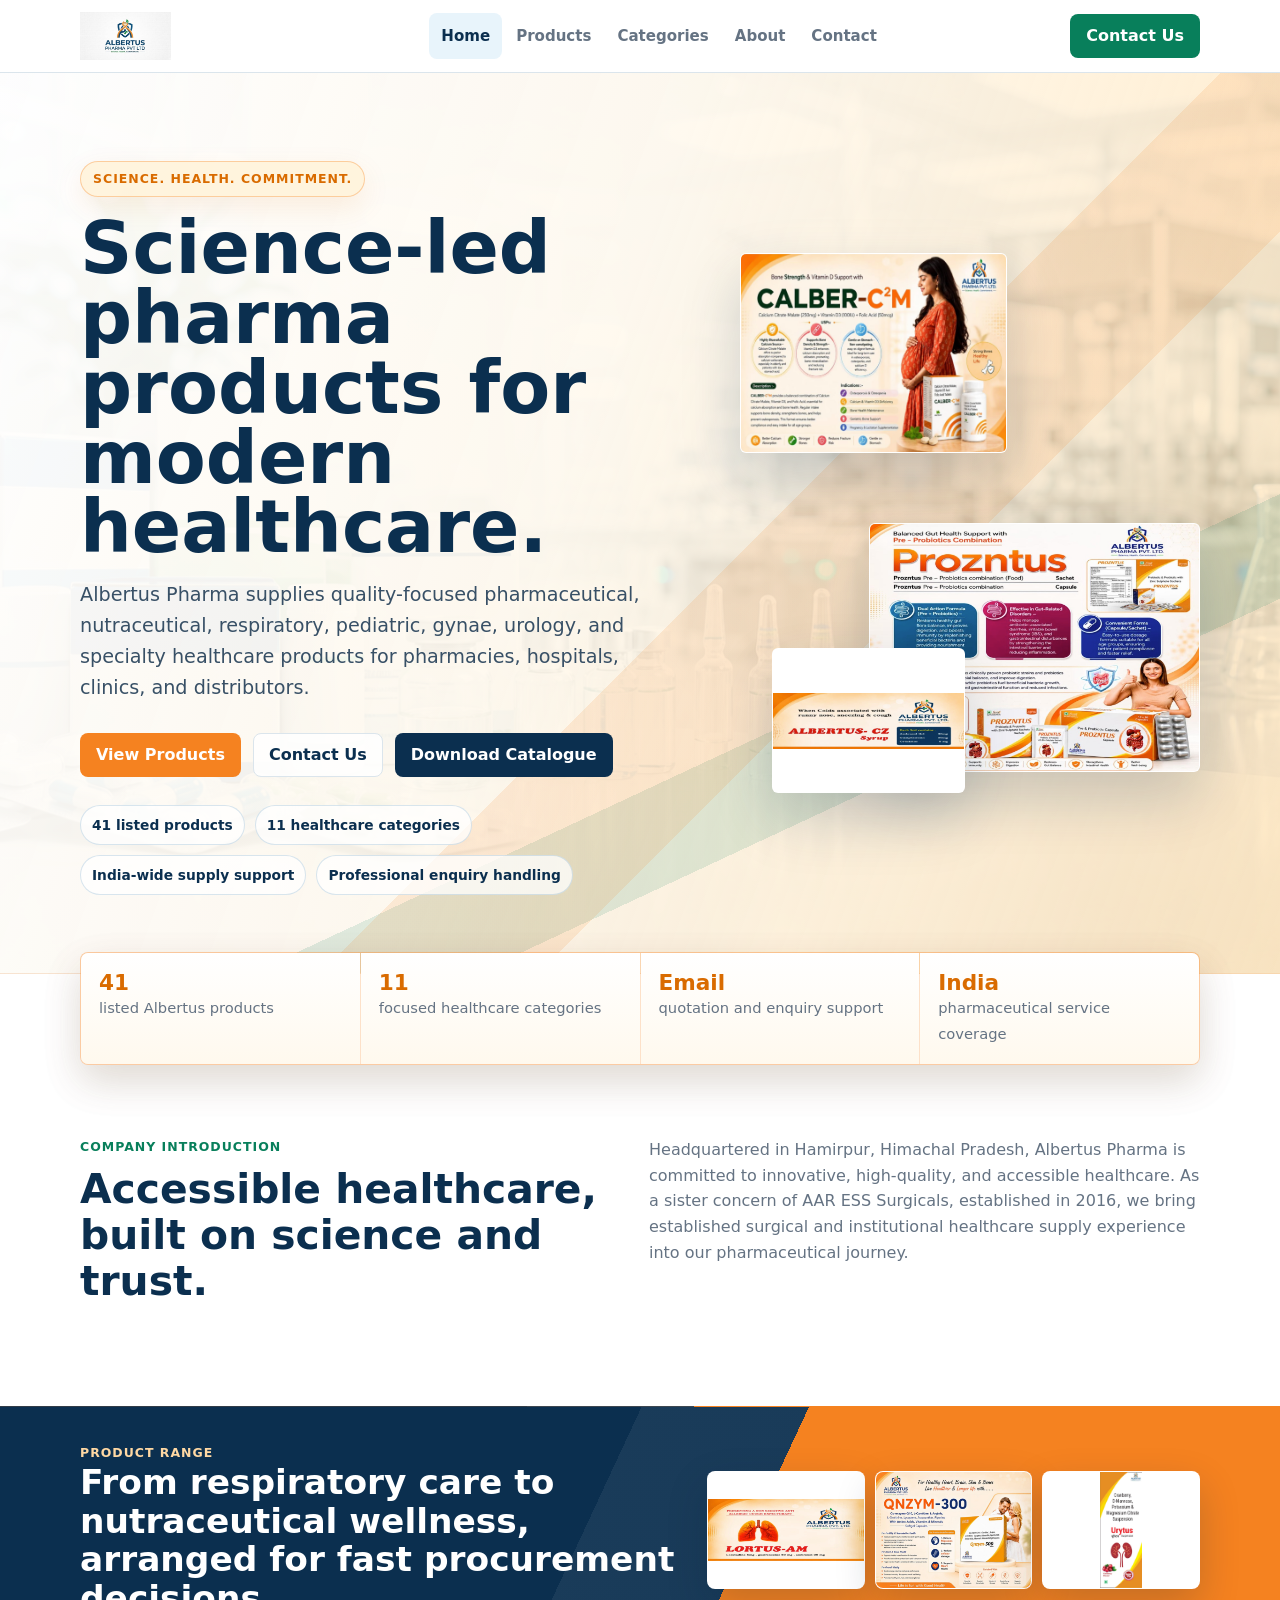
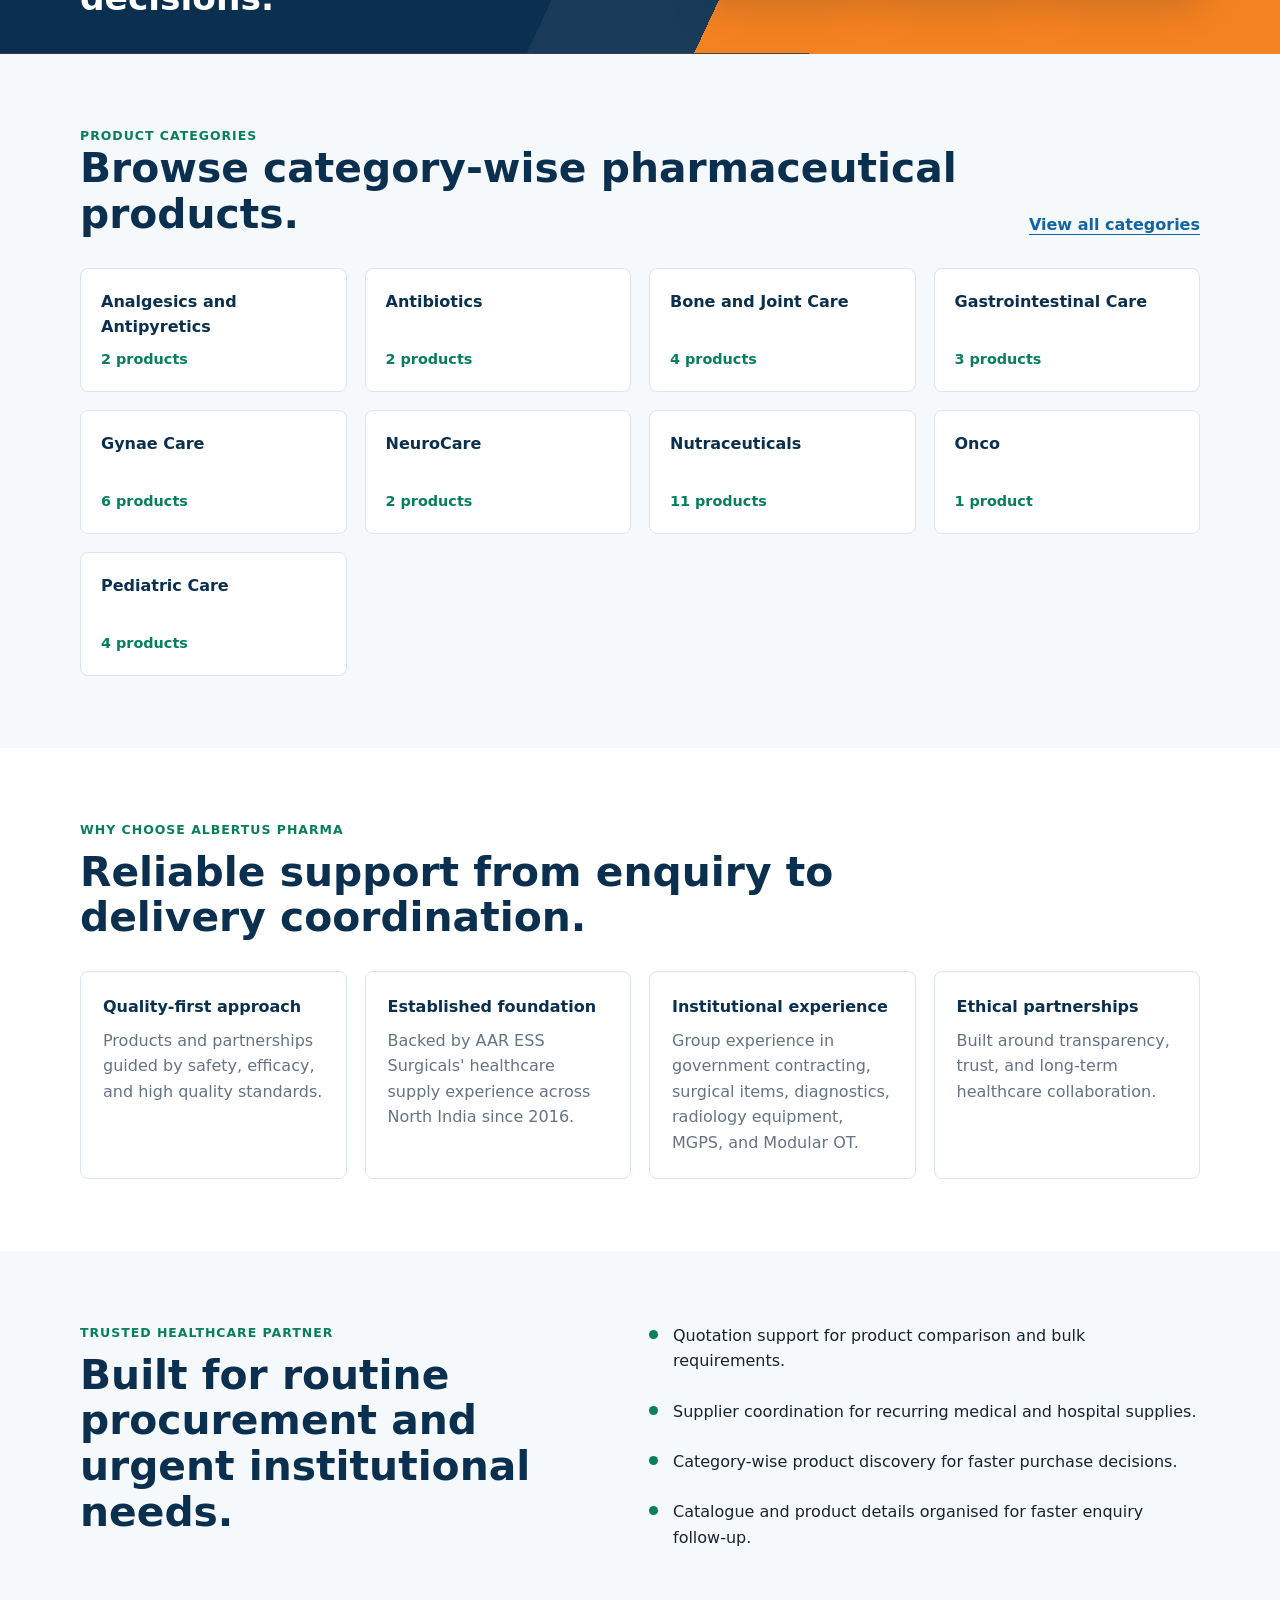
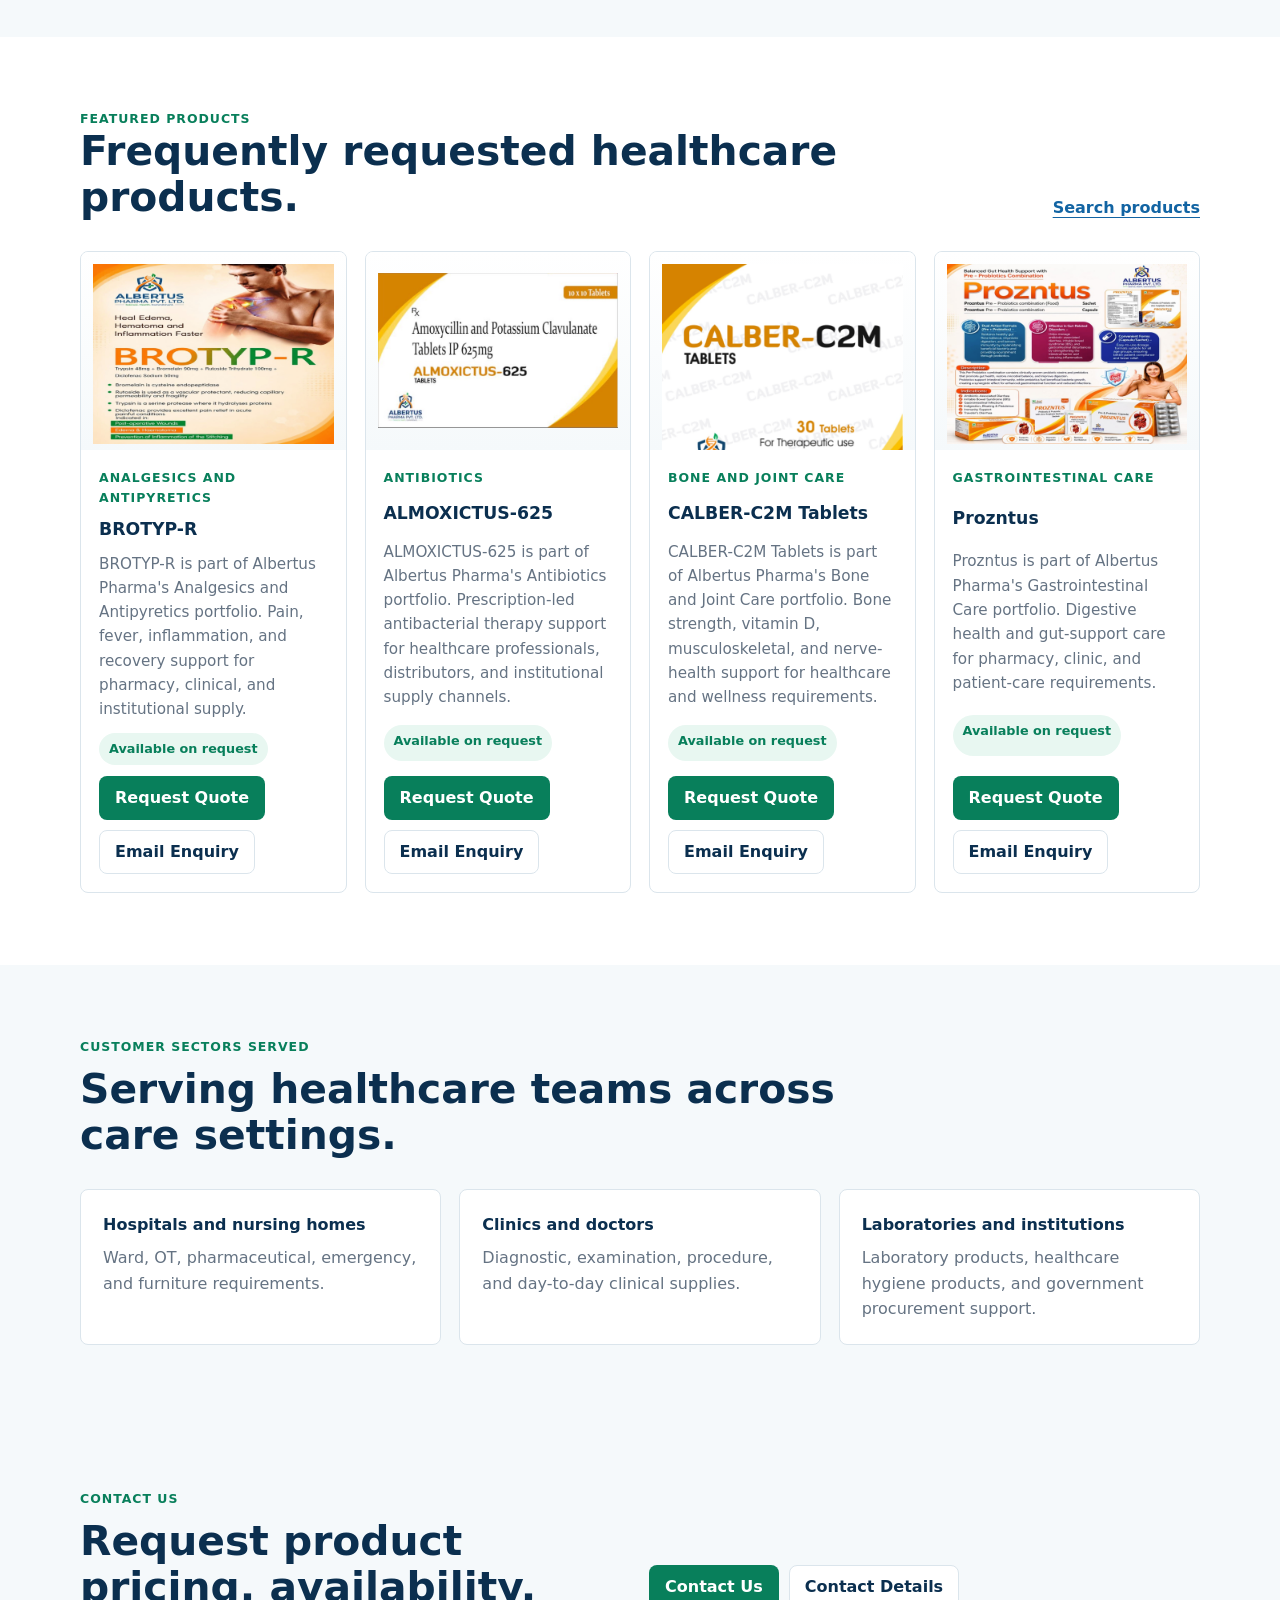
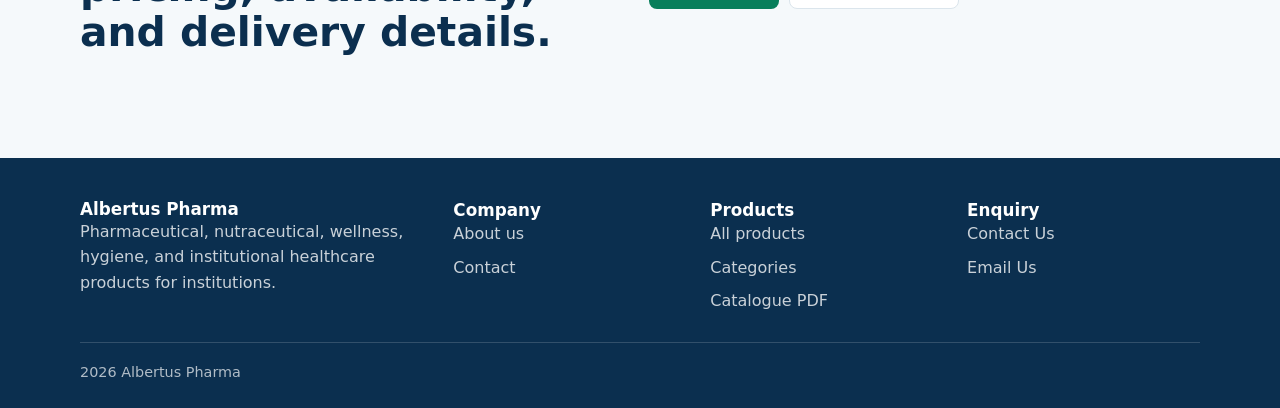
==== index.html @ 8ee56766 "Polish Albertus Pharma home page" ====
<!doctype html>
<html lang="en">
<head>
  <meta charset="utf-8">
  <meta name="viewport" content="width=device-width, initial-scale=1">
  <title>Albertus Pharma | Pharmaceutical Products Company</title>
  <meta name="description" content="Albertus Pharma supplies pharmaceutical, nutraceutical, wellness, hygiene, and institutional healthcare products to hospitals, clinics, laboratories, and government departments.">
  <meta name="keywords" content="pharmaceutical products supplier, pharmaceutical products, nutraceuticals, hospital supply, quality assurance, healthcare products, pharmaceutical distribution">
  <link rel="canonical" href="https://www.albertuspharma.com/">
  <link rel="stylesheet" href="/assets/css/styles.css?v=20260802-home-polish">
  <script type="application/ld+json">
    {"@context":"https://schema.org","@type":"MedicalBusiness","name":"Albertus Pharma","description":"Supplier and distributor of pharmaceutical, nutraceutical, wellness, hygiene, and institutional healthcare products.","areaServed":"India","url":"https://www.albertuspharma.com/","email":"info@albertuspharma.com","address":{"@type":"PostalAddress","addressLocality":"Hamirpur","addressRegion":"Himachal Pradesh","postalCode":"177001","addressCountry":"IN"}}
  </script>
</head>
<body data-page="home">
  <header class="site-header">
    <div class="nav-shell">
      <a class="brand" href="/" aria-label="Albertus Pharma home"><img class="brand-logo" src="/assets/img/albertus-logo.jpeg" alt="Albertus Pharma Pvt Ltd logo"></a>
      <button class="nav-toggle" type="button" aria-label="Open navigation" aria-expanded="false" data-nav-toggle><span></span></button>
      <nav class="nav-menu" data-nav-menu>
        <a class="nav-link" data-page="home" href="/">Home</a>
        <a class="nav-link" data-page="products" href="/products/">Products</a>
        <a class="nav-link" data-page="categories" href="/categories/">Categories</a>
        <a class="nav-link" data-page="about" href="/about/">About</a>
        <a class="nav-link" data-page="contact" href="/contact/">Contact</a>
      </nav>
      <a class="button button-primary top-action" href="/contact/">Contact Us</a>
    </div>
  </header>

  <main>
    <section class="hero">
      <div class="hero-product-stage" aria-hidden="true">
        <img class="hero-product hero-product-main" src="/assets/img/products/gastrointestinal-care-prozntus.jpg" alt="">
        <img class="hero-product hero-product-secondary" src="/assets/img/products/gynae-care-calber-c2m.jpg" alt="">
        <img class="hero-product hero-product-tertiary" src="/assets/img/products/respiratory-care-albertus-cz-syrup.jpg" alt="">
      </div>
      <div class="hero-inner">
        <div class="hero-content">
          <div class="hero-kicker">Science. Health. Commitment.</div>
          <h1>Science-led pharma products for modern healthcare.</h1>
          <p class="lead">Albertus Pharma supplies quality-focused pharmaceutical, nutraceutical, respiratory, pediatric, gynae, urology, and specialty healthcare products for pharmacies, hospitals, clinics, and distributors.</p>
          <div class="hero-actions">
            <a class="button button-primary" href="/products/">View Products</a>
            <a class="button button-ghost" href="/contact/">Contact Us</a>
            <a class="button button-secondary" data-catalogue-link download>Download Catalogue</a>
          </div>
          <div class="hero-assurance" aria-label="Albertus Pharma portfolio highlights">
            <span>41 listed products</span>
            <span>11 healthcare categories</span>
            <span>India-wide supply support</span>
            <span>Professional enquiry handling</span>
          </div>
        </div>
      </div>
    </section>

    <div class="trust-strip" aria-label="Company highlights">
      <div class="trust-item"><strong>41</strong><span>listed Albertus products</span></div>
      <div class="trust-item"><strong>11</strong><span>focused healthcare categories</span></div>
      <div class="trust-item"><strong>Email</strong><span>quotation and enquiry support</span></div>
      <div class="trust-item"><strong>India</strong><span>pharmaceutical service coverage</span></div>
    </div>

    <section class="section">
      <div class="container grid two">
        <div class="section-head">
          <div class="eyebrow">Company introduction</div>
          <h2>Accessible healthcare, built on science and trust.</h2>
        </div>
        <p class="muted">Headquartered in Hamirpur, Himachal Pradesh, Albertus Pharma is committed to innovative, high-quality, and accessible healthcare. As a sister concern of AAR ESS Surgicals, established in 2016, we bring established surgical and institutional healthcare supply experience into our pharmaceutical journey.</p>
      </div>
    </section>

    <section class="portfolio-band" aria-label="Albertus Pharma featured product range">
      <div class="container portfolio-band-inner">
        <div>
          <div class="eyebrow">Product range</div>
          <h2>From respiratory care to nutraceutical wellness, arranged for fast procurement decisions.</h2>
        </div>
        <div class="portfolio-shelf">
          <img src="/assets/img/products/respiratory-care-lortus-am.jpg" alt="LORTUS-AM respiratory care product">
          <img src="/assets/img/products/nutraceuticals-qnzym-300.jpg" alt="QNZYM-300 nutraceutical product">
          <img src="/assets/img/products/urology-urytus-suspension.jpg" alt="Urytus suspension urology product">
        </div>
      </div>
    </section>

    <section class="section alt">
      <div class="container">
        <div class="section-head split">
          <div>
            <div class="eyebrow">Product categories</div>
            <h2>Browse category-wise pharmaceutical products.</h2>
          </div>
          <a class="text-link" href="/categories/">View all categories</a>
        </div>
        <div class="category-grid" data-category-highlights></div>
      </div>
    </section>

    <section class="section">
      <div class="container">
        <div class="section-head">
          <div class="eyebrow">Why choose Albertus Pharma</div>
          <h2>Reliable support from enquiry to delivery coordination.</h2>
        </div>
        <div class="grid four">
          <article class="info-panel"><strong>Quality-first approach</strong><p class="muted">Products and partnerships guided by safety, efficacy, and high quality standards.</p></article>
          <article class="info-panel"><strong>Established foundation</strong><p class="muted">Backed by AAR ESS Surgicals' healthcare supply experience across North India since 2016.</p></article>
          <article class="info-panel"><strong>Institutional experience</strong><p class="muted">Group experience in government contracting, surgical items, diagnostics, radiology equipment, MGPS, and Modular OT.</p></article>
          <article class="info-panel"><strong>Ethical partnerships</strong><p class="muted">Built around transparency, trust, and long-term healthcare collaboration.</p></article>
        </div>
      </div>
    </section>

    <section class="section alt">
      <div class="container grid two">
        <div class="section-head">
          <div class="eyebrow">Trusted healthcare partner</div>
          <h2>Built for routine procurement and urgent institutional needs.</h2>
        </div>
        <ul class="check-list">
          <li>Quotation support for product comparison and bulk requirements.</li>
          <li>Supplier coordination for recurring medical and hospital supplies.</li>
          <li>Category-wise product discovery for faster purchase decisions.</li>
          <li>Catalogue and product details organised for faster enquiry follow-up.</li>
        </ul>
      </div>
    </section>

    <section class="section">
      <div class="container">
        <div class="section-head split">
          <div>
            <div class="eyebrow">Featured products</div>
            <h2>Frequently requested healthcare products.</h2>
          </div>
          <a class="text-link" href="/products/">Search products</a>
        </div>
        <div class="featured-grid" data-featured-products></div>
      </div>
    </section>

    <section class="section alt">
      <div class="container">
        <div class="section-head">
          <div class="eyebrow">Customer sectors served</div>
          <h2>Serving healthcare teams across care settings.</h2>
        </div>
        <div class="grid three">
          <article class="client-panel"><strong>Hospitals and nursing homes</strong><p class="muted">Ward, OT, pharmaceutical, emergency, and furniture requirements.</p></article>
          <article class="client-panel"><strong>Clinics and doctors</strong><p class="muted">Diagnostic, examination, procedure, and day-to-day clinical supplies.</p></article>
          <article class="client-panel"><strong>Laboratories and institutions</strong><p class="muted">Laboratory products, healthcare hygiene products, and government procurement support.</p></article>
        </div>
      </div>
    </section>

    <section class="section alt">
      <div class="container grid two">
        <div class="section-head">
          <div class="eyebrow">Contact us</div>
          <h2>Request product pricing, availability, and delivery details.</h2>
        </div>
        <div class="button-row">
          <a class="button button-primary" href="/contact/">Contact Us</a>
          <a class="button button-ghost" href="/contact/">Contact Details</a>
        </div>
      </div>
    </section>
  </main>

  <footer class="site-footer">
    <div class="container footer-grid">
      <div><h2 data-business-name>Albertus Pharma</h2><p>Pharmaceutical, nutraceutical, wellness, hygiene, and institutional healthcare products for institutions.</p></div>
      <div><h3>Company</h3><div class="footer-links"><a href="/about/">About us</a><a href="/contact/">Contact</a></div></div>
      <div><h3>Products</h3><div class="footer-links"><a href="/products/">All products</a><a href="/categories/">Categories</a><a data-catalogue-link download>Catalogue PDF</a></div></div>
      <div><h3>Enquiry</h3><div class="footer-links"><a href="/contact/">Contact Us</a><a href="mailto:info@albertuspharma.com">Email Us</a></div></div>
    </div>
    <div class="container footer-bottom">2026 Albertus Pharma</div>
  </footer>
  <script src="/assets/js/config.js"></script>
  <script src="/assets/js/products.js?v=20260802-home-polish"></script>
  <script src="/assets/js/main.js"></script>
</body>
</html>
---- assets/css/styles.css ----
:root {
  --blue-900: #0b2f4f;
  --blue-700: #1264a3;
  --blue-100: #e8f4fb;
  --green-700: #087f5b;
  --green-100: #e8f7f1;
  --orange-700: #d96b00;
  --orange-500: #f58220;
  --amber-100: #fff2d8;
  --amber-50: #fff9ee;
  --ink: #172331;
  --muted: #657383;
  --line: #dbe5ec;
  --surface: #ffffff;
  --surface-alt: #f5f9fb;
  --warning: #b7791f;
  --shadow: 0 16px 40px rgba(11, 47, 79, 0.12);
  --radius: 8px;
  --container: min(1120px, calc(100vw - 32px));
}

* {
  box-sizing: border-box;
}

html {
  scroll-behavior: smooth;
}

body {
  margin: 0;
  color: var(--ink);
  background: var(--surface);
  font-family: Inter, ui-sans-serif, system-ui, -apple-system, BlinkMacSystemFont, "Segoe UI", sans-serif;
  line-height: 1.6;
}

img {
  display: block;
  max-width: 100%;
}

a {
  color: inherit;
  text-decoration: none;
}

button,
input,
textarea {
  font: inherit;
}

.site-header {
  position: sticky;
  top: 0;
  z-index: 50;
  background: rgba(255, 255, 255, 0.96);
  border-bottom: 1px solid var(--line);
  backdrop-filter: blur(16px);
}

.nav-shell {
  width: var(--container);
  min-height: 72px;
  margin: 0 auto;
  display: flex;
  align-items: center;
  justify-content: space-between;
  gap: 18px;
}

.brand {
  display: inline-flex;
  align-items: center;
  gap: 10px;
  font-weight: 800;
  color: var(--blue-900);
  letter-spacing: 0;
}

.brand-logo {
  width: 168px;
  height: 48px;
  object-fit: contain;
  object-position: left center;
}

.nav-toggle {
  width: 44px;
  height: 44px;
  display: inline-grid;
  place-items: center;
  border: 1px solid var(--line);
  border-radius: var(--radius);
  background: #fff;
  color: var(--blue-900);
}

.nav-toggle span,
.nav-toggle span::before,
.nav-toggle span::after {
  width: 20px;
  height: 2px;
  display: block;
  content: "";
  background: currentColor;
}

.nav-toggle span::before {
  transform: translateY(-7px);
}

.nav-toggle span::after {
  transform: translateY(5px);
}

.nav-menu {
  position: absolute;
  top: 72px;
  left: 0;
  right: 0;
  display: none;
  padding: 14px 16px 18px;
  background: #fff;
  border-bottom: 1px solid var(--line);
  box-shadow: var(--shadow);
}

.nav-menu.is-open {
  display: grid;
  gap: 4px;
}

.nav-link {
  padding: 11px 12px;
  border-radius: var(--radius);
  color: var(--muted);
  font-weight: 700;
  font-size: 0.94rem;
}

.nav-link:hover,
.nav-link.is-active {
  color: var(--blue-900);
  background: var(--blue-100);
}

.site-header .top-action {
  display: none;
}

.hero {
  position: relative;
  overflow: hidden;
  min-height: 78vh;
  display: grid;
  align-items: center;
  color: var(--blue-900);
  background:
    linear-gradient(110deg, rgba(255, 255, 255, 0.98) 0%, rgba(255, 249, 238, 0.94) 44%, rgba(255, 224, 174, 0.72) 100%),
    url("../img/hero-pharma-products.png") center / cover no-repeat;
  border-bottom: 1px solid rgba(217, 107, 0, 0.18);
}

.hero::before {
  position: absolute;
  inset: 0;
  background:
    linear-gradient(135deg, transparent 0 56%, rgba(245, 130, 32, 0.13) 56% 66%, transparent 66%),
    linear-gradient(155deg, transparent 0 68%, rgba(8, 127, 91, 0.12) 68% 75%, transparent 75%);
  content: "";
}

.hero-inner {
  position: relative;
  z-index: 1;
  width: var(--container);
  margin: 0 auto;
  padding: 96px 0 88px;
}

.hero-content {
  position: relative;
  z-index: 3;
  max-width: 600px;
}

.hero h1 {
  margin: 0;
  max-width: 640px;
  color: var(--blue-900);
  font-size: clamp(2.45rem, 5.8vw, 4.55rem);
  line-height: 0.96;
  letter-spacing: 0;
}

.hero-kicker {
  width: fit-content;
  margin-bottom: 16px;
  padding: 7px 12px;
  border: 1px solid rgba(245, 130, 32, 0.34);
  border-radius: 999px;
  color: var(--orange-700);
  background: rgba(255, 242, 216, 0.84);
  box-shadow: 0 10px 28px rgba(217, 107, 0, 0.1);
  font-size: 0.78rem;
  font-weight: 900;
  letter-spacing: 0.08em;
  text-transform: uppercase;
}

.page-hero h1 {
  margin: 0;
  font-size: clamp(2.25rem, 6vw, 4rem);
  line-height: 1;
  letter-spacing: 0;
}

.hero .lead {
  max-width: 590px;
  margin-top: 18px;
  color: #385066;
  font-size: clamp(1.02rem, 2vw, 1.2rem);
}

.hero-actions {
  display: flex;
  flex-wrap: wrap;
  gap: 12px;
  margin-top: 30px;
}

.hero .button-primary {
  background: var(--orange-500);
}

.hero .button-primary:hover {
  background: var(--orange-700);
}

.hero .button-ghost {
  background: rgba(255, 255, 255, 0.86);
}

.hero .button-secondary {
  background: var(--blue-900);
}

.hero-assurance {
  display: flex;
  flex-wrap: wrap;
  gap: 10px;
  max-width: 620px;
  margin-top: 28px;
}

.hero-assurance span {
  padding: 8px 11px;
  border: 1px solid rgba(18, 100, 163, 0.16);
  border-radius: 999px;
  color: var(--blue-900);
  background: rgba(255, 255, 255, 0.74);
  font-size: 0.86rem;
  font-weight: 800;
}

.hero-product-stage {
  position: absolute;
  z-index: 2;
  top: 50%;
  right: max(18px, calc((100vw - 1120px) / 2));
  width: min(36vw, 460px);
  height: min(48vw, 540px);
  transform: translateY(-50%);
  pointer-events: none;
}

.hero-product {
  position: absolute;
  display: block;
  border: 1px solid rgba(255, 255, 255, 0.78);
  border-radius: 6px;
  background: #fff;
  box-shadow: 0 24px 60px rgba(11, 47, 79, 0.2);
  object-fit: contain;
}

.hero-product-main {
  right: 0;
  bottom: 4%;
  width: 72%;
  aspect-ratio: 4 / 3;
}

.hero-product-secondary {
  left: 0;
  top: 0;
  width: 58%;
  aspect-ratio: 4 / 3;
}

.hero-product-tertiary {
  left: 7%;
  bottom: 0;
  width: 42%;
  aspect-ratio: 4 / 3;
}

.trust-strip {
  width: var(--container);
  margin: -22px auto 0;
  position: relative;
  z-index: 2;
  display: grid;
  gap: 1px;
  overflow: hidden;
  border: 1px solid rgba(245, 130, 32, 0.22);
  border-radius: var(--radius);
  background: rgba(245, 130, 32, 0.24);
  box-shadow: 0 16px 40px rgba(217, 107, 0, 0.1), var(--shadow);
}

.trust-item {
  padding: 18px;
  background: linear-gradient(180deg, #fff, var(--amber-50));
}

.trust-item strong {
  display: block;
  color: var(--orange-700);
  font-size: 1.35rem;
  line-height: 1.1;
}

.trust-item span {
  color: var(--muted);
  font-size: 0.92rem;
}

.portfolio-band {
  padding: 36px 0;
  border-top: 1px solid rgba(245, 130, 32, 0.16);
  border-bottom: 1px solid rgba(245, 130, 32, 0.16);
  background:
    linear-gradient(115deg, var(--blue-900) 0 46%, rgba(11, 47, 79, 0.94) 46% 58%, var(--orange-500) 58% 100%);
}

.portfolio-band-inner {
  display: grid;
  gap: 24px;
  align-items: center;
}

.portfolio-band .eyebrow {
  color: #ffd8a3;
}

.portfolio-band h2 {
  max-width: 760px;
  color: #fff;
  font-size: clamp(1.45rem, 3vw, 2.15rem);
}

.portfolio-shelf {
  display: grid;
  grid-template-columns: repeat(3, minmax(0, 1fr));
  gap: 10px;
}

.portfolio-shelf img {
  width: 100%;
  aspect-ratio: 4 / 3;
  border: 1px solid rgba(255, 255, 255, 0.62);
  border-radius: var(--radius);
  background: #fff;
  box-shadow: 0 16px 40px rgba(7, 31, 54, 0.2);
  object-fit: contain;
}

.section {
  padding: 72px 0;
}

.section.alt {
  background: var(--surface-alt);
}

.container {
  width: var(--container);
  margin: 0 auto;
}

.section-head {
  display: grid;
  gap: 10px;
  max-width: 760px;
  margin-bottom: 30px;
}

.section-head.split {
  max-width: none;
  grid-template-columns: 1fr;
  align-items: end;
}

.eyebrow {
  color: var(--green-700);
  font-size: 0.78rem;
  font-weight: 800;
  letter-spacing: 0.08em;
  text-transform: uppercase;
}

h2 {
  margin: 0;
  color: var(--blue-900);
  font-size: clamp(1.65rem, 4vw, 2.55rem);
  line-height: 1.12;
  letter-spacing: 0;
}

h3 {
  margin: 0;
  color: var(--blue-900);
  font-size: 1.08rem;
  line-height: 1.25;
  letter-spacing: 0;
}

p {
  margin: 0;
}

.muted,
.section-head p {
  color: var(--muted);
}

.grid {
  display: grid;
  gap: 18px;
}

.grid.two,
.grid.three,
.grid.four {
  grid-template-columns: 1fr;
}

.info-panel,
.category-panel,
.testimonial,
.client-panel,
.strength-panel,
.team-member,
.contact-panel,
.about-logo-panel {
  padding: 22px;
  border: 1px solid var(--line);
  border-radius: var(--radius);
  background: #fff;
}

.info-panel strong,
.strength-panel strong,
.client-panel strong {
  display: block;
  margin-bottom: 8px;
  color: var(--blue-900);
}

.category-grid,
.products-grid,
.featured-grid {
  display: grid;
  grid-template-columns: repeat(auto-fit, minmax(240px, 1fr));
  gap: 18px;
}

.category-tile {
  min-height: 124px;
  display: flex;
  flex-direction: column;
  justify-content: space-between;
  padding: 20px;
  border: 1px solid var(--line);
  border-radius: var(--radius);
  background: #fff;
  transition: transform 160ms ease, border-color 160ms ease, box-shadow 160ms ease;
}

.category-tile:hover {
  transform: translateY(-3px);
  border-color: rgba(18, 100, 163, 0.45);
  box-shadow: var(--shadow);
}

.category-tile span {
  color: var(--blue-900);
  font-weight: 800;
}

.category-tile strong {
  color: var(--green-700);
  font-size: 0.9rem;
}

.category-panel {
  display: flex;
  min-width: 0;
  flex-direction: column;
  gap: 16px;
  transition: transform 160ms ease, border-color 160ms ease, box-shadow 160ms ease;
}

.category-panel:hover {
  transform: translateY(-3px);
  border-color: rgba(18, 100, 163, 0.34);
  box-shadow: var(--shadow);
}

.category-panel-top {
  display: grid;
  gap: 8px;
}

.category-panel-top span {
  width: fit-content;
  padding: 5px 9px;
  border-radius: 999px;
  color: var(--green-700);
  background: var(--green-100);
  font-size: 0.76rem;
  font-weight: 900;
}

.category-panel h2 {
  font-size: 1.32rem;
  line-height: 1.18;
}

.category-panel p {
  color: var(--muted);
  font-size: 0.95rem;
}

.category-product-list {
  display: flex;
  flex-wrap: wrap;
  gap: 8px;
}

.category-product-list span {
  max-width: 100%;
  padding: 6px 9px;
  border: 1px solid var(--line);
  border-radius: 999px;
  color: var(--blue-900);
  background: var(--surface-alt);
  font-size: 0.82rem;
  font-weight: 800;
  overflow-wrap: anywhere;
}

.category-actions {
  display: flex;
  flex-wrap: wrap;
  gap: 14px;
  margin-top: auto;
  padding-top: 14px;
  border-top: 1px solid var(--line);
}

.product-card {
  overflow: hidden;
  border: 1px solid var(--line);
  border-radius: var(--radius);
  background: #fff;
  display: flex;
  flex-direction: column;
  min-width: 0;
}

.product-media {
  aspect-ratio: 4 / 3;
  display: grid;
  place-items: center;
  overflow: hidden;
  background: linear-gradient(180deg, #fff, var(--surface-alt));
}

.product-media img,
.detail-media img {
  width: 100%;
  height: 100%;
  object-fit: contain;
  object-position: center;
  padding: 12px;
}

.product-card-body {
  display: grid;
  gap: 11px;
  padding: 18px;
  flex: 1;
}

.product-card p {
  color: var(--muted);
  font-size: 0.95rem;
}

.product-card .button-row {
  margin-top: auto;
}

.availability {
  width: fit-content;
  padding: 6px 10px;
  border-radius: 999px;
  color: var(--green-700);
  background: var(--green-100);
  font-weight: 800;
  font-size: 0.8rem;
}

.about-logo-panel {
  display: grid;
  align-content: center;
  gap: 18px;
  min-height: 100%;
  background: linear-gradient(180deg, #fff, var(--surface-alt));
}

.about-logo-panel img {
  width: min(100%, 420px);
  margin: 0 auto;
  border-radius: var(--radius);
}

.profile-copy {
  display: grid;
  gap: 14px;
}

.profile-copy .muted {
  text-align: justify;
  text-justify: inter-word;
}

.motto-card {
  width: fit-content;
  padding: 12px 14px;
  border-left: 4px solid var(--green-700);
  border-radius: var(--radius);
  color: var(--blue-900);
  background: linear-gradient(90deg, var(--green-100), #fff);
  font-size: 1.02rem;
  font-weight: 900;
}

.profile-closing {
  color: var(--blue-900);
  font-weight: 900;
}

.office-card {
  display: grid;
  gap: 14px;
  padding-top: 18px;
  border-top: 1px solid var(--line);
}

.office-list {
  display: grid;
  gap: 14px;
}

.office-list strong {
  display: block;
  margin-bottom: 4px;
  color: var(--blue-900);
  font-size: 0.92rem;
}

.office-list p {
  color: var(--muted);
  font-size: 0.93rem;
}

.foundation-card .muted {
  text-align: justify;
  text-justify: inter-word;
}

.team-grid {
  align-items: stretch;
}

.team-card {
  display: grid;
  align-content: start;
  gap: 12px;
  transition: transform 160ms ease, border-color 160ms ease, box-shadow 160ms ease;
}

.team-card:hover {
  transform: translateY(-2px);
  border-color: rgba(18, 100, 163, 0.34);
  box-shadow: var(--shadow);
}

.team-role {
  width: fit-content;
  padding: 5px 9px;
  border-radius: 999px;
  color: var(--green-700);
  background: var(--green-100);
  font-size: 0.76rem;
  font-weight: 900;
}

.team-contact-list {
  display: grid;
  gap: 8px;
  margin-top: 4px;
  padding-top: 12px;
  border-top: 1px solid var(--line);
}

.team-contact-list a {
  color: var(--blue-700);
  font-weight: 800;
  font-size: 0.92rem;
  overflow-wrap: anywhere;
}

.team-contact-list a:hover {
  color: var(--green-700);
}

.button-row {
  display: flex;
  flex-wrap: wrap;
  gap: 10px;
  align-items: center;
}

.button {
  min-height: 44px;
  display: inline-flex;
  align-items: center;
  justify-content: center;
  gap: 8px;
  padding: 10px 15px;
  border: 1px solid transparent;
  border-radius: var(--radius);
  font-weight: 800;
  text-align: center;
  line-height: 1.15;
}

.button-primary {
  color: #fff;
  background: var(--green-700);
}

.button-primary:hover {
  background: #066a4d;
}

.button-secondary {
  color: #fff;
  background: var(--blue-700);
}

.button-ghost {
  color: var(--blue-900);
  border-color: var(--line);
  background: #fff;
}

.button-ghost:hover,
.button-secondary:hover {
  border-color: var(--blue-700);
}

.text-link {
  color: var(--blue-700);
  font-weight: 800;
  text-decoration: underline;
  text-underline-offset: 4px;
}

.sector-list,
.check-list {
  display: grid;
  gap: 10px;
  margin: 0;
  padding: 0;
  list-style: none;
}

.check-list li {
  padding-left: 24px;
  position: relative;
}

.check-list li::before {
  position: absolute;
  left: 0;
  top: 0.45em;
  width: 9px;
  height: 9px;
  border-radius: 50%;
  background: var(--green-700);
  content: "";
}

.page-hero {
  padding: 64px 0 42px;
  background: var(--surface-alt);
  border-bottom: 1px solid var(--line);
}

.page-hero p {
  max-width: 760px;
  margin-top: 16px;
  color: var(--muted);
  font-size: 1.05rem;
}

.toolbar {
  display: grid;
  gap: 16px;
  margin-bottom: 24px;
}

.toolbar > * {
  min-width: 0;
}

.search-input {
  width: 100%;
  min-height: 48px;
  padding: 12px 14px;
  border: 1px solid var(--line);
  border-radius: var(--radius);
  color: var(--ink);
  background: #fff;
}

.filter-row {
  display: flex;
  gap: 8px;
  max-width: 100%;
  overflow-x: auto;
  padding-bottom: 6px;
}

.filter-chip {
  flex: 0 0 auto;
  min-height: 40px;
  padding: 9px 13px;
  border: 1px solid var(--line);
  border-radius: 999px;
  color: var(--blue-900);
  background: #fff;
  font-weight: 800;
}

.filter-chip[aria-pressed="true"] {
  color: #fff;
  border-color: var(--blue-700);
  background: var(--blue-700);
}

.result-count {
  color: var(--muted);
  font-weight: 700;
}

.detail-layout {
  display: grid;
  gap: 28px;
}

.detail-media {
  aspect-ratio: 4 / 3;
  min-height: 280px;
  display: grid;
  place-items: center;
  overflow: hidden;
  border: 1px solid var(--line);
  border-radius: var(--radius);
  background: linear-gradient(180deg, #fff, var(--surface-alt));
}

.detail-content {
  display: grid;
  gap: 18px;
}

.detail-content h1 {
  margin: 0;
  color: var(--blue-900);
  font-size: clamp(2rem, 4.5vw, 3.35rem);
  line-height: 1.05;
  letter-spacing: 0;
}

.detail-content .lead {
  color: var(--muted);
  font-size: 1.05rem;
}

.info-block {
  padding-top: 8px;
}

.info-block h2 {
  font-size: 1.18rem;
  margin-bottom: 8px;
}

.info-block ul {
  margin: 0;
  padding-left: 20px;
  color: var(--muted);
}

.contact-grid {
  display: grid;
  gap: 22px;
}

.contact-form {
  display: grid;
  gap: 14px;
}

.form-status {
  margin: 0 0 14px;
  padding: 12px 14px;
  border: 1px solid rgba(8, 127, 91, 0.28);
  border-radius: var(--radius);
  color: var(--green-700);
  background: var(--green-100);
  font-weight: 800;
}

.form-honey {
  position: absolute;
  left: -10000px;
  width: 1px;
  height: 1px;
  opacity: 0;
}

.field {
  display: grid;
  gap: 6px;
}

.field label {
  color: var(--blue-900);
  font-weight: 800;
}

.field input,
.field textarea {
  width: 100%;
  padding: 12px 14px;
  border: 1px solid var(--line);
  border-radius: var(--radius);
  background: #fff;
}

.field textarea {
  min-height: 128px;
  resize: vertical;
}

.map-frame {
  width: 100%;
  min-height: 330px;
  border: 0;
  border-radius: var(--radius);
}

.site-footer {
  padding: 42px 0 24px;
  color: rgba(255, 255, 255, 0.78);
  background: var(--blue-900);
}

.footer-grid {
  display: grid;
  gap: 24px;
}

.footer-grid h2,
.footer-grid h3 {
  color: #fff;
  font-size: 1.05rem;
}

.footer-links {
  display: grid;
  gap: 8px;
}

.footer-links a:hover {
  color: #fff;
}

.footer-bottom {
  margin-top: 28px;
  padding-top: 18px;
  border-top: 1px solid rgba(255, 255, 255, 0.16);
  color: rgba(255, 255, 255, 0.68);
  font-size: 0.9rem;
}

.empty-state {
  grid-column: 1 / -1;
  padding: 28px;
  border: 1px dashed var(--line);
  border-radius: var(--radius);
  color: var(--muted);
  background: #fff;
  text-align: center;
}

@media (min-width: 700px) {
  .trust-strip {
    grid-template-columns: repeat(4, 1fr);
  }

  .portfolio-band-inner {
    grid-template-columns: minmax(0, 1.1fr) minmax(300px, 0.9fr);
  }

  .grid.two {
    grid-template-columns: repeat(2, minmax(0, 1fr));
  }

  .grid.three {
    grid-template-columns: repeat(3, minmax(0, 1fr));
  }

  .grid.four {
    grid-template-columns: repeat(4, minmax(0, 1fr));
  }

  .toolbar {
    grid-template-columns: minmax(240px, 420px) 1fr;
    align-items: start;
  }

  .filter-row {
    flex-wrap: wrap;
    overflow: visible;
    padding-bottom: 0;
  }

  .contact-grid,
  .detail-layout {
    grid-template-columns: minmax(0, 0.95fr) minmax(0, 1.05fr);
  }

  .section-head.split {
    grid-template-columns: minmax(0, 1fr) auto;
  }

  .footer-grid {
    grid-template-columns: 1.5fr 1fr 1fr 1fr;
  }
}

@media (min-width: 980px) {
  .nav-toggle {
    display: none;
  }

  .nav-menu {
    position: static;
    display: flex;
    align-items: center;
    gap: 2px;
    padding: 0;
    border: 0;
    box-shadow: none;
    background: transparent;
  }

  .site-header .top-action {
    display: inline-flex;
  }

  .hero {
    min-height: 76vh;
  }

  .hero-inner {
    padding: 88px 0 78px;
  }

}

@media (max-width: 979px) {
  .hero {
    min-height: auto;
  }

  .hero-inner {
    padding: 64px 0 52px;
  }

  .hero-content {
    max-width: 720px;
  }

  .hero-product-stage {
    right: -38px;
    width: 320px;
    height: 360px;
    opacity: 0.2;
  }
}

@media (max-width: 620px) {
  .hero-product-stage {
    display: none;
  }

  .hero-inner {
    padding: 54px 0 42px;
  }

  .hero h1 {
    font-size: 2.35rem;
    line-height: 1.02;
  }

  .hero .lead {
    font-size: 1rem;
  }

  .portfolio-shelf {
    grid-template-columns: 1fr;
  }

  .portfolio-shelf img {
    aspect-ratio: 16 / 10;
  }
}

@media (max-width: 420px) {
  .brand-logo {
    width: 136px;
    height: 44px;
  }

  .button {
    width: 100%;
  }
}
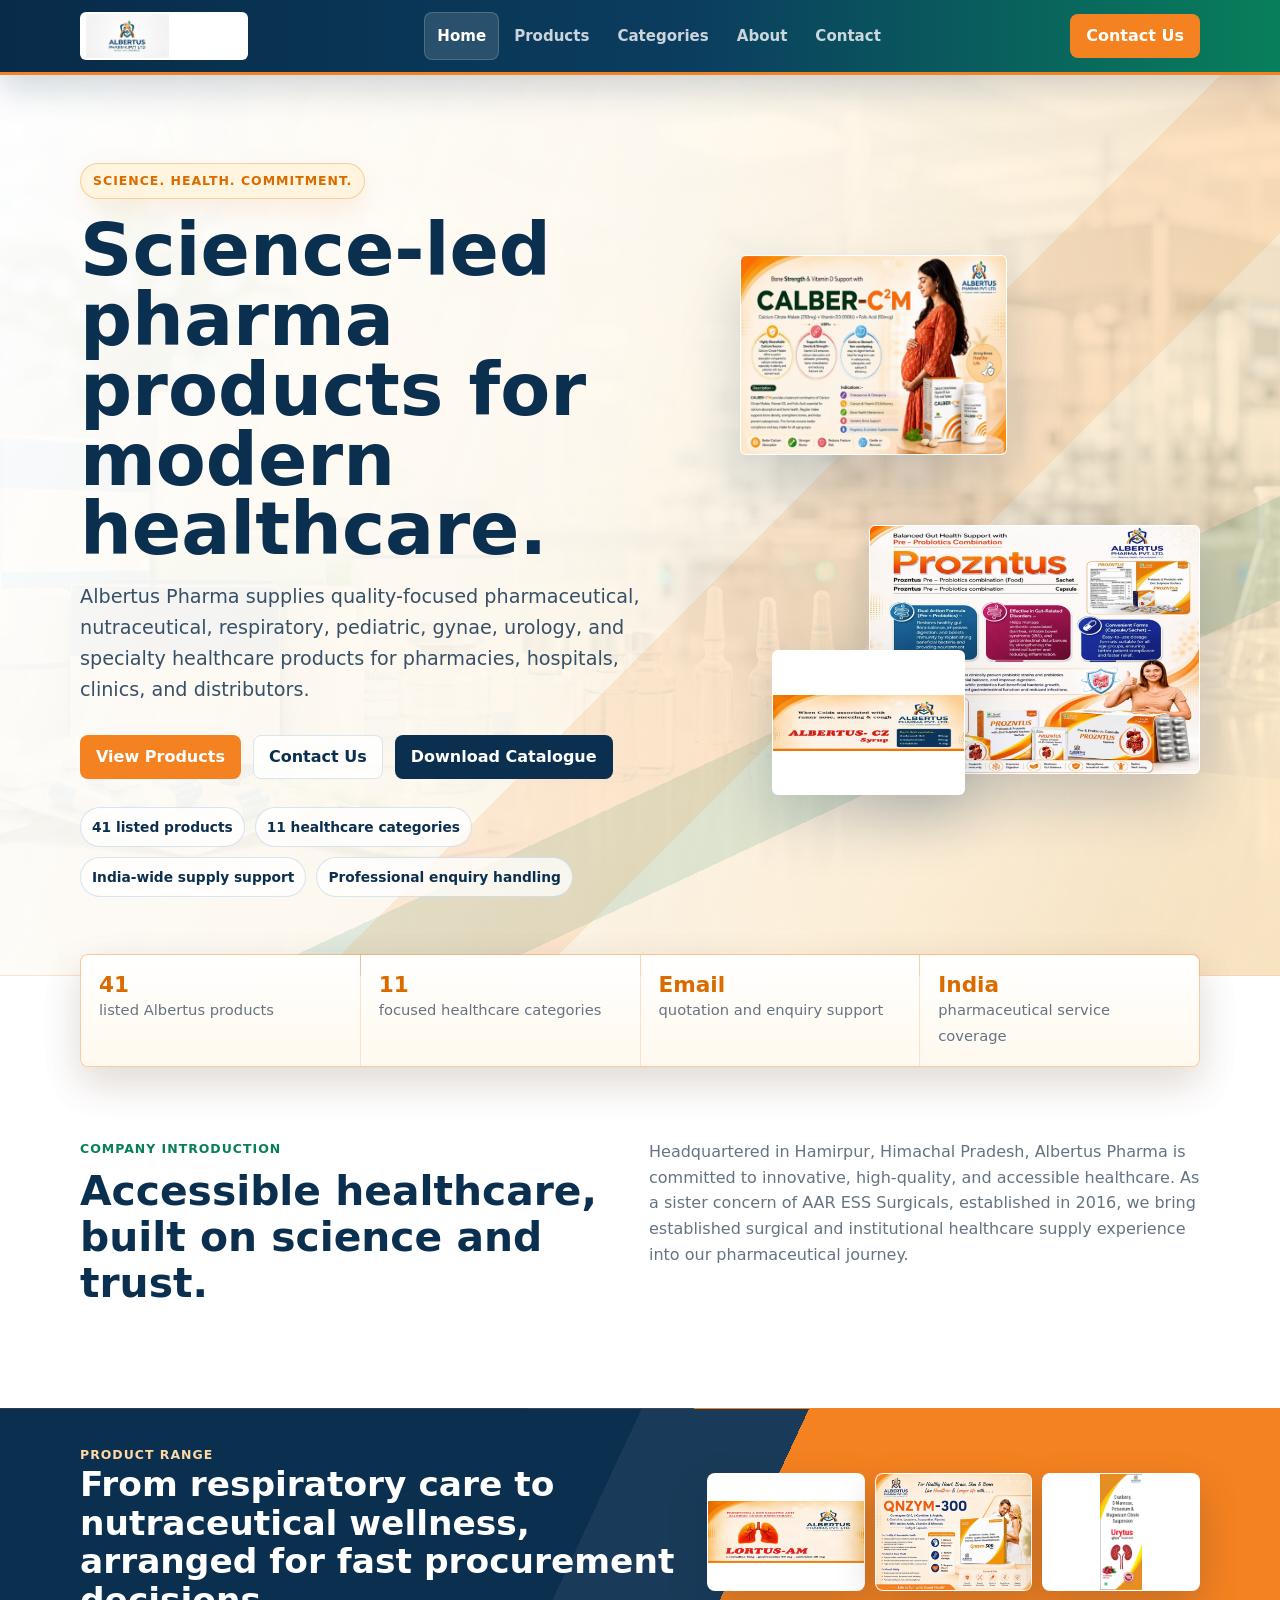
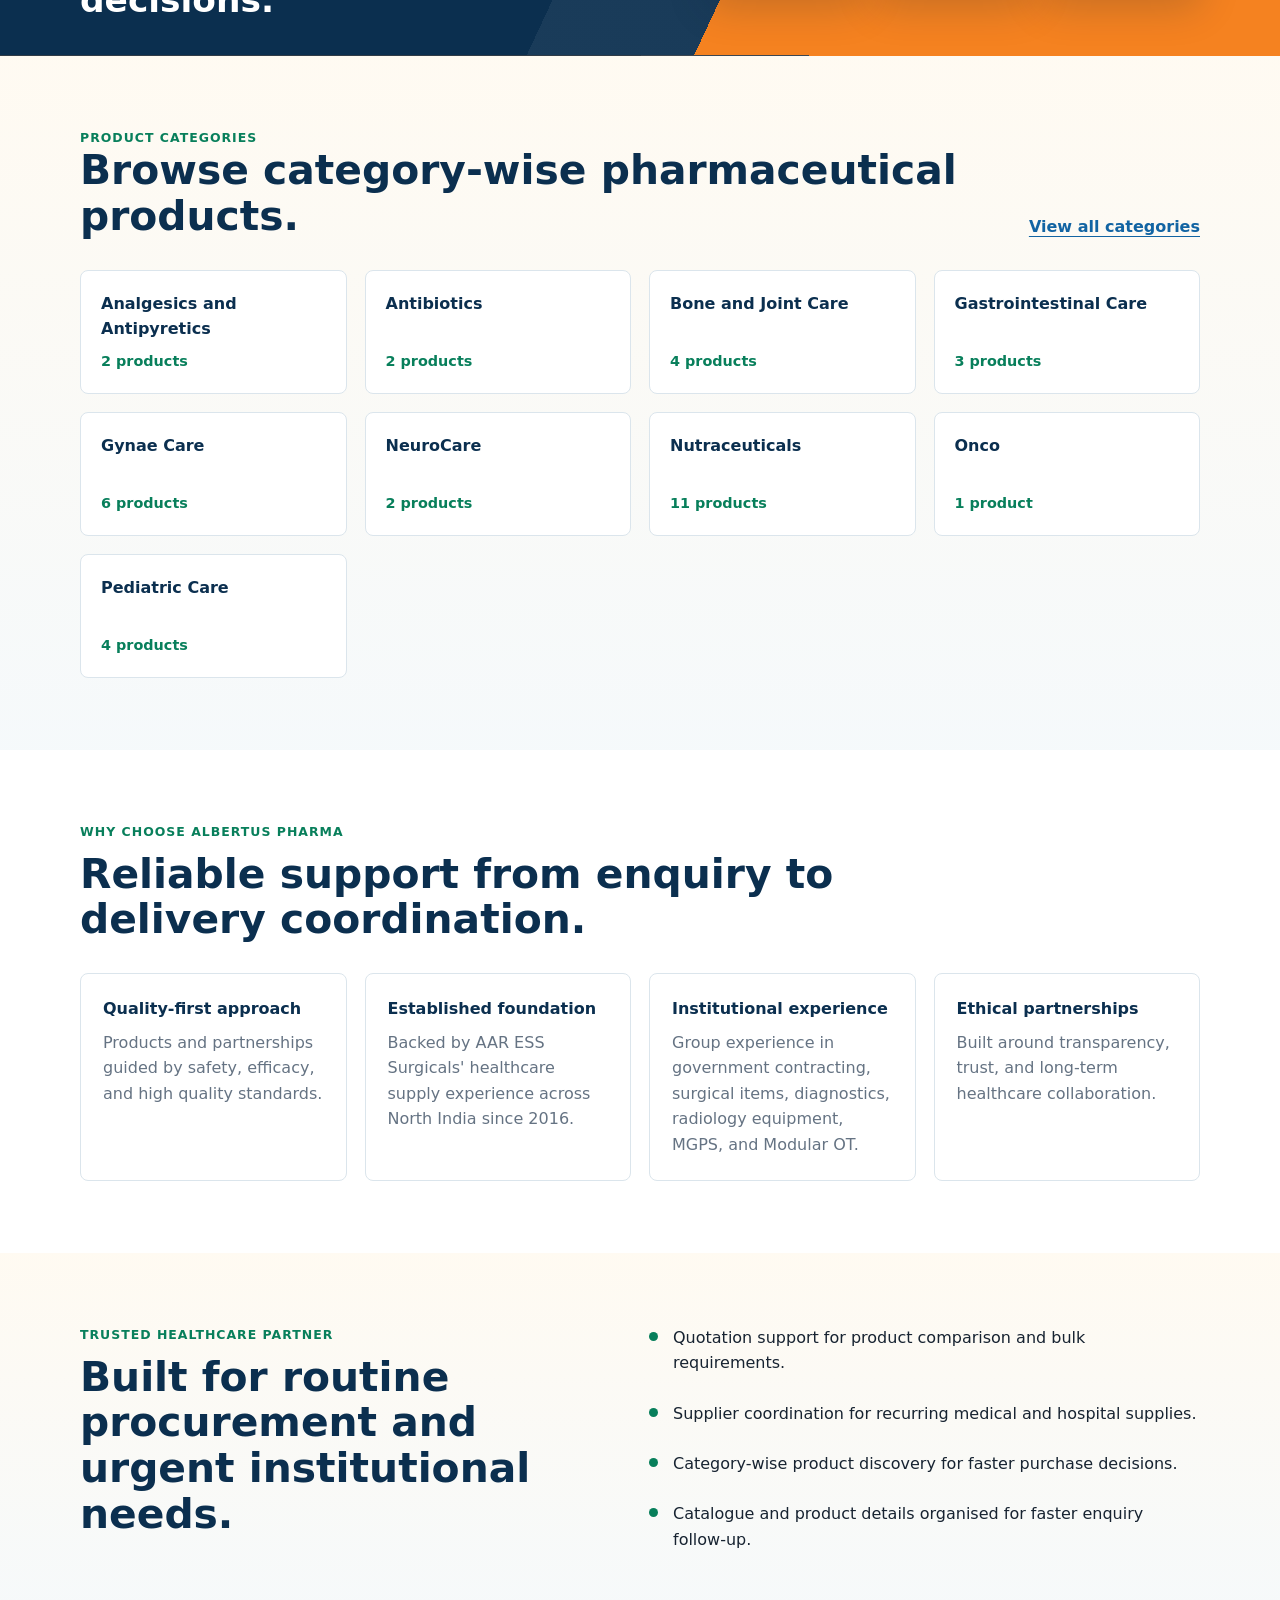
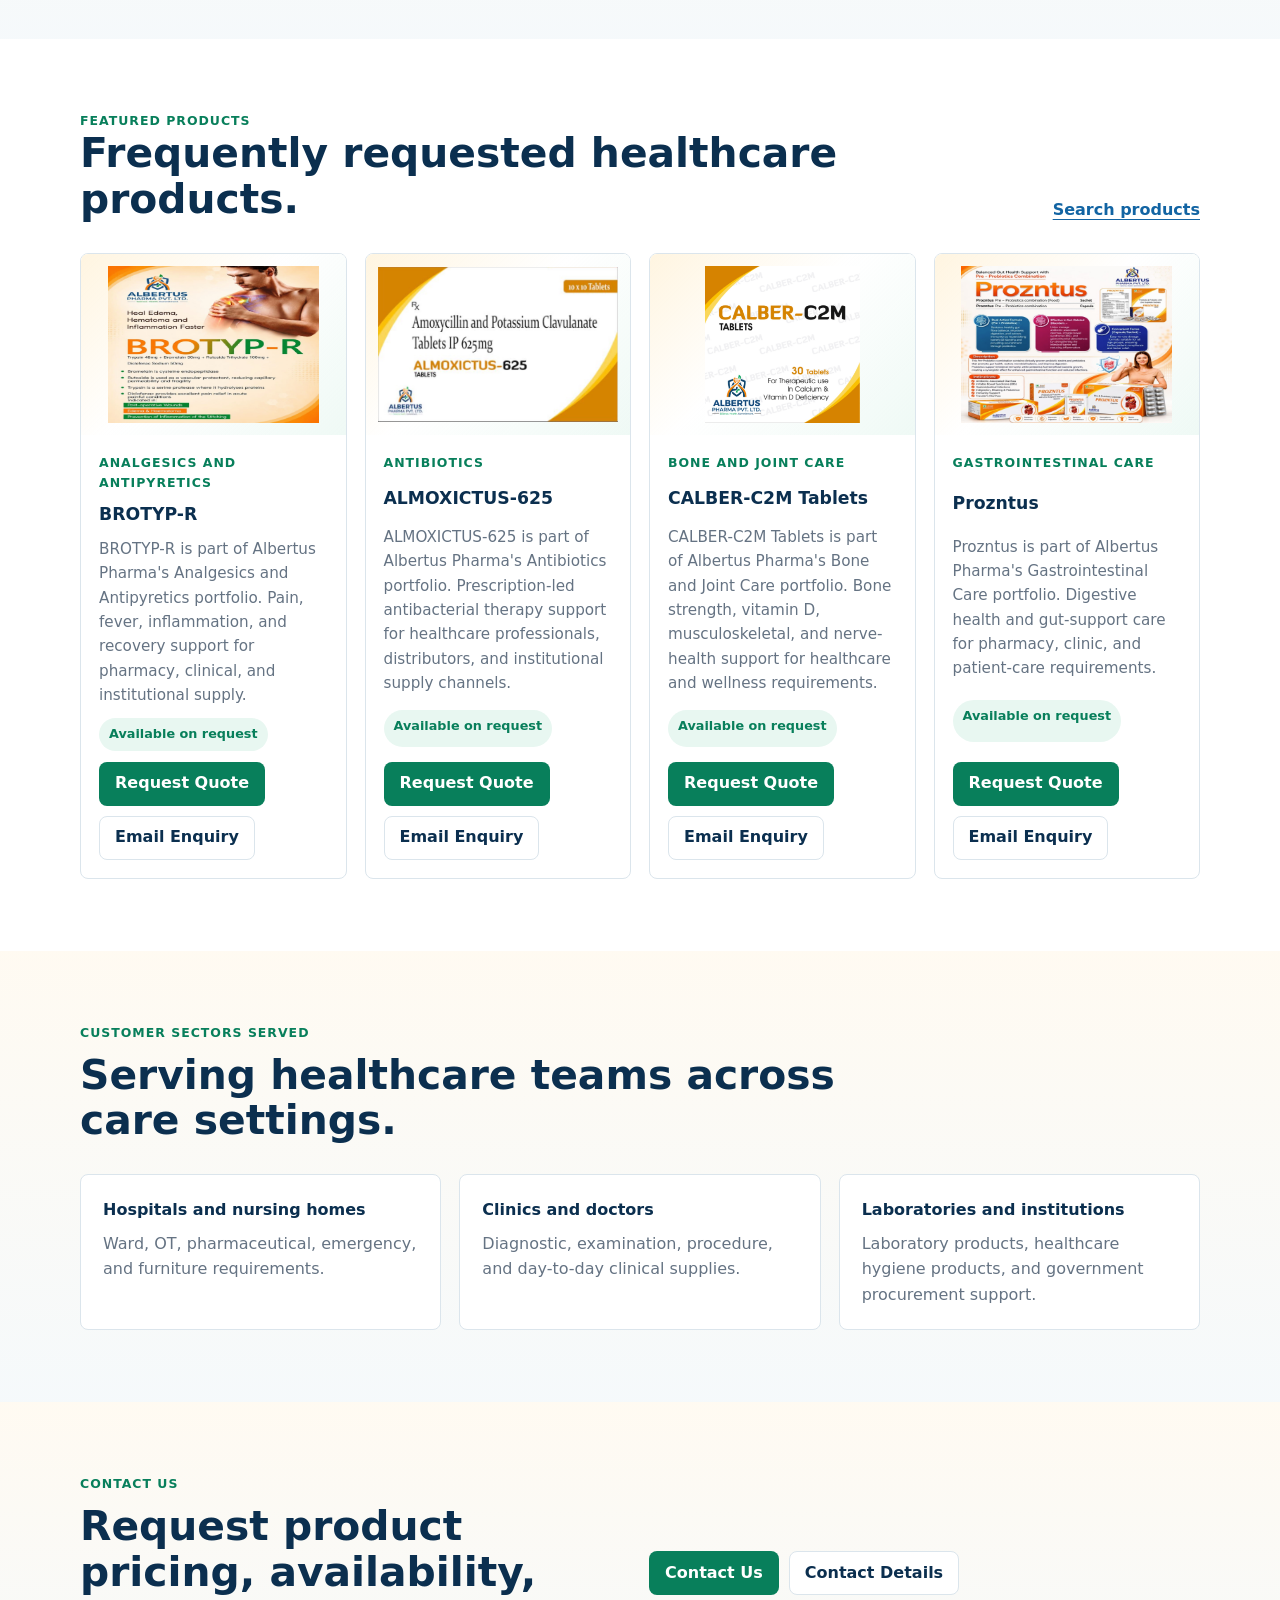
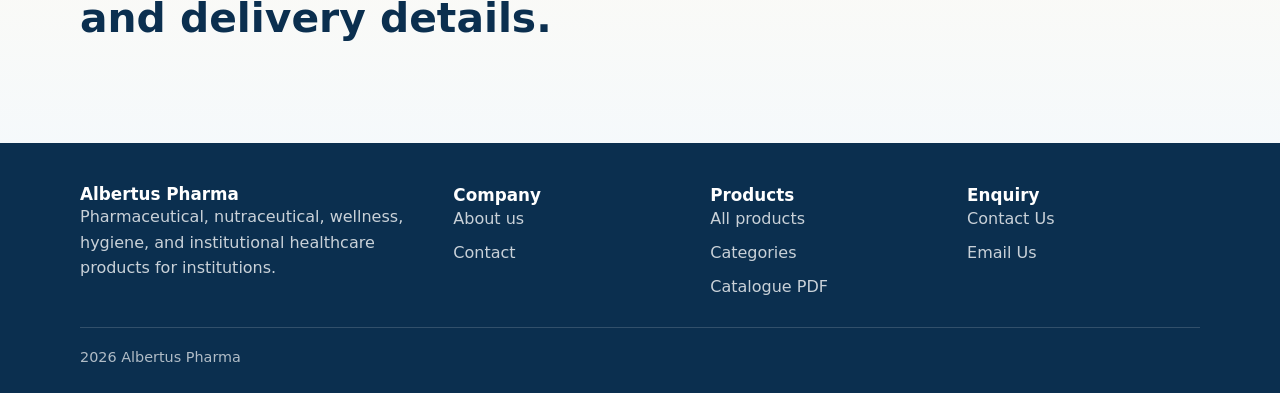
==== commit 47717842: "Improve product image display and branding" ====
--- a/index.html
+++ b/index.html
@@ -7,7 +7,7 @@
   <meta name="description" content="Albertus Pharma supplies pharmaceutical, nutraceutical, wellness, hygiene, and institutional healthcare products to hospitals, clinics, laboratories, and government departments.">
   <meta name="keywords" content="pharmaceutical products supplier, pharmaceutical products, nutraceuticals, hospital supply, quality assurance, healthcare products, pharmaceutical distribution">
   <link rel="canonical" href="https://www.albertuspharma.com/">
-  <link rel="stylesheet" href="/assets/css/styles.css?v=20260802-home-polish">
+  <link rel="stylesheet" href="/assets/css/styles.css?v=20260802-image-polish">
   <script type="application/ld+json">
     {"@context":"https://schema.org","@type":"MedicalBusiness","name":"Albertus Pharma","description":"Supplier and distributor of pharmaceutical, nutraceutical, wellness, hygiene, and institutional healthcare products.","areaServed":"India","url":"https://www.albertuspharma.com/","email":"info@albertuspharma.com","address":{"@type":"PostalAddress","addressLocality":"Hamirpur","addressRegion":"Himachal Pradesh","postalCode":"177001","addressCountry":"IN"}}
   </script>
--- a/assets/css/styles.css
+++ b/assets/css/styles.css
@@ -55,8 +55,10 @@
   position: sticky;
   top: 0;
   z-index: 50;
-  background: rgba(255, 255, 255, 0.96);
-  border-bottom: 1px solid var(--line);
+  background:
+    linear-gradient(90deg, #082b49 0%, #0b3d5f 54%, #087f5b 100%);
+  border-bottom: 3px solid var(--orange-500);
+  box-shadow: 0 14px 34px rgba(11, 47, 79, 0.18);
   backdrop-filter: blur(16px);
 }
 
@@ -82,6 +84,9 @@
 .brand-logo {
   width: 168px;
   height: 48px;
+  padding: 2px 6px;
+  border-radius: 6px;
+  background: #fff;
   object-fit: contain;
   object-position: left center;
 }
@@ -91,10 +96,10 @@
   height: 44px;
   display: inline-grid;
   place-items: center;
-  border: 1px solid var(--line);
-  border-radius: var(--radius);
-  background: #fff;
-  color: var(--blue-900);
+  border: 1px solid rgba(255, 255, 255, 0.42);
+  border-radius: var(--radius);
+  background: rgba(255, 255, 255, 0.12);
+  color: #fff;
 }
 
 .nav-toggle span,
@@ -122,8 +127,8 @@
   right: 0;
   display: none;
   padding: 14px 16px 18px;
-  background: #fff;
-  border-bottom: 1px solid var(--line);
+  background: linear-gradient(135deg, #082b49, #0b3d5f 62%, #087f5b);
+  border-bottom: 1px solid rgba(245, 130, 32, 0.34);
   box-shadow: var(--shadow);
 }
 
@@ -133,17 +138,27 @@
 }
 
 .nav-link {
+  border: 1px solid transparent;
   padding: 11px 12px;
   border-radius: var(--radius);
-  color: var(--muted);
+  color: rgba(255, 255, 255, 0.78);
   font-weight: 700;
   font-size: 0.94rem;
 }
 
 .nav-link:hover,
 .nav-link.is-active {
-  color: var(--blue-900);
-  background: var(--blue-100);
+  color: #fff;
+  border-color: rgba(255, 242, 216, 0.18);
+  background: rgba(255, 255, 255, 0.13);
+}
+
+.site-header .button-primary {
+  background: var(--orange-500);
+}
+
+.site-header .button-primary:hover {
+  background: var(--orange-700);
 }
 
 .site-header .top-action {
@@ -383,7 +398,8 @@
 }
 
 .section.alt {
-  background: var(--surface-alt);
+  background:
+    linear-gradient(180deg, rgba(255, 249, 238, 0.78), rgba(245, 249, 251, 0.96));
 }
 
 .container {
@@ -583,20 +599,24 @@
 }
 
 .product-media {
-  aspect-ratio: 4 / 3;
+  position: relative;
+  aspect-ratio: 16 / 11;
   display: grid;
   place-items: center;
   overflow: hidden;
-  background: linear-gradient(180deg, #fff, var(--surface-alt));
-}
-
-.product-media img,
-.detail-media img {
-  width: 100%;
-  height: 100%;
+  background:
+    linear-gradient(135deg, rgba(255, 242, 216, 0.78), rgba(255, 255, 255, 0.94) 46%, rgba(232, 247, 241, 0.7)),
+    #fff;
+}
+
+.product-media img {
+  position: absolute;
+  inset: 12px;
+  width: calc(100% - 24px);
+  height: calc(100% - 24px);
   object-fit: contain;
   object-position: center;
-  padding: 12px;
+  padding: 0;
 }
 
 .product-card-body {
@@ -819,9 +839,27 @@
 }
 
 .page-hero {
+  position: relative;
+  overflow: hidden;
   padding: 64px 0 42px;
-  background: var(--surface-alt);
-  border-bottom: 1px solid var(--line);
+  background:
+    linear-gradient(112deg, rgba(255, 255, 255, 0.98) 0%, rgba(255, 249, 238, 0.94) 52%, rgba(255, 224, 174, 0.46) 100%),
+    var(--surface-alt);
+  border-bottom: 1px solid rgba(245, 130, 32, 0.18);
+}
+
+.page-hero::before {
+  position: absolute;
+  inset: 0;
+  background:
+    linear-gradient(138deg, transparent 0 64%, rgba(245, 130, 32, 0.1) 64% 72%, transparent 72%),
+    linear-gradient(158deg, transparent 0 74%, rgba(8, 127, 91, 0.1) 74% 81%, transparent 81%);
+  content: "";
+}
+
+.page-hero .container {
+  position: relative;
+  z-index: 1;
 }
 
 .page-hero p {
@@ -887,6 +925,7 @@
 }
 
 .detail-media {
+  position: relative;
   aspect-ratio: 4 / 3;
   min-height: 280px;
   display: grid;
@@ -894,7 +933,19 @@
   overflow: hidden;
   border: 1px solid var(--line);
   border-radius: var(--radius);
-  background: linear-gradient(180deg, #fff, var(--surface-alt));
+  background:
+    linear-gradient(135deg, rgba(255, 242, 216, 0.82), rgba(255, 255, 255, 0.94) 46%, rgba(232, 247, 241, 0.72)),
+    #fff;
+}
+
+.detail-media img {
+  position: absolute;
+  inset: 16px;
+  width: calc(100% - 32px);
+  height: calc(100% - 32px);
+  object-fit: contain;
+  object-position: center;
+  padding: 0;
 }
 
 .detail-content {
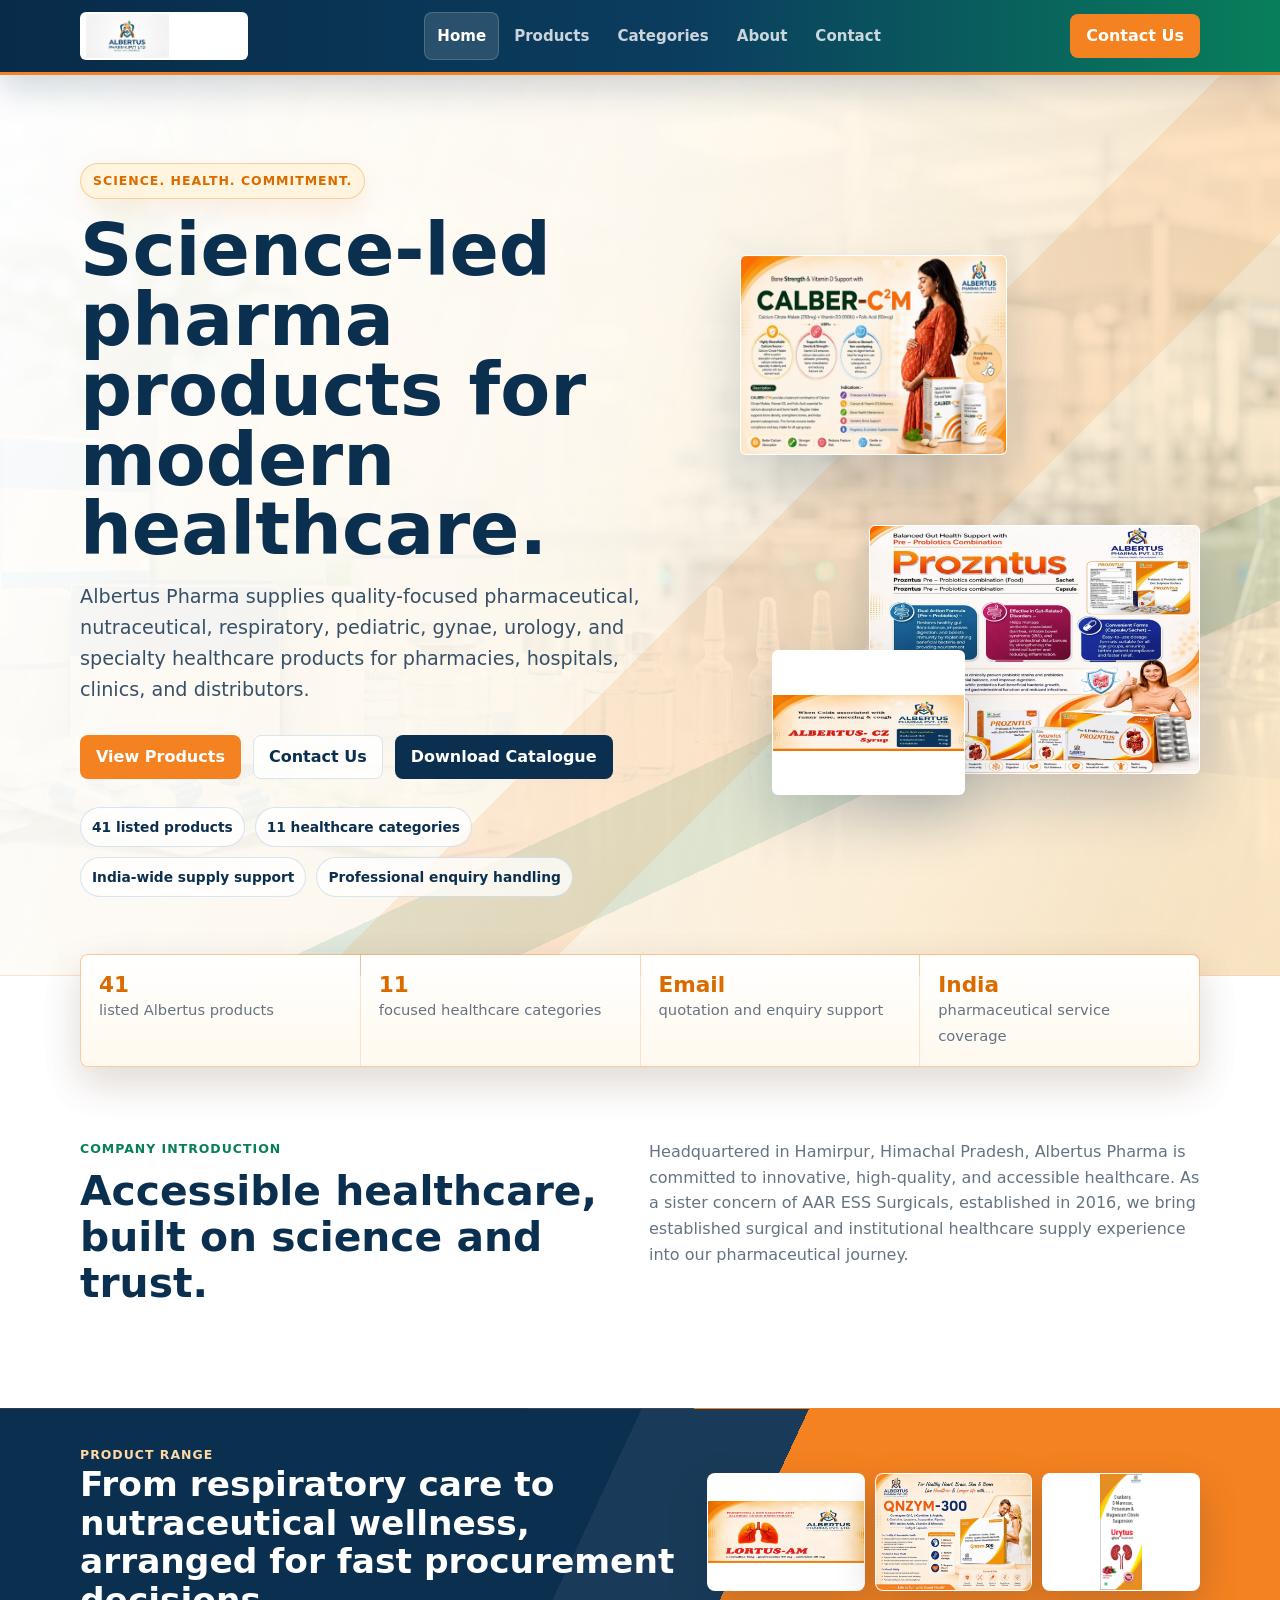
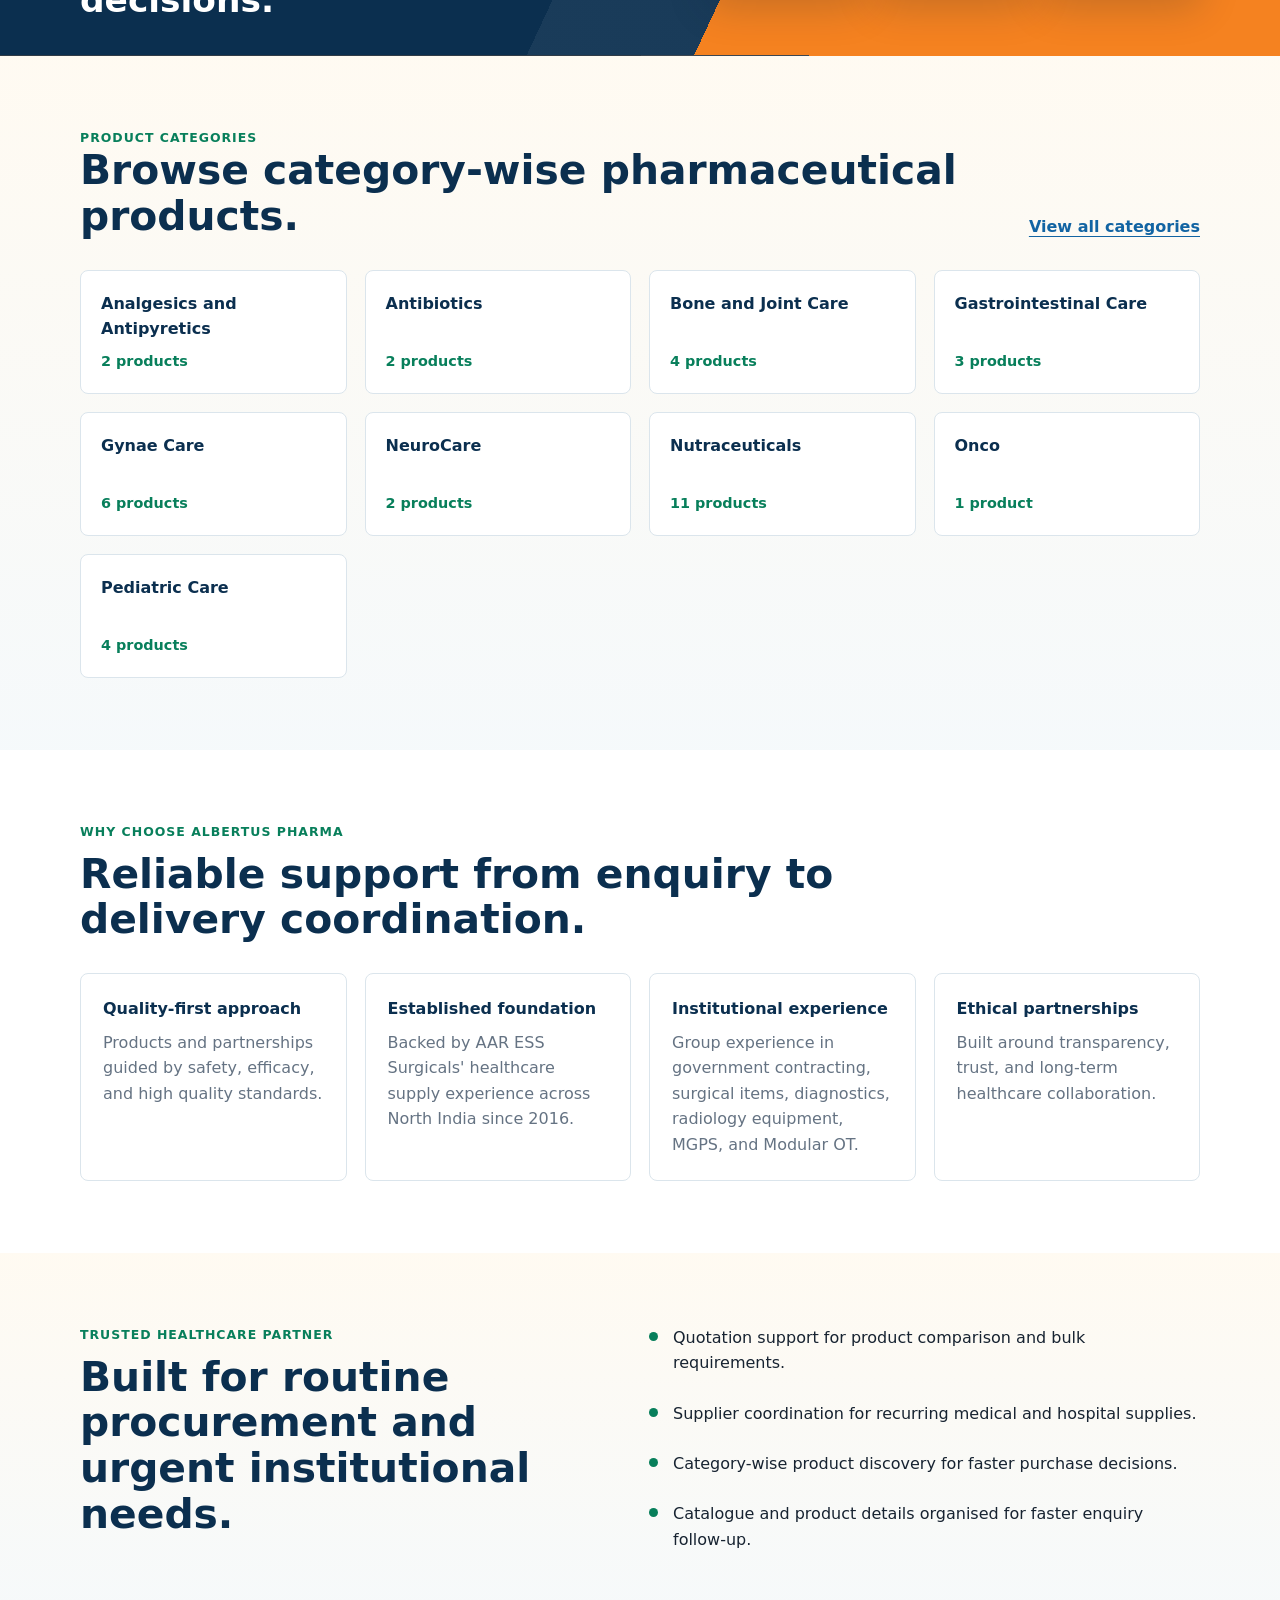
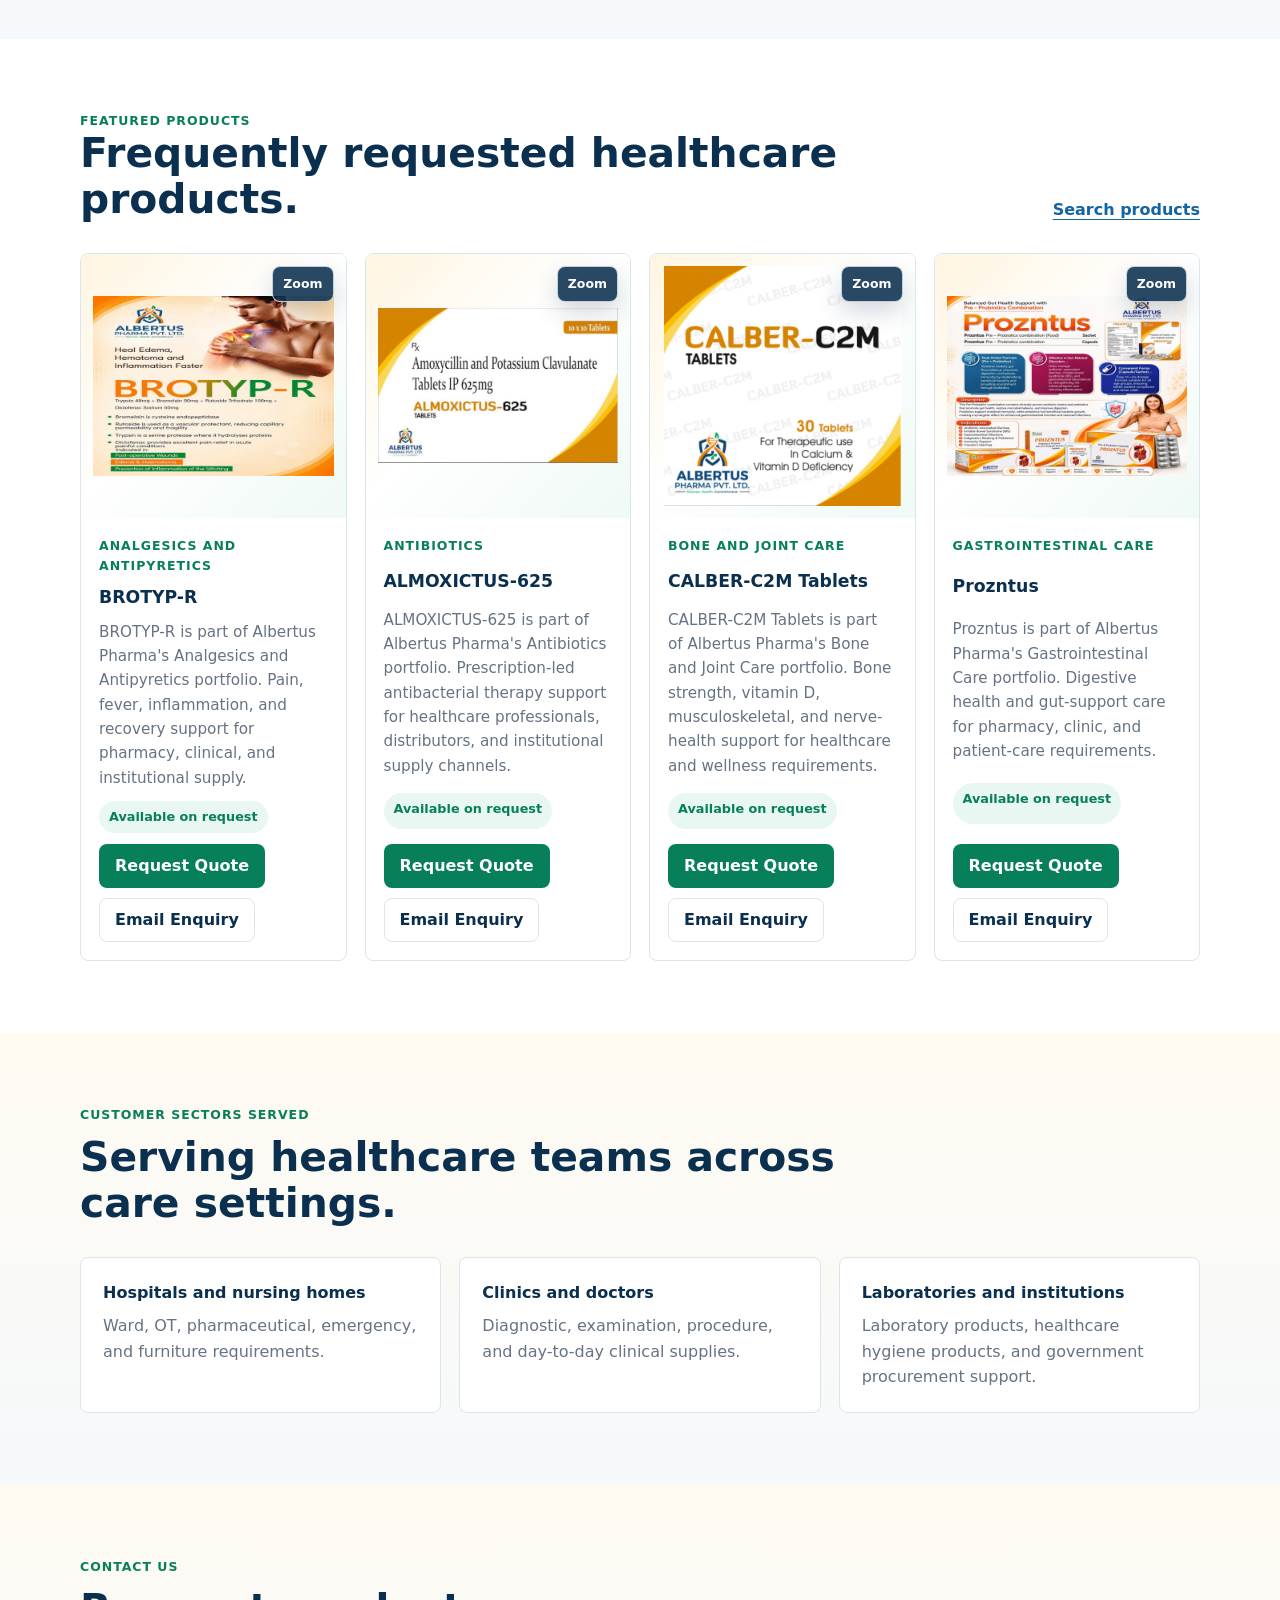
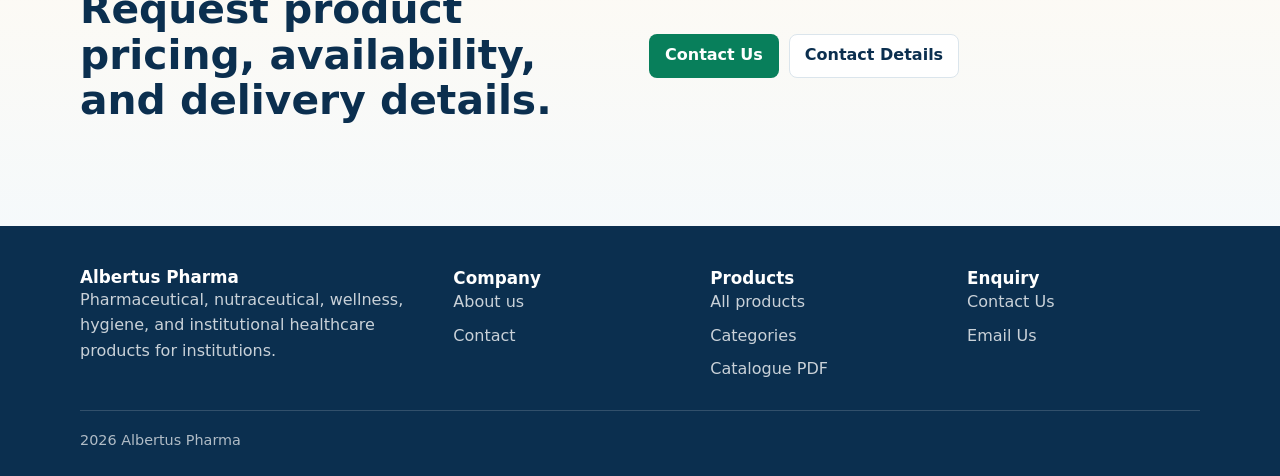
==== commit 27a0d6c6: "Add product image zoom and full-frame cards" ====
--- a/index.html
+++ b/index.html
@@ -7,7 +7,7 @@
   <meta name="description" content="Albertus Pharma supplies pharmaceutical, nutraceutical, wellness, hygiene, and institutional healthcare products to hospitals, clinics, laboratories, and government departments.">
   <meta name="keywords" content="pharmaceutical products supplier, pharmaceutical products, nutraceuticals, hospital supply, quality assurance, healthcare products, pharmaceutical distribution">
   <link rel="canonical" href="https://www.albertuspharma.com/">
-  <link rel="stylesheet" href="/assets/css/styles.css?v=20260802-image-polish">
+  <link rel="stylesheet" href="/assets/css/styles.css?v=20260802-zoom-polish">
   <script type="application/ld+json">
     {"@context":"https://schema.org","@type":"MedicalBusiness","name":"Albertus Pharma","description":"Supplier and distributor of pharmaceutical, nutraceutical, wellness, hygiene, and institutional healthcare products.","areaServed":"India","url":"https://www.albertuspharma.com/","email":"info@albertuspharma.com","address":{"@type":"PostalAddress","addressLocality":"Hamirpur","addressRegion":"Himachal Pradesh","postalCode":"177001","addressCountry":"IN"}}
   </script>
@@ -181,6 +181,6 @@
   </footer>
   <script src="/assets/js/config.js"></script>
   <script src="/assets/js/products.js?v=20260802-home-polish"></script>
-  <script src="/assets/js/main.js"></script>
+  <script src="/assets/js/main.js?v=20260802-zoom-polish"></script>
 </body>
 </html>
--- a/assets/css/styles.css
+++ b/assets/css/styles.css
@@ -600,7 +600,7 @@
 
 .product-media {
   position: relative;
-  aspect-ratio: 16 / 11;
+  aspect-ratio: 1 / 1;
   display: grid;
   place-items: center;
   overflow: hidden;
@@ -609,14 +609,43 @@
     #fff;
 }
 
-.product-media img {
+.product-media-link {
   position: absolute;
   inset: 12px;
-  width: calc(100% - 24px);
-  height: calc(100% - 24px);
+  display: grid;
+  place-items: center;
+}
+
+.product-media-link img {
+  position: absolute;
+  inset: 0;
+  width: 100%;
+  height: 100%;
   object-fit: contain;
   object-position: center;
   padding: 0;
+}
+
+.image-zoom-button {
+  position: absolute;
+  right: 12px;
+  top: 12px;
+  z-index: 2;
+  min-height: 36px;
+  padding: 7px 10px;
+  border: 1px solid rgba(255, 255, 255, 0.74);
+  border-radius: var(--radius);
+  color: #fff;
+  background: rgba(11, 47, 79, 0.88);
+  box-shadow: 0 10px 24px rgba(11, 47, 79, 0.18);
+  font-size: 0.78rem;
+  font-weight: 900;
+  cursor: pointer;
+}
+
+.image-zoom-button:hover,
+.image-zoom-button:focus-visible {
+  background: var(--orange-500);
 }
 
 .product-card-body {
@@ -948,6 +977,69 @@
   padding: 0;
 }
 
+.image-zoom-button-detail {
+  right: 18px;
+  top: 18px;
+}
+
+.image-modal {
+  position: fixed;
+  inset: 0;
+  z-index: 100;
+  display: none;
+  align-items: center;
+  justify-content: center;
+  padding: 22px;
+  background: rgba(7, 31, 54, 0.84);
+}
+
+.image-modal.is-open {
+  display: flex;
+}
+
+.has-image-modal {
+  overflow: hidden;
+}
+
+.image-modal-frame {
+  position: relative;
+  width: min(1080px, 100%);
+  height: min(82vh, 760px);
+  display: grid;
+  place-items: center;
+  border: 1px solid rgba(255, 255, 255, 0.34);
+  border-radius: var(--radius);
+  background: #fff;
+  box-shadow: 0 24px 80px rgba(0, 0, 0, 0.34);
+}
+
+.image-modal-frame img {
+  position: absolute;
+  inset: 18px;
+  width: calc(100% - 36px);
+  height: calc(100% - 36px);
+  object-fit: contain;
+}
+
+.image-modal-close {
+  position: fixed;
+  right: 22px;
+  top: 22px;
+  min-height: 42px;
+  padding: 9px 13px;
+  border: 1px solid rgba(255, 255, 255, 0.5);
+  border-radius: var(--radius);
+  color: #fff;
+  background: var(--orange-500);
+  font-weight: 900;
+  cursor: pointer;
+}
+
+.image-modal-close:hover,
+.image-modal-close:focus-visible {
+  background: var(--orange-700);
+}
+
 .detail-content {
   display: grid;
   gap: 18px;
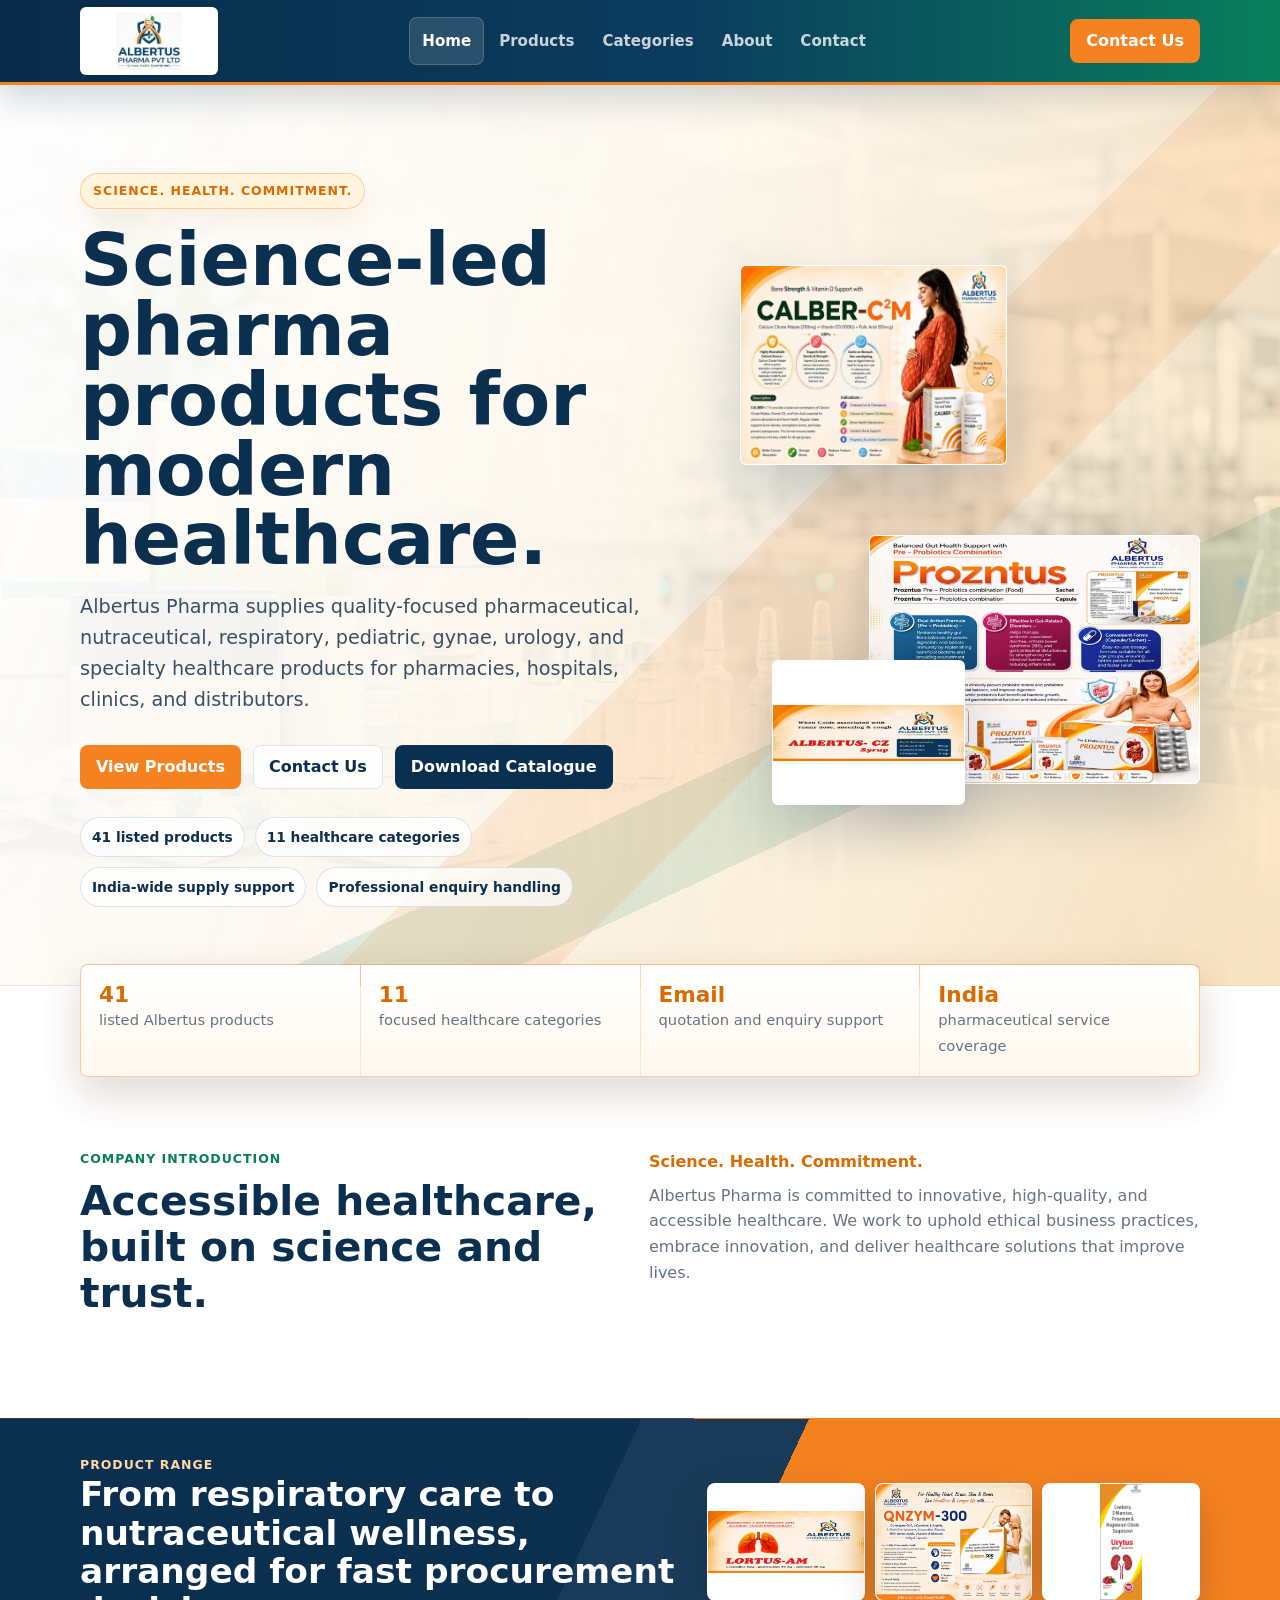
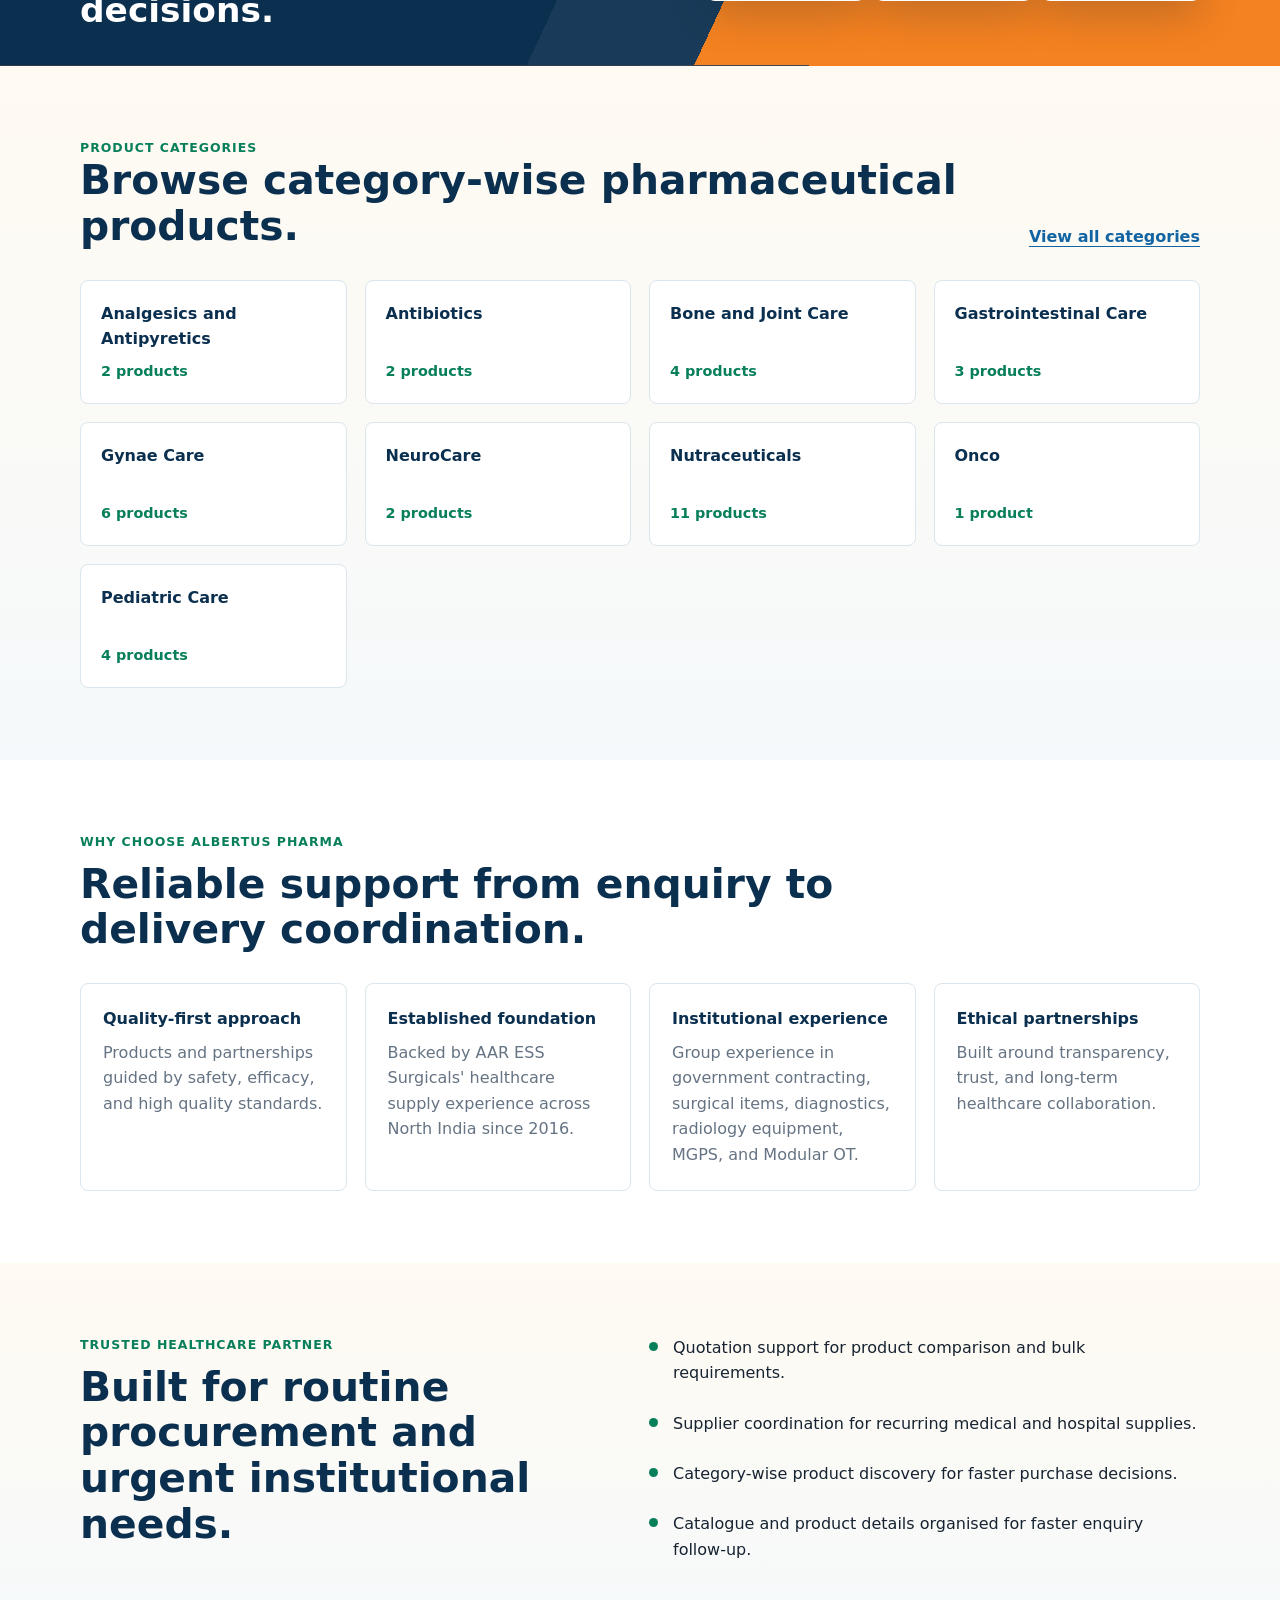
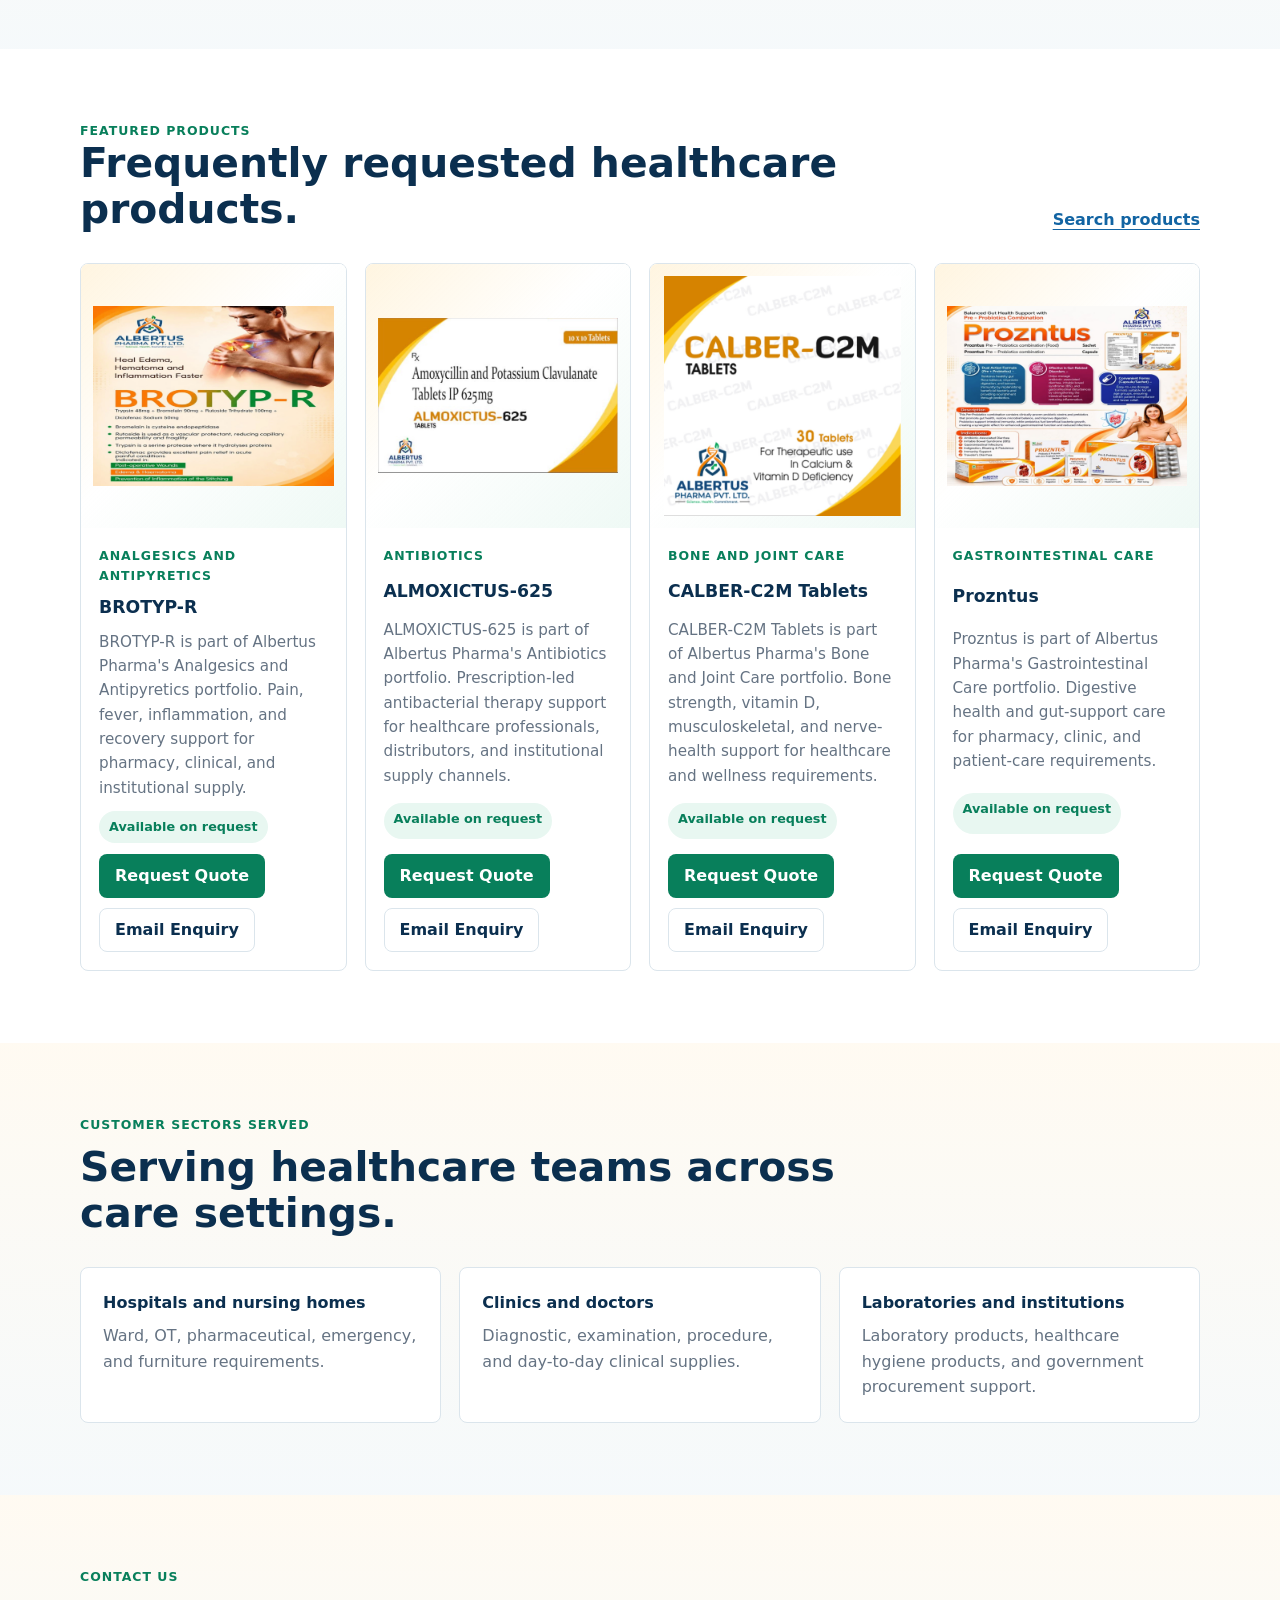
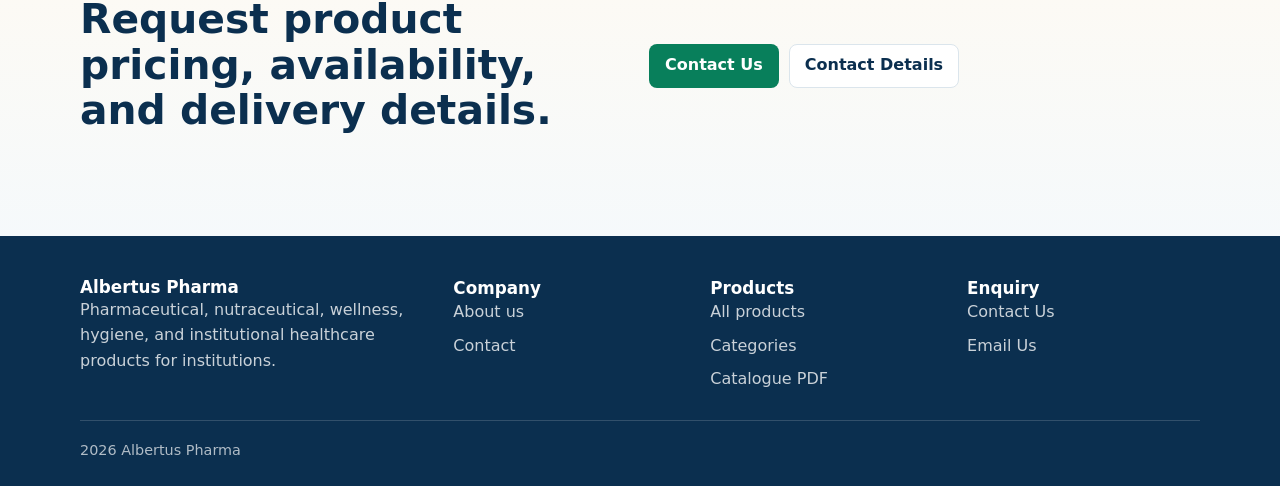
==== commit ad44f0d9: "Refine header logo and image lens control" ====
--- a/index.html
+++ b/index.html
@@ -7,7 +7,7 @@
   <meta name="description" content="Albertus Pharma supplies pharmaceutical, nutraceutical, wellness, hygiene, and institutional healthcare products to hospitals, clinics, laboratories, and government departments.">
   <meta name="keywords" content="pharmaceutical products supplier, pharmaceutical products, nutraceuticals, hospital supply, quality assurance, healthcare products, pharmaceutical distribution">
   <link rel="canonical" href="https://www.albertuspharma.com/">
-  <link rel="stylesheet" href="/assets/css/styles.css?v=20260802-zoom-polish">
+  <link rel="stylesheet" href="/assets/css/styles.css?v=20260802-lens-logo">
   <script type="application/ld+json">
     {"@context":"https://schema.org","@type":"MedicalBusiness","name":"Albertus Pharma","description":"Supplier and distributor of pharmaceutical, nutraceutical, wellness, hygiene, and institutional healthcare products.","areaServed":"India","url":"https://www.albertuspharma.com/","email":"info@albertuspharma.com","address":{"@type":"PostalAddress","addressLocality":"Hamirpur","addressRegion":"Himachal Pradesh","postalCode":"177001","addressCountry":"IN"}}
   </script>
@@ -15,7 +15,7 @@
 <body data-page="home">
   <header class="site-header">
     <div class="nav-shell">
-      <a class="brand" href="/" aria-label="Albertus Pharma home"><img class="brand-logo" src="/assets/img/albertus-logo.jpeg" alt="Albertus Pharma Pvt Ltd logo"></a>
+      <a class="brand" href="/" aria-label="Albertus Pharma home"><img class="brand-logo" src="/assets/img/albertus-logo-header.png" alt="Albertus Pharma Pvt Ltd logo"></a>
       <button class="nav-toggle" type="button" aria-label="Open navigation" aria-expanded="false" data-nav-toggle><span></span></button>
       <nav class="nav-menu" data-nav-menu>
         <a class="nav-link" data-page="home" href="/">Home</a>
@@ -68,7 +68,7 @@
           <div class="eyebrow">Company introduction</div>
           <h2>Accessible healthcare, built on science and trust.</h2>
         </div>
-        <p class="muted">Headquartered in Hamirpur, Himachal Pradesh, Albertus Pharma is committed to innovative, high-quality, and accessible healthcare. As a sister concern of AAR ESS Surgicals, established in 2016, we bring established surgical and institutional healthcare supply experience into our pharmaceutical journey.</p>
+        <p class="muted company-intro-copy"><strong>Science. Health. Commitment.</strong> Albertus Pharma is committed to innovative, high-quality, and accessible healthcare. We work to uphold ethical business practices, embrace innovation, and deliver healthcare solutions that improve lives.</p>
       </div>
     </section>
 
@@ -181,6 +181,6 @@
   </footer>
   <script src="/assets/js/config.js"></script>
   <script src="/assets/js/products.js?v=20260802-home-polish"></script>
-  <script src="/assets/js/main.js?v=20260802-zoom-polish"></script>
+  <script src="/assets/js/main.js?v=20260802-lens-logo"></script>
 </body>
 </html>
--- a/assets/css/styles.css
+++ b/assets/css/styles.css
@@ -64,7 +64,7 @@
 
 .nav-shell {
   width: var(--container);
-  min-height: 72px;
+  min-height: 82px;
   margin: 0 auto;
   display: flex;
   align-items: center;
@@ -82,13 +82,13 @@
 }
 
 .brand-logo {
-  width: 168px;
-  height: 48px;
-  padding: 2px 6px;
+  width: 138px;
+  height: 68px;
+  padding: 5px 8px;
   border-radius: 6px;
   background: #fff;
   object-fit: contain;
-  object-position: left center;
+  object-position: center;
 }
 
 .nav-toggle {
@@ -122,7 +122,7 @@
 
 .nav-menu {
   position: absolute;
-  top: 72px;
+  top: 82px;
   left: 0;
   right: 0;
   display: none;
@@ -609,6 +609,14 @@
     #fff;
 }
 
+.product-media:hover .image-zoom-button,
+.product-media:focus-within .image-zoom-button,
+.detail-media:hover .image-zoom-button,
+.detail-media:focus-within .image-zoom-button {
+  opacity: 1;
+  transform: translateY(0);
+}
+
 .product-media-link {
   position: absolute;
   inset: 12px;
@@ -631,21 +639,54 @@
   right: 12px;
   top: 12px;
   z-index: 2;
-  min-height: 36px;
-  padding: 7px 10px;
+  width: 42px;
+  height: 42px;
+  display: inline-grid;
+  place-items: center;
+  padding: 0;
   border: 1px solid rgba(255, 255, 255, 0.74);
-  border-radius: var(--radius);
+  border-radius: 50%;
   color: #fff;
   background: rgba(11, 47, 79, 0.88);
   box-shadow: 0 10px 24px rgba(11, 47, 79, 0.18);
-  font-size: 0.78rem;
-  font-weight: 900;
+  opacity: 0;
+  transform: translateY(-6px);
+  transition: opacity 160ms ease, transform 160ms ease, background 160ms ease;
   cursor: pointer;
 }
 
 .image-zoom-button:hover,
 .image-zoom-button:focus-visible {
   background: var(--orange-500);
+}
+
+.lens-icon {
+  position: relative;
+  width: 16px;
+  height: 16px;
+  display: block;
+  border: 2px solid currentColor;
+  border-radius: 50%;
+}
+
+.lens-icon::after {
+  position: absolute;
+  right: -6px;
+  bottom: -5px;
+  width: 8px;
+  height: 2px;
+  border-radius: 999px;
+  background: currentColor;
+  content: "";
+  transform: rotate(45deg);
+  transform-origin: left center;
+}
+
+.company-intro-copy strong {
+  display: block;
+  margin-bottom: 8px;
+  color: var(--orange-700);
+  font-weight: 900;
 }
 
 .product-card-body {
@@ -1300,10 +1341,17 @@
   }
 }
 
+@media (hover: none) {
+  .image-zoom-button {
+    opacity: 1;
+    transform: translateY(0);
+  }
+}
+
 @media (max-width: 420px) {
   .brand-logo {
-    width: 136px;
-    height: 44px;
+    width: 118px;
+    height: 62px;
   }
 
   .button {
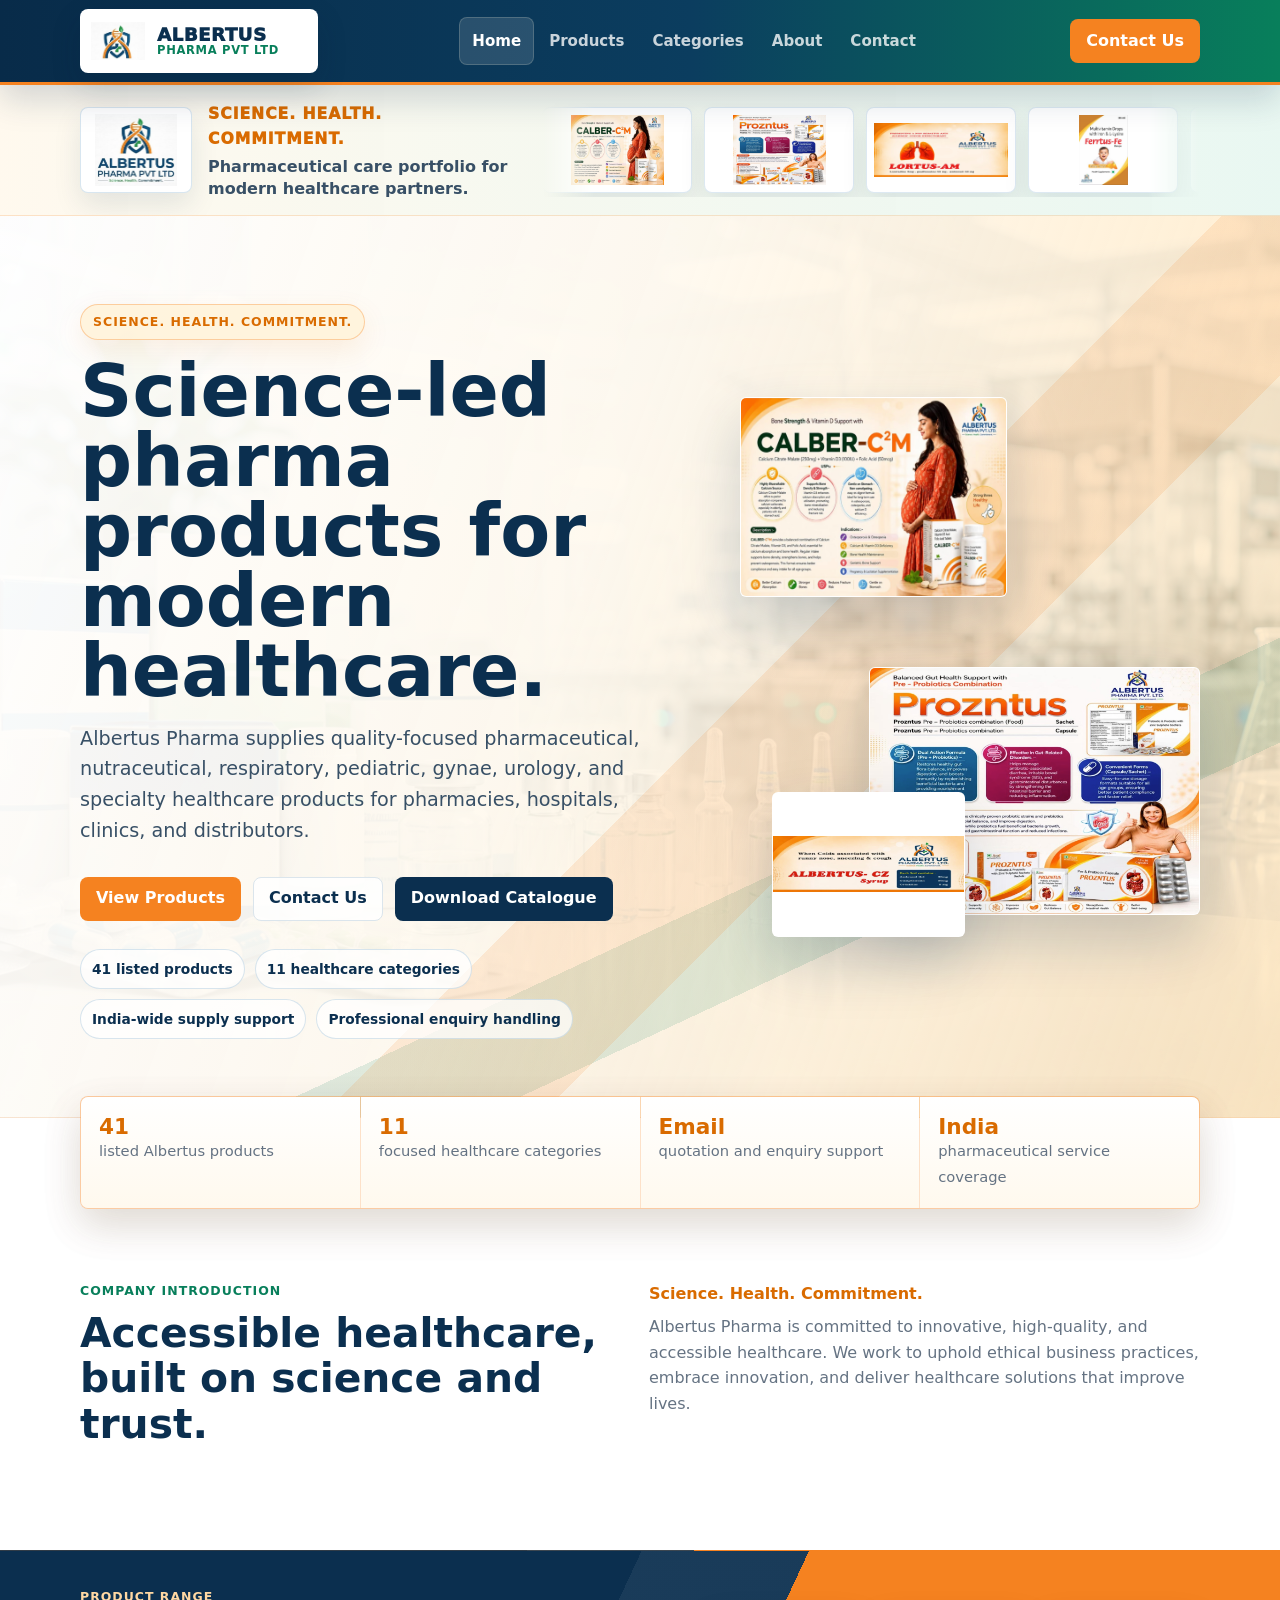
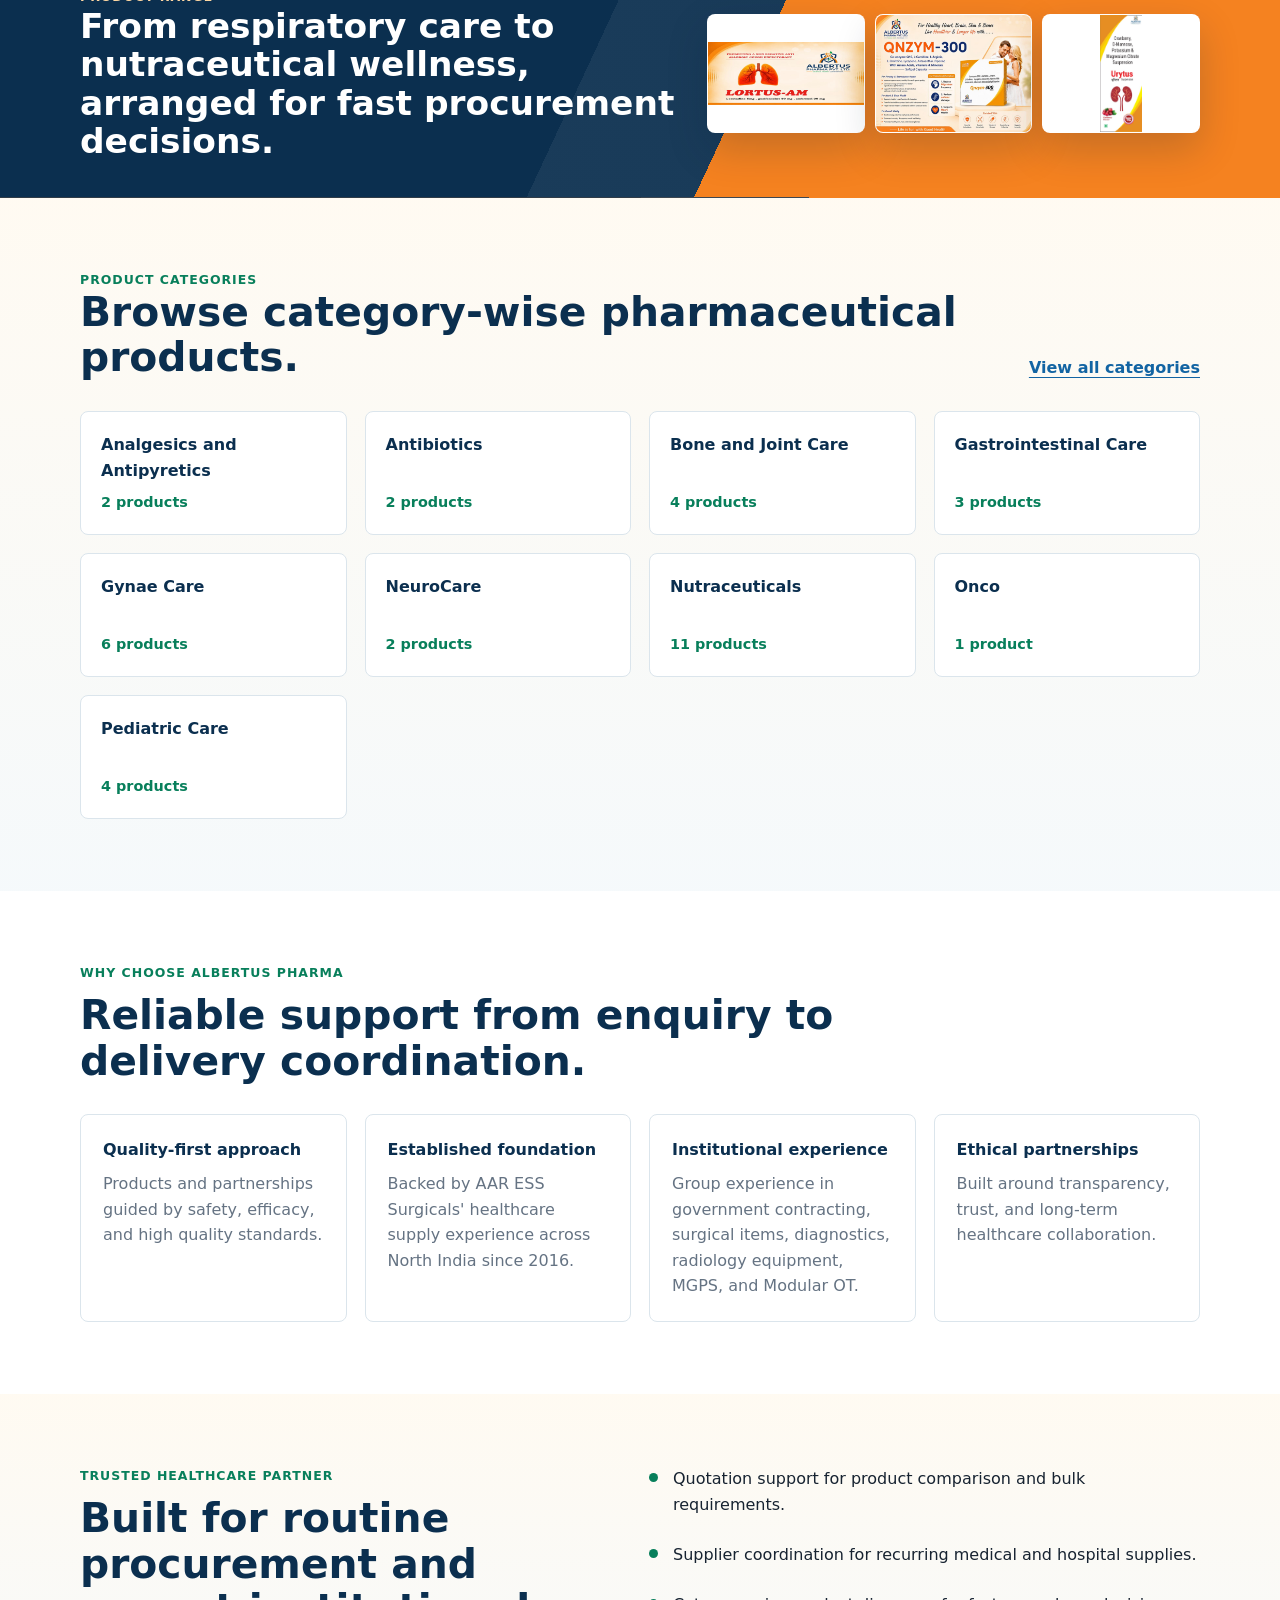
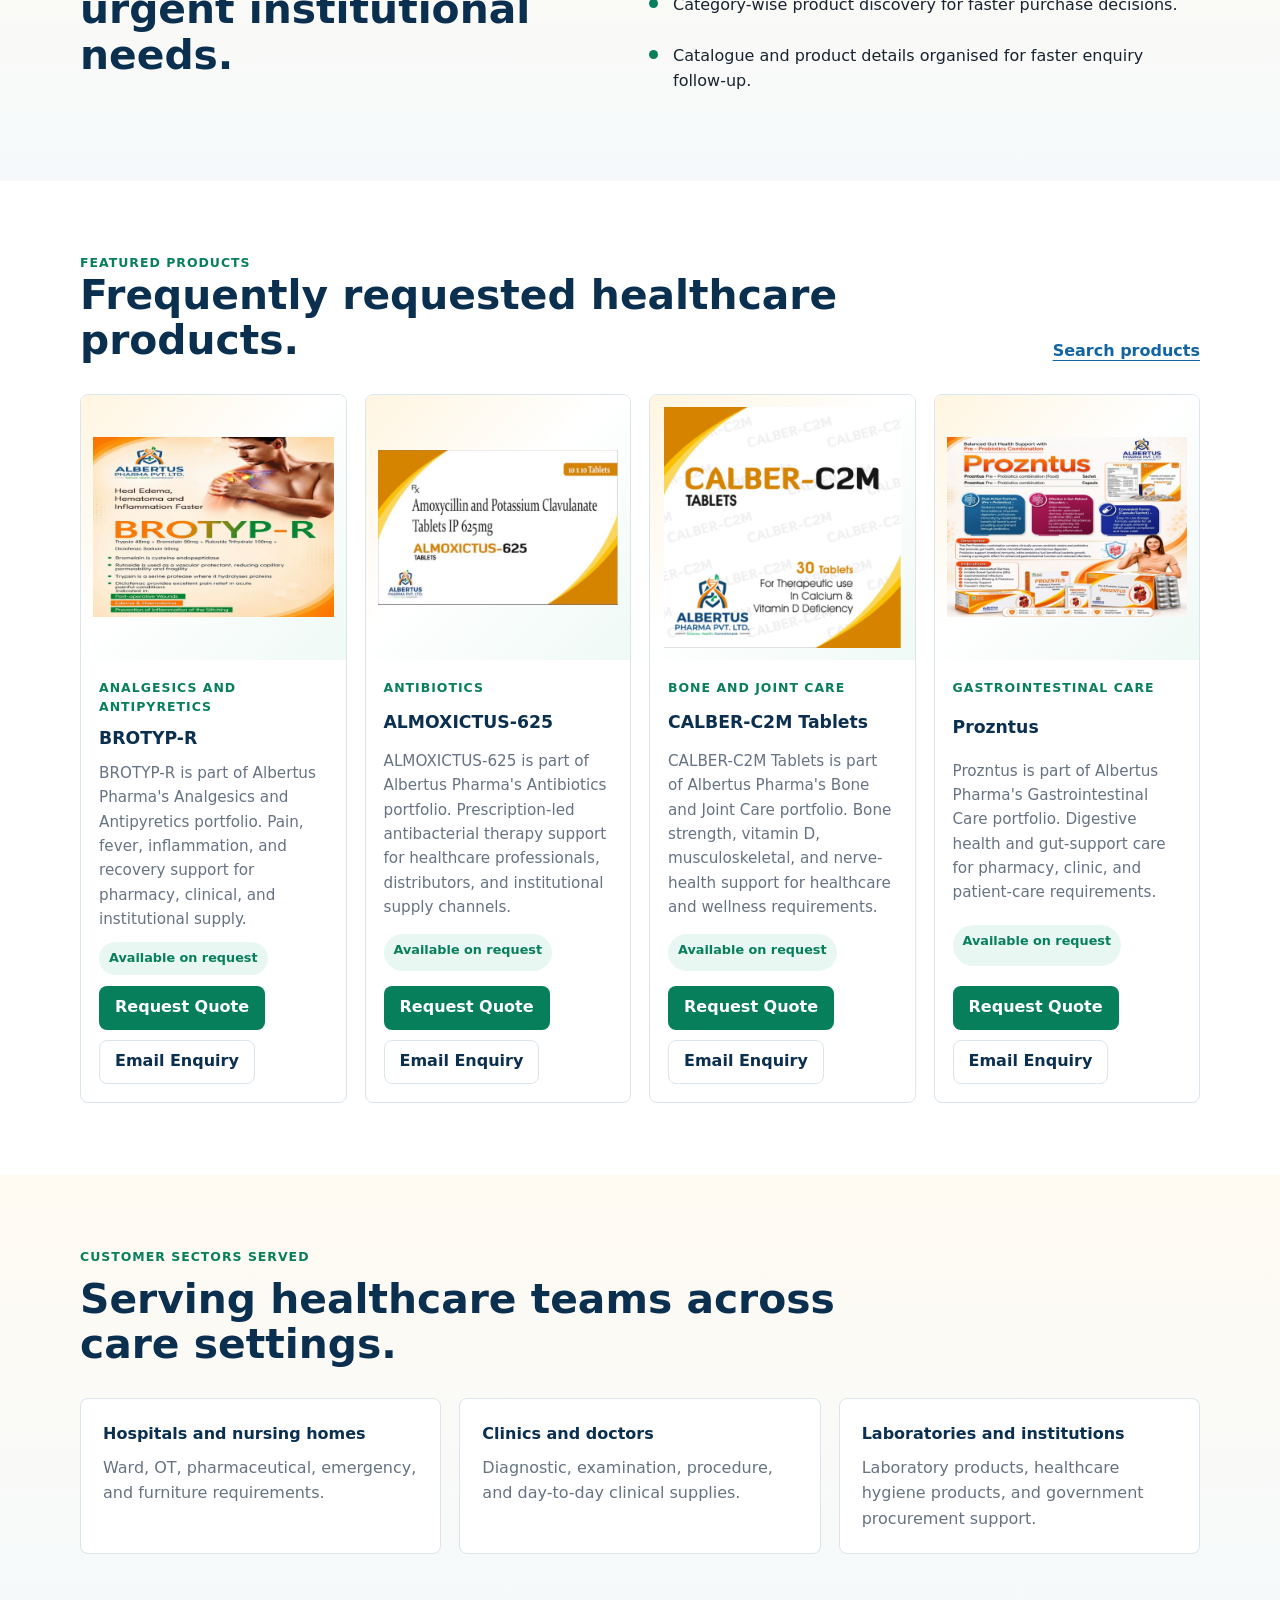
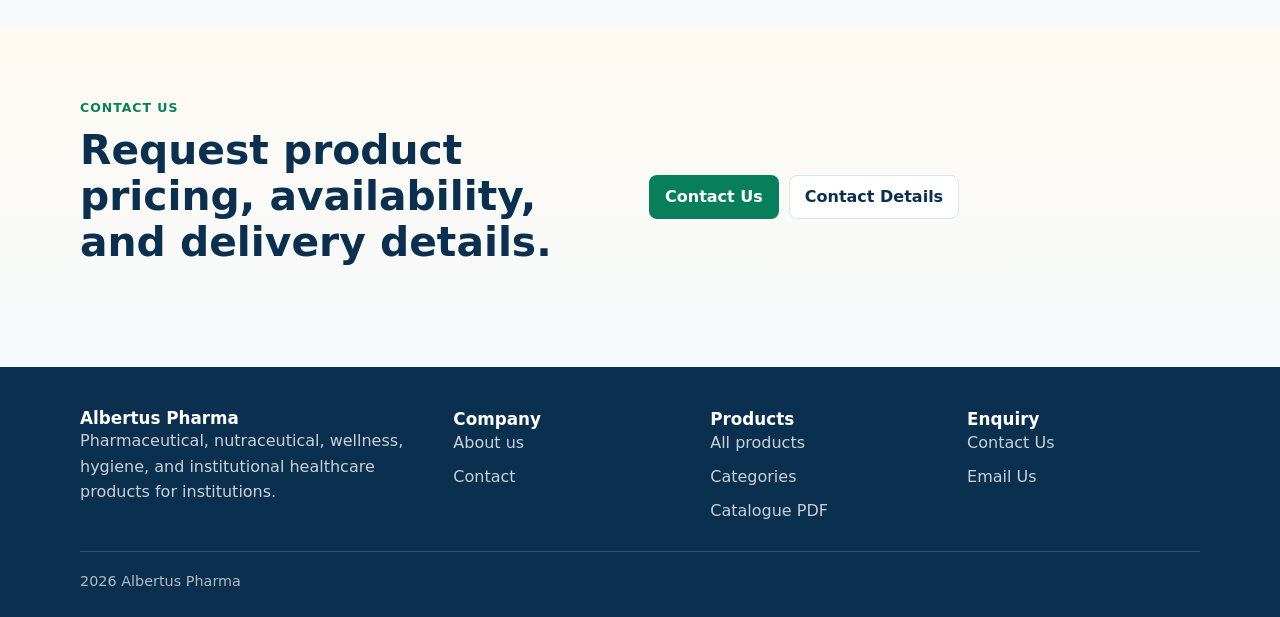
==== commit 4962d7cf: "Enhance header branding and home showcase" ====
--- a/index.html
+++ b/index.html
@@ -7,7 +7,7 @@
   <meta name="description" content="Albertus Pharma supplies pharmaceutical, nutraceutical, wellness, hygiene, and institutional healthcare products to hospitals, clinics, laboratories, and government departments.">
   <meta name="keywords" content="pharmaceutical products supplier, pharmaceutical products, nutraceuticals, hospital supply, quality assurance, healthcare products, pharmaceutical distribution">
   <link rel="canonical" href="https://www.albertuspharma.com/">
-  <link rel="stylesheet" href="/assets/css/styles.css?v=20260802-lens-logo">
+  <link rel="stylesheet" href="/assets/css/styles.css?v=20260802-brand-showcase">
   <script type="application/ld+json">
     {"@context":"https://schema.org","@type":"MedicalBusiness","name":"Albertus Pharma","description":"Supplier and distributor of pharmaceutical, nutraceutical, wellness, hygiene, and institutional healthcare products.","areaServed":"India","url":"https://www.albertuspharma.com/","email":"info@albertuspharma.com","address":{"@type":"PostalAddress","addressLocality":"Hamirpur","addressRegion":"Himachal Pradesh","postalCode":"177001","addressCountry":"IN"}}
   </script>
@@ -15,7 +15,7 @@
 <body data-page="home">
   <header class="site-header">
     <div class="nav-shell">
-      <a class="brand" href="/" aria-label="Albertus Pharma home"><img class="brand-logo" src="/assets/img/albertus-logo-header.png" alt="Albertus Pharma Pvt Ltd logo"></a>
+      <a class="brand" href="/" aria-label="Albertus Pharma home"><span class="brand-mark"><img class="brand-emblem" src="/assets/img/albertus-emblem-header.png" alt="" aria-hidden="true"><span class="brand-type"><strong>Albertus</strong><span>Pharma Pvt Ltd</span></span></span></a>
       <button class="nav-toggle" type="button" aria-label="Open navigation" aria-expanded="false" data-nav-toggle><span></span></button>
       <nav class="nav-menu" data-nav-menu>
         <a class="nav-link" data-page="home" href="/">Home</a>
@@ -28,6 +28,30 @@
     </div>
   </header>
 
+  <section class="brand-showcase" aria-label="Albertus Pharma brand and product showcase">
+    <div class="container brand-showcase-inner">
+      <div class="brand-showcase-lockup">
+        <img src="/assets/img/albertus-logo-header.png" alt="Albertus Pharma Pvt Ltd logo">
+        <div>
+          <strong>Science. Health. Commitment.</strong>
+          <span>Pharmaceutical care portfolio for modern healthcare partners.</span>
+        </div>
+      </div>
+      <div class="brand-showcase-gallery" aria-hidden="true">
+        <div class="brand-showcase-track">
+          <img src="/assets/img/products/gynae-care-calber-c2m.jpg" alt="">
+          <img src="/assets/img/products/gastrointestinal-care-prozntus.jpg" alt="">
+          <img src="/assets/img/products/respiratory-care-lortus-am.jpg" alt="">
+          <img src="/assets/img/products/pediatric-care-ferrtus-fe-drops.jpg" alt="">
+          <img src="/assets/img/products/nutraceuticals-qnzym-300.jpg" alt="">
+          <img src="/assets/img/products/urology-urytus-suspension.jpg" alt="">
+          <img src="/assets/img/products/gynae-care-calber-c2m.jpg" alt="">
+          <img src="/assets/img/products/gastrointestinal-care-prozntus.jpg" alt="">
+        </div>
+      </div>
+    </div>
+  </section>
+
   <main>
     <section class="hero">
       <div class="hero-product-stage" aria-hidden="true">
@@ -181,6 +205,6 @@
   </footer>
   <script src="/assets/js/config.js"></script>
   <script src="/assets/js/products.js?v=20260802-home-polish"></script>
-  <script src="/assets/js/main.js?v=20260802-lens-logo"></script>
+  <script src="/assets/js/main.js?v=20260802-brand-showcase"></script>
 </body>
 </html>
--- a/assets/css/styles.css
+++ b/assets/css/styles.css
@@ -81,14 +81,45 @@
   letter-spacing: 0;
 }
 
-.brand-logo {
-  width: 138px;
-  height: 68px;
-  padding: 5px 8px;
-  border-radius: 6px;
+.brand-mark {
+  min-width: 238px;
+  min-height: 64px;
+  display: inline-flex;
+  align-items: center;
+  gap: 12px;
+  padding: 8px 14px 8px 10px;
+  border: 1px solid rgba(255, 255, 255, 0.52);
+  border-radius: 8px;
   background: #fff;
+  box-shadow: 0 12px 30px rgba(7, 31, 54, 0.16);
+}
+
+.brand-emblem {
+  width: 54px;
+  height: 44px;
   object-fit: contain;
-  object-position: center;
+}
+
+.brand-type {
+  display: grid;
+  gap: 1px;
+  line-height: 1;
+}
+
+.brand-type strong {
+  color: var(--blue-900);
+  font-size: 1.15rem;
+  font-weight: 950;
+  letter-spacing: 0.02em;
+  text-transform: uppercase;
+}
+
+.brand-type span {
+  color: var(--green-700);
+  font-size: 0.72rem;
+  font-weight: 900;
+  letter-spacing: 0.06em;
+  text-transform: uppercase;
 }
 
 .nav-toggle {
@@ -163,6 +194,104 @@
 
 .site-header .top-action {
   display: none;
+}
+
+.brand-showcase {
+  position: relative;
+  overflow: hidden;
+  border-bottom: 1px solid rgba(245, 130, 32, 0.2);
+  background:
+    linear-gradient(90deg, rgba(255, 249, 238, 0.98), rgba(232, 247, 241, 0.96)),
+    #fff;
+}
+
+.brand-showcase-inner {
+  min-height: 118px;
+  display: grid;
+  grid-template-columns: minmax(260px, 0.9fr) minmax(0, 1.35fr);
+  gap: 24px;
+  align-items: center;
+  padding: 16px 0;
+}
+
+.brand-showcase-lockup {
+  display: flex;
+  align-items: center;
+  gap: 16px;
+  min-width: 0;
+}
+
+.brand-showcase-lockup img {
+  width: 112px;
+  height: 86px;
+  flex: 0 0 auto;
+  padding: 6px;
+  border: 1px solid rgba(18, 100, 163, 0.16);
+  border-radius: 8px;
+  background: #fff;
+  object-fit: contain;
+  box-shadow: 0 12px 28px rgba(11, 47, 79, 0.1);
+}
+
+.brand-showcase-lockup div {
+  display: grid;
+  gap: 5px;
+  min-width: 0;
+}
+
+.brand-showcase-lockup strong {
+  color: var(--orange-700);
+  font-size: 0.98rem;
+  font-weight: 950;
+  letter-spacing: 0.06em;
+  text-transform: uppercase;
+}
+
+.brand-showcase-lockup span {
+  color: #385066;
+  font-weight: 750;
+  line-height: 1.35;
+}
+
+.brand-showcase-gallery {
+  overflow: hidden;
+  min-width: 0;
+  padding: 4px 0;
+  -webkit-mask-image: linear-gradient(90deg, transparent 0, #000 8%, #000 92%, transparent 100%);
+  mask-image: linear-gradient(90deg, transparent 0, #000 8%, #000 92%, transparent 100%);
+}
+
+.brand-showcase-track {
+  display: flex;
+  width: max-content;
+  gap: 12px;
+  animation: showcaseSlide 26s linear infinite;
+}
+
+.brand-showcase-gallery:hover .brand-showcase-track {
+  animation-play-state: paused;
+}
+
+.brand-showcase-track img {
+  width: 150px;
+  height: 86px;
+  flex: 0 0 auto;
+  padding: 7px;
+  border: 1px solid rgba(18, 100, 163, 0.14);
+  border-radius: 8px;
+  background: #fff;
+  box-shadow: 0 12px 26px rgba(11, 47, 79, 0.1);
+  object-fit: contain;
+}
+
+@keyframes showcaseSlide {
+  from {
+    transform: translateX(0);
+  }
+
+  to {
+    transform: translateX(-50%);
+  }
 }
 
 .hero {
@@ -1294,6 +1423,22 @@
 }
 
 @media (max-width: 979px) {
+  .brand-showcase-inner {
+    grid-template-columns: 1fr;
+    gap: 12px;
+    padding: 14px 0;
+  }
+
+  .brand-showcase-lockup img {
+    width: 96px;
+    height: 74px;
+  }
+
+  .brand-showcase-track img {
+    width: 132px;
+    height: 76px;
+  }
+
   .hero {
     min-height: auto;
   }
@@ -1315,6 +1460,45 @@
 }
 
 @media (max-width: 620px) {
+  .brand-mark {
+    min-width: 0;
+    min-height: 60px;
+    padding: 8px 10px 8px 8px;
+  }
+
+  .brand-emblem {
+    width: 46px;
+    height: 38px;
+  }
+
+  .brand-type strong {
+    font-size: 0.96rem;
+  }
+
+  .brand-type span {
+    font-size: 0.62rem;
+  }
+
+  .brand-showcase-inner {
+    min-height: 0;
+  }
+
+  .brand-showcase-lockup {
+    align-items: center;
+  }
+
+  .brand-showcase-lockup strong {
+    font-size: 0.82rem;
+  }
+
+  .brand-showcase-lockup span {
+    font-size: 0.92rem;
+  }
+
+  .brand-showcase-gallery {
+    margin-inline: -16px;
+  }
+
   .hero-product-stage {
     display: none;
   }
@@ -1348,10 +1532,19 @@
   }
 }
 
+@media (prefers-reduced-motion: reduce) {
+  .brand-showcase-track {
+    animation: none;
+  }
+}
+
 @media (max-width: 420px) {
-  .brand-logo {
-    width: 118px;
-    height: 62px;
+  .brand-mark {
+    max-width: 228px;
+  }
+
+  .brand-type span {
+    font-size: 0.56rem;
   }
 
   .button {
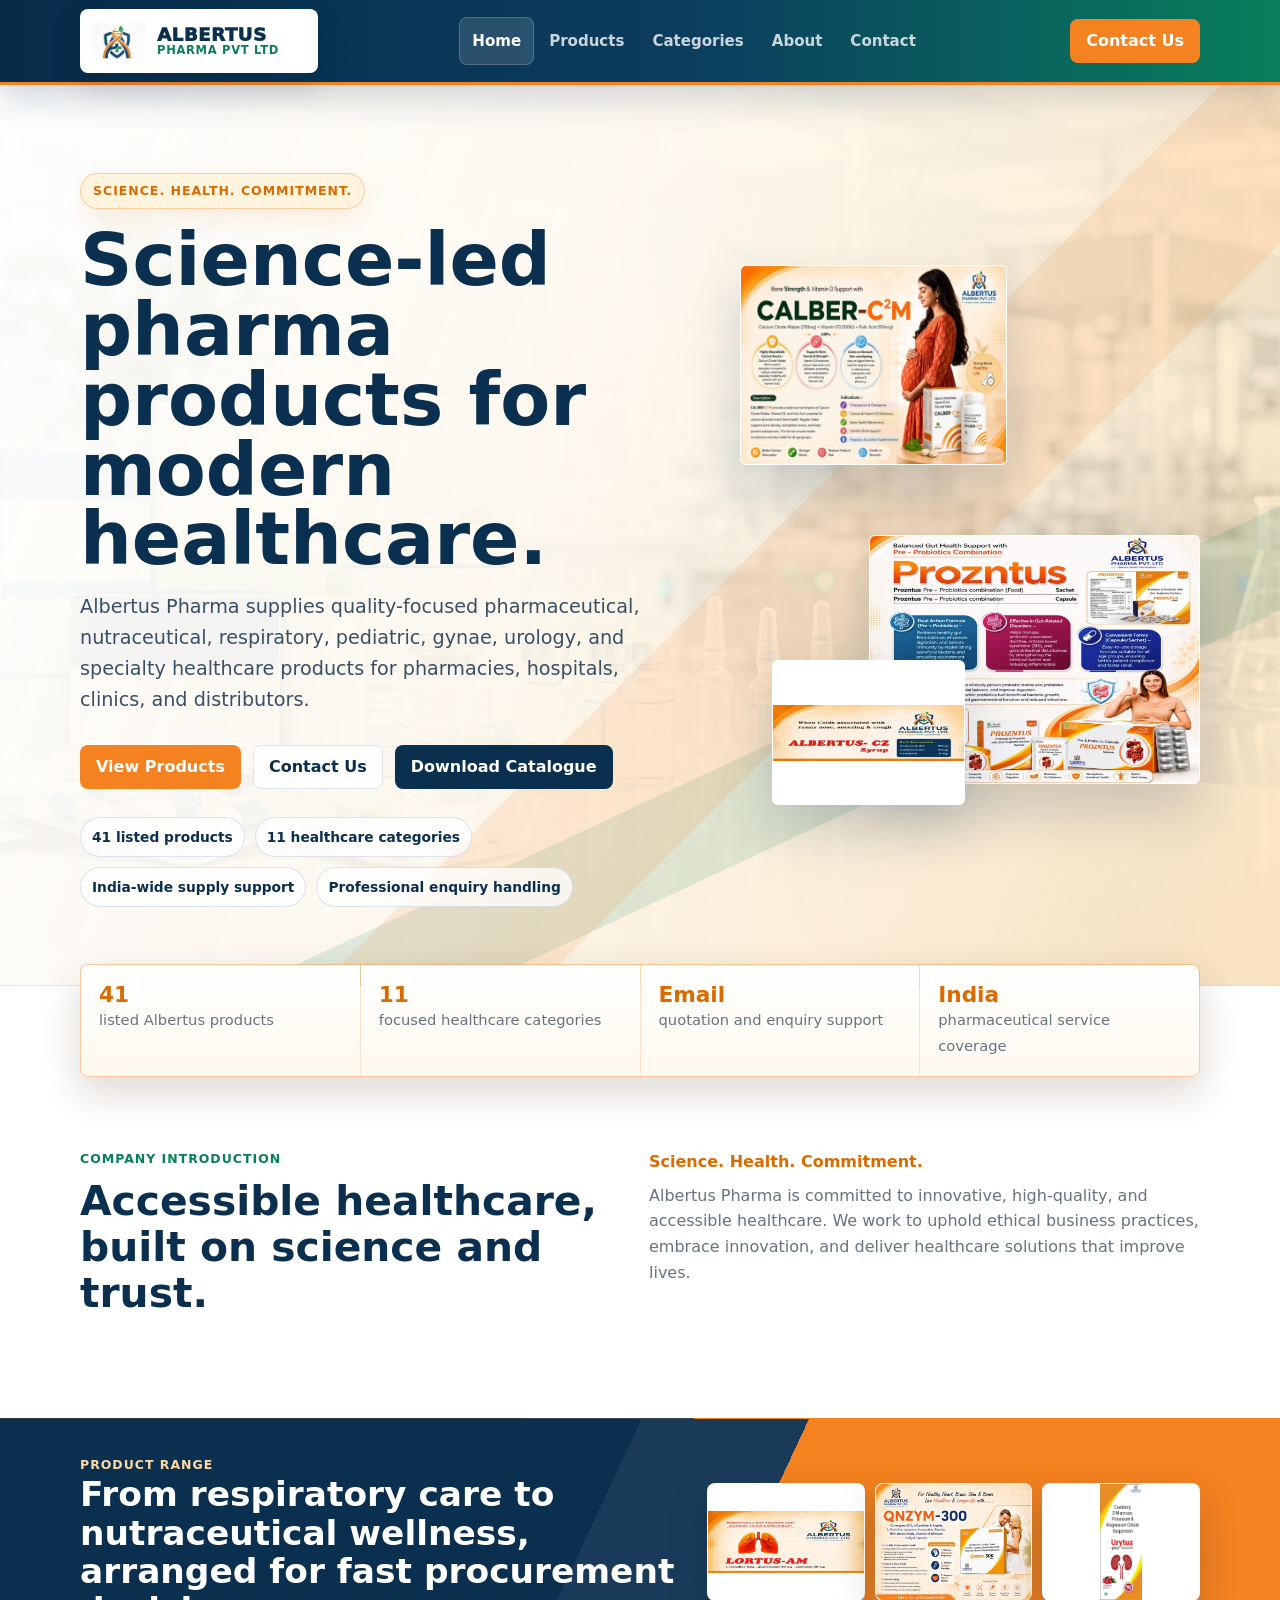
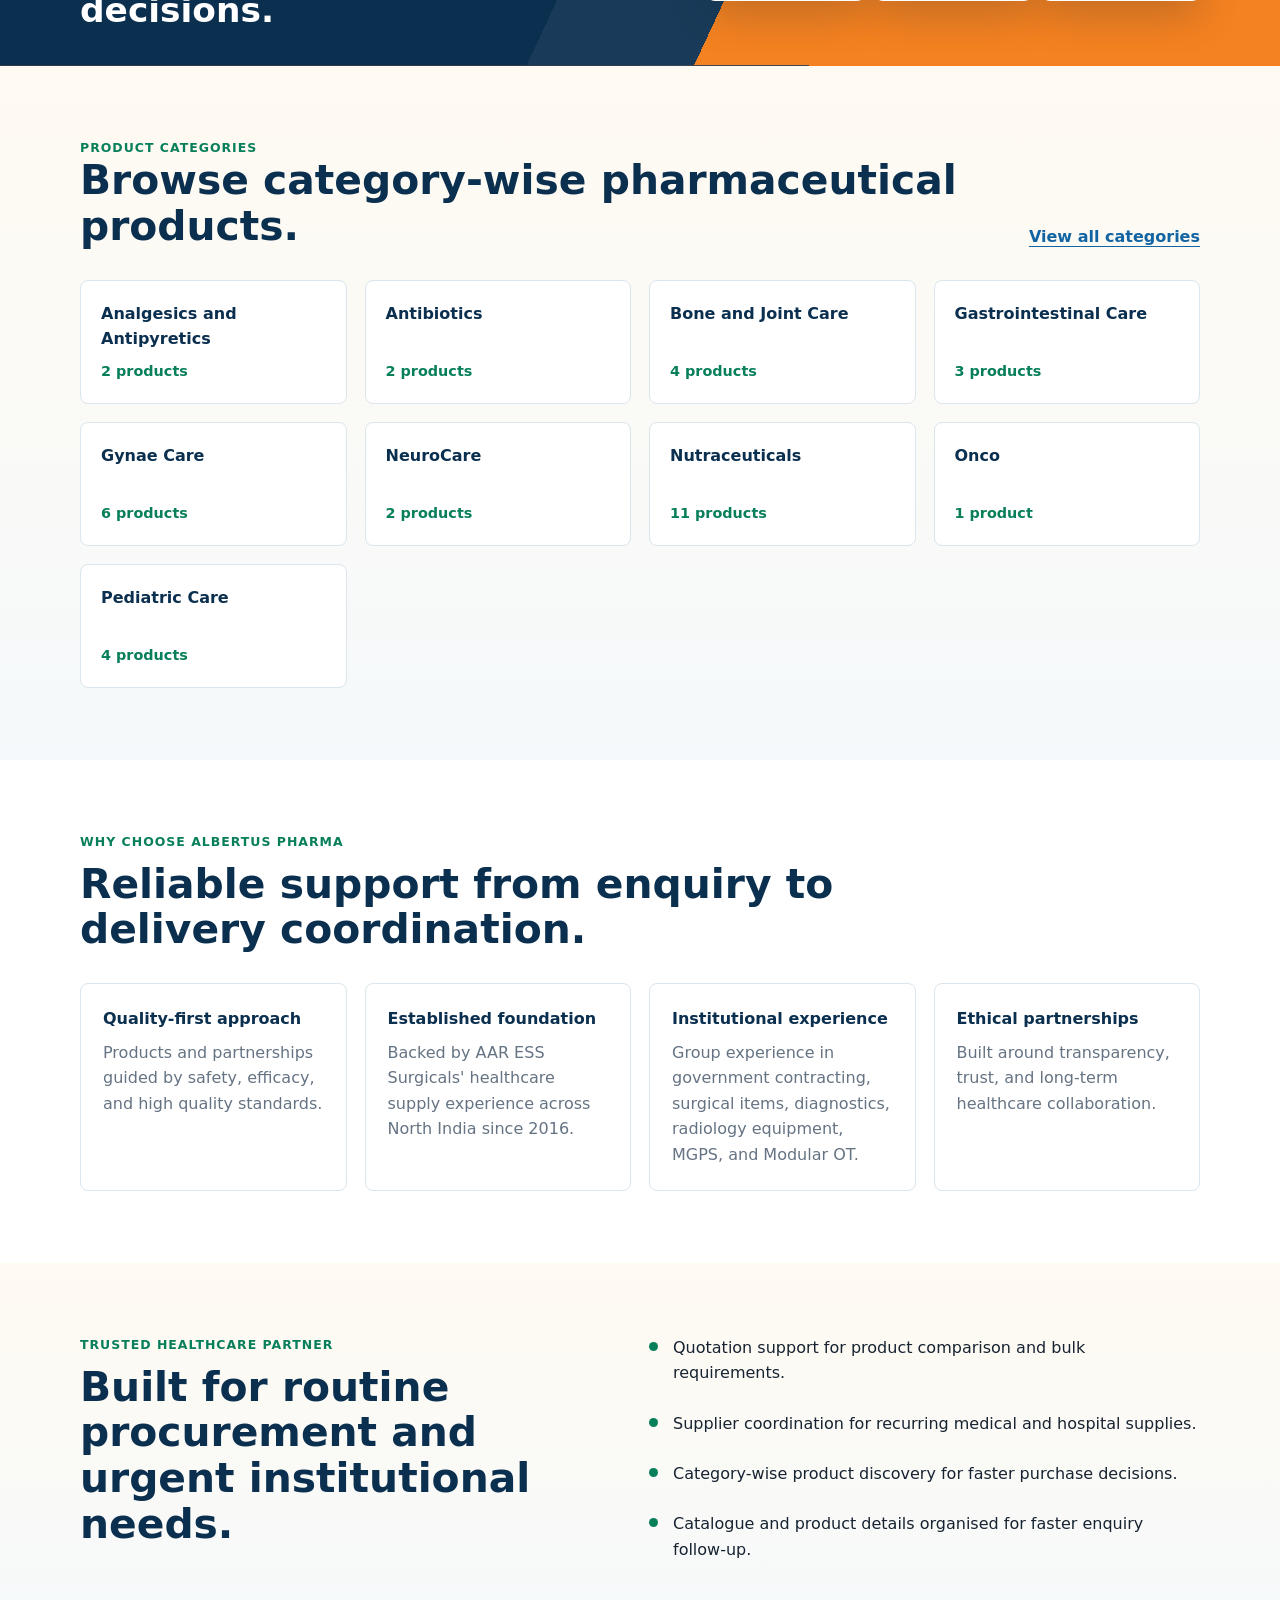
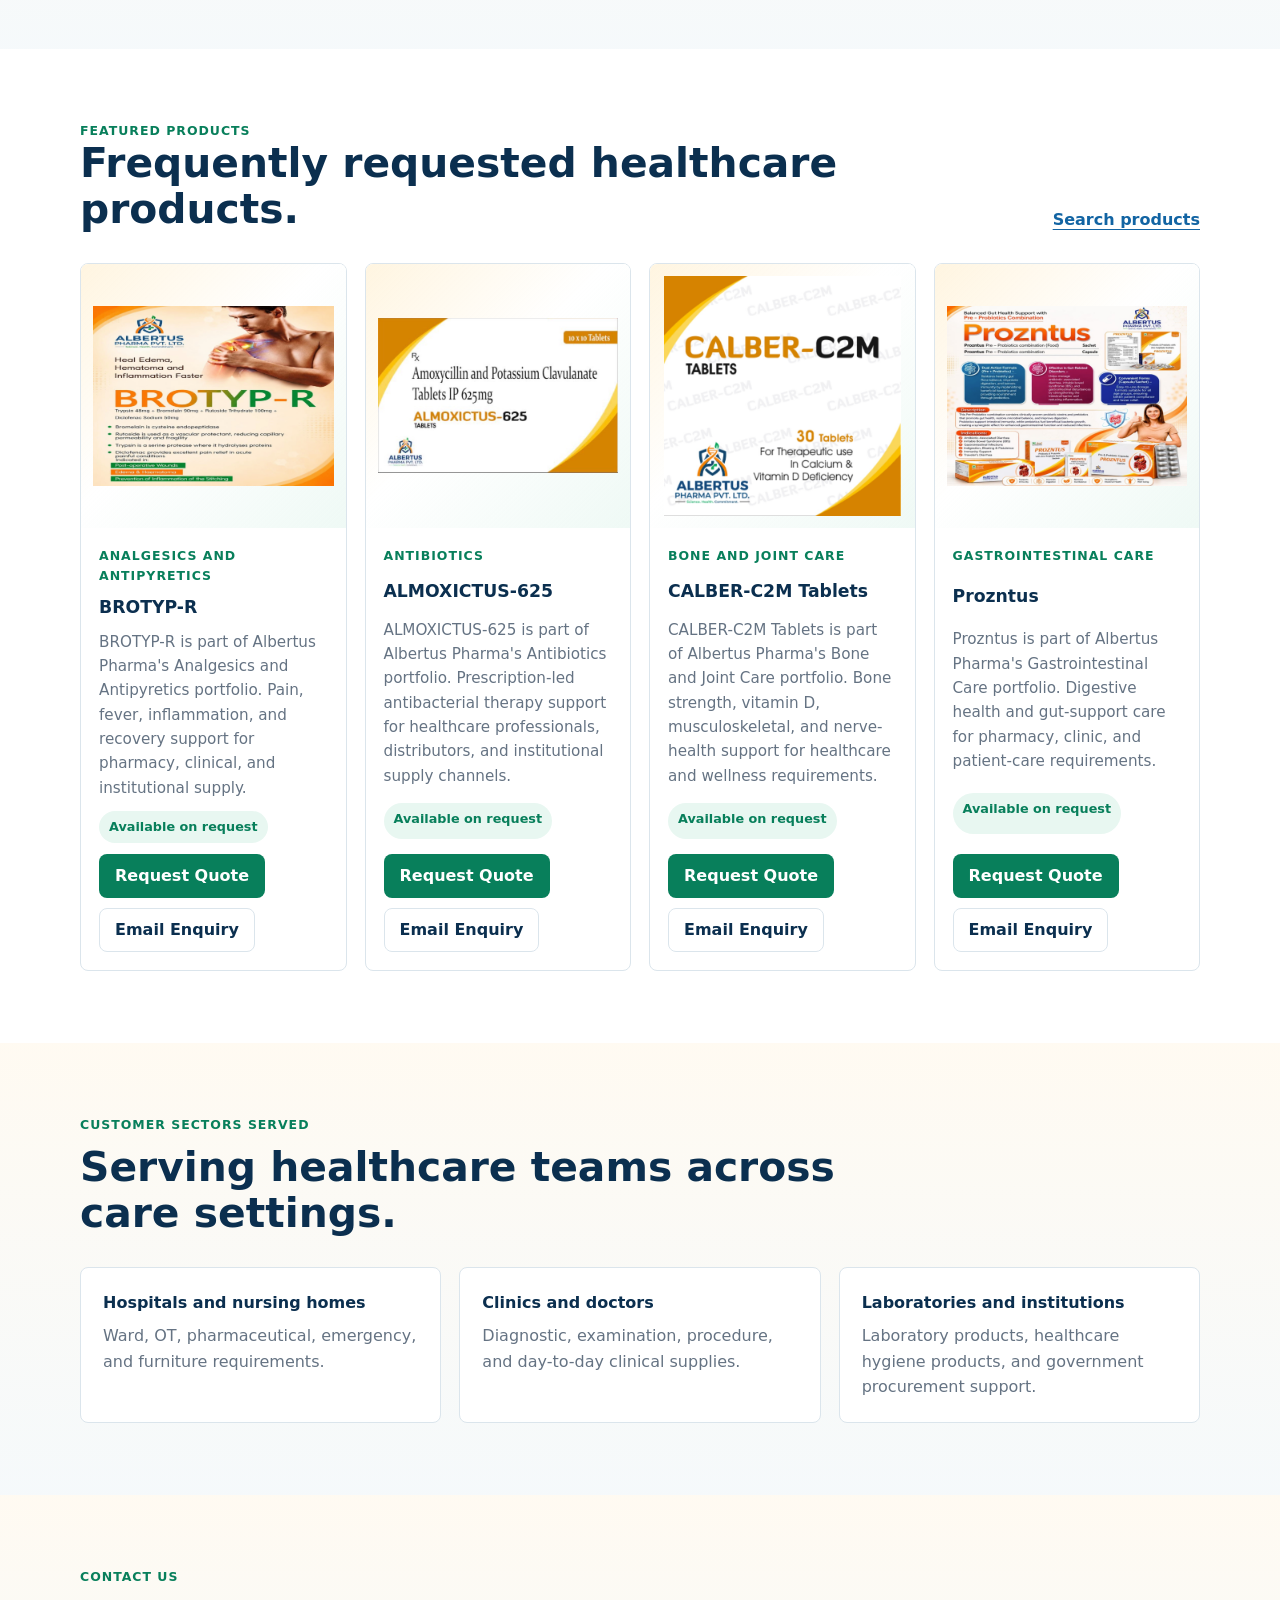
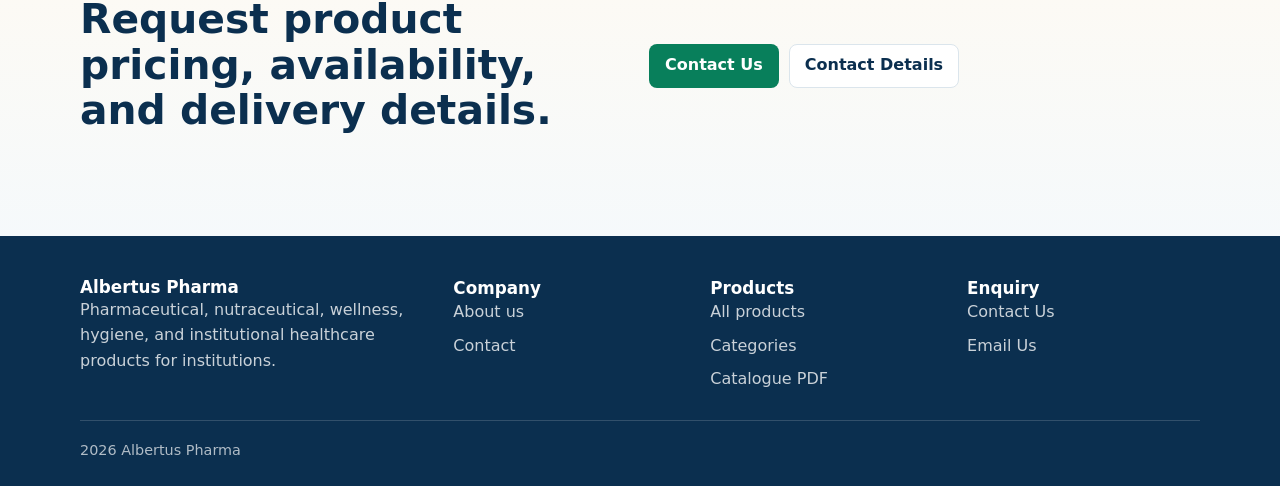
==== commit 671faef7: "Remove home product showcase strip" ====
--- a/index.html
+++ b/index.html
@@ -7,7 +7,7 @@
   <meta name="description" content="Albertus Pharma supplies pharmaceutical, nutraceutical, wellness, hygiene, and institutional healthcare products to hospitals, clinics, laboratories, and government departments.">
   <meta name="keywords" content="pharmaceutical products supplier, pharmaceutical products, nutraceuticals, hospital supply, quality assurance, healthcare products, pharmaceutical distribution">
   <link rel="canonical" href="https://www.albertuspharma.com/">
-  <link rel="stylesheet" href="/assets/css/styles.css?v=20260802-brand-showcase">
+  <link rel="stylesheet" href="/assets/css/styles.css?v=20260802-no-showcase">
   <script type="application/ld+json">
     {"@context":"https://schema.org","@type":"MedicalBusiness","name":"Albertus Pharma","description":"Supplier and distributor of pharmaceutical, nutraceutical, wellness, hygiene, and institutional healthcare products.","areaServed":"India","url":"https://www.albertuspharma.com/","email":"info@albertuspharma.com","address":{"@type":"PostalAddress","addressLocality":"Hamirpur","addressRegion":"Himachal Pradesh","postalCode":"177001","addressCountry":"IN"}}
   </script>
@@ -27,30 +27,6 @@
       <a class="button button-primary top-action" href="/contact/">Contact Us</a>
     </div>
   </header>
-
-  <section class="brand-showcase" aria-label="Albertus Pharma brand and product showcase">
-    <div class="container brand-showcase-inner">
-      <div class="brand-showcase-lockup">
-        <img src="/assets/img/albertus-logo-header.png" alt="Albertus Pharma Pvt Ltd logo">
-        <div>
-          <strong>Science. Health. Commitment.</strong>
-          <span>Pharmaceutical care portfolio for modern healthcare partners.</span>
-        </div>
-      </div>
-      <div class="brand-showcase-gallery" aria-hidden="true">
-        <div class="brand-showcase-track">
-          <img src="/assets/img/products/gynae-care-calber-c2m.jpg" alt="">
-          <img src="/assets/img/products/gastrointestinal-care-prozntus.jpg" alt="">
-          <img src="/assets/img/products/respiratory-care-lortus-am.jpg" alt="">
-          <img src="/assets/img/products/pediatric-care-ferrtus-fe-drops.jpg" alt="">
-          <img src="/assets/img/products/nutraceuticals-qnzym-300.jpg" alt="">
-          <img src="/assets/img/products/urology-urytus-suspension.jpg" alt="">
-          <img src="/assets/img/products/gynae-care-calber-c2m.jpg" alt="">
-          <img src="/assets/img/products/gastrointestinal-care-prozntus.jpg" alt="">
-        </div>
-      </div>
-    </div>
-  </section>
 
   <main>
     <section class="hero">
--- a/assets/css/styles.css
+++ b/assets/css/styles.css
@@ -196,104 +196,6 @@
   display: none;
 }
 
-.brand-showcase {
-  position: relative;
-  overflow: hidden;
-  border-bottom: 1px solid rgba(245, 130, 32, 0.2);
-  background:
-    linear-gradient(90deg, rgba(255, 249, 238, 0.98), rgba(232, 247, 241, 0.96)),
-    #fff;
-}
-
-.brand-showcase-inner {
-  min-height: 118px;
-  display: grid;
-  grid-template-columns: minmax(260px, 0.9fr) minmax(0, 1.35fr);
-  gap: 24px;
-  align-items: center;
-  padding: 16px 0;
-}
-
-.brand-showcase-lockup {
-  display: flex;
-  align-items: center;
-  gap: 16px;
-  min-width: 0;
-}
-
-.brand-showcase-lockup img {
-  width: 112px;
-  height: 86px;
-  flex: 0 0 auto;
-  padding: 6px;
-  border: 1px solid rgba(18, 100, 163, 0.16);
-  border-radius: 8px;
-  background: #fff;
-  object-fit: contain;
-  box-shadow: 0 12px 28px rgba(11, 47, 79, 0.1);
-}
-
-.brand-showcase-lockup div {
-  display: grid;
-  gap: 5px;
-  min-width: 0;
-}
-
-.brand-showcase-lockup strong {
-  color: var(--orange-700);
-  font-size: 0.98rem;
-  font-weight: 950;
-  letter-spacing: 0.06em;
-  text-transform: uppercase;
-}
-
-.brand-showcase-lockup span {
-  color: #385066;
-  font-weight: 750;
-  line-height: 1.35;
-}
-
-.brand-showcase-gallery {
-  overflow: hidden;
-  min-width: 0;
-  padding: 4px 0;
-  -webkit-mask-image: linear-gradient(90deg, transparent 0, #000 8%, #000 92%, transparent 100%);
-  mask-image: linear-gradient(90deg, transparent 0, #000 8%, #000 92%, transparent 100%);
-}
-
-.brand-showcase-track {
-  display: flex;
-  width: max-content;
-  gap: 12px;
-  animation: showcaseSlide 26s linear infinite;
-}
-
-.brand-showcase-gallery:hover .brand-showcase-track {
-  animation-play-state: paused;
-}
-
-.brand-showcase-track img {
-  width: 150px;
-  height: 86px;
-  flex: 0 0 auto;
-  padding: 7px;
-  border: 1px solid rgba(18, 100, 163, 0.14);
-  border-radius: 8px;
-  background: #fff;
-  box-shadow: 0 12px 26px rgba(11, 47, 79, 0.1);
-  object-fit: contain;
-}
-
-@keyframes showcaseSlide {
-  from {
-    transform: translateX(0);
-  }
-
-  to {
-    transform: translateX(-50%);
-  }
-}
-
 .hero {
   position: relative;
   overflow: hidden;
@@ -1423,22 +1325,6 @@
 }
 
 @media (max-width: 979px) {
-  .brand-showcase-inner {
-    grid-template-columns: 1fr;
-    gap: 12px;
-    padding: 14px 0;
-  }
-
-  .brand-showcase-lockup img {
-    width: 96px;
-    height: 74px;
-  }
-
-  .brand-showcase-track img {
-    width: 132px;
-    height: 76px;
-  }
-
   .hero {
     min-height: auto;
   }
@@ -1479,26 +1365,6 @@
     font-size: 0.62rem;
   }
 
-  .brand-showcase-inner {
-    min-height: 0;
-  }
-
-  .brand-showcase-lockup {
-    align-items: center;
-  }
-
-  .brand-showcase-lockup strong {
-    font-size: 0.82rem;
-  }
-
-  .brand-showcase-lockup span {
-    font-size: 0.92rem;
-  }
-
-  .brand-showcase-gallery {
-    margin-inline: -16px;
-  }
-
   .hero-product-stage {
     display: none;
   }
@@ -1532,12 +1398,6 @@
   }
 }
 
-@media (prefers-reduced-motion: reduce) {
-  .brand-showcase-track {
-    animation: none;
-  }
-}
-
 @media (max-width: 420px) {
   .brand-mark {
     max-width: 228px;
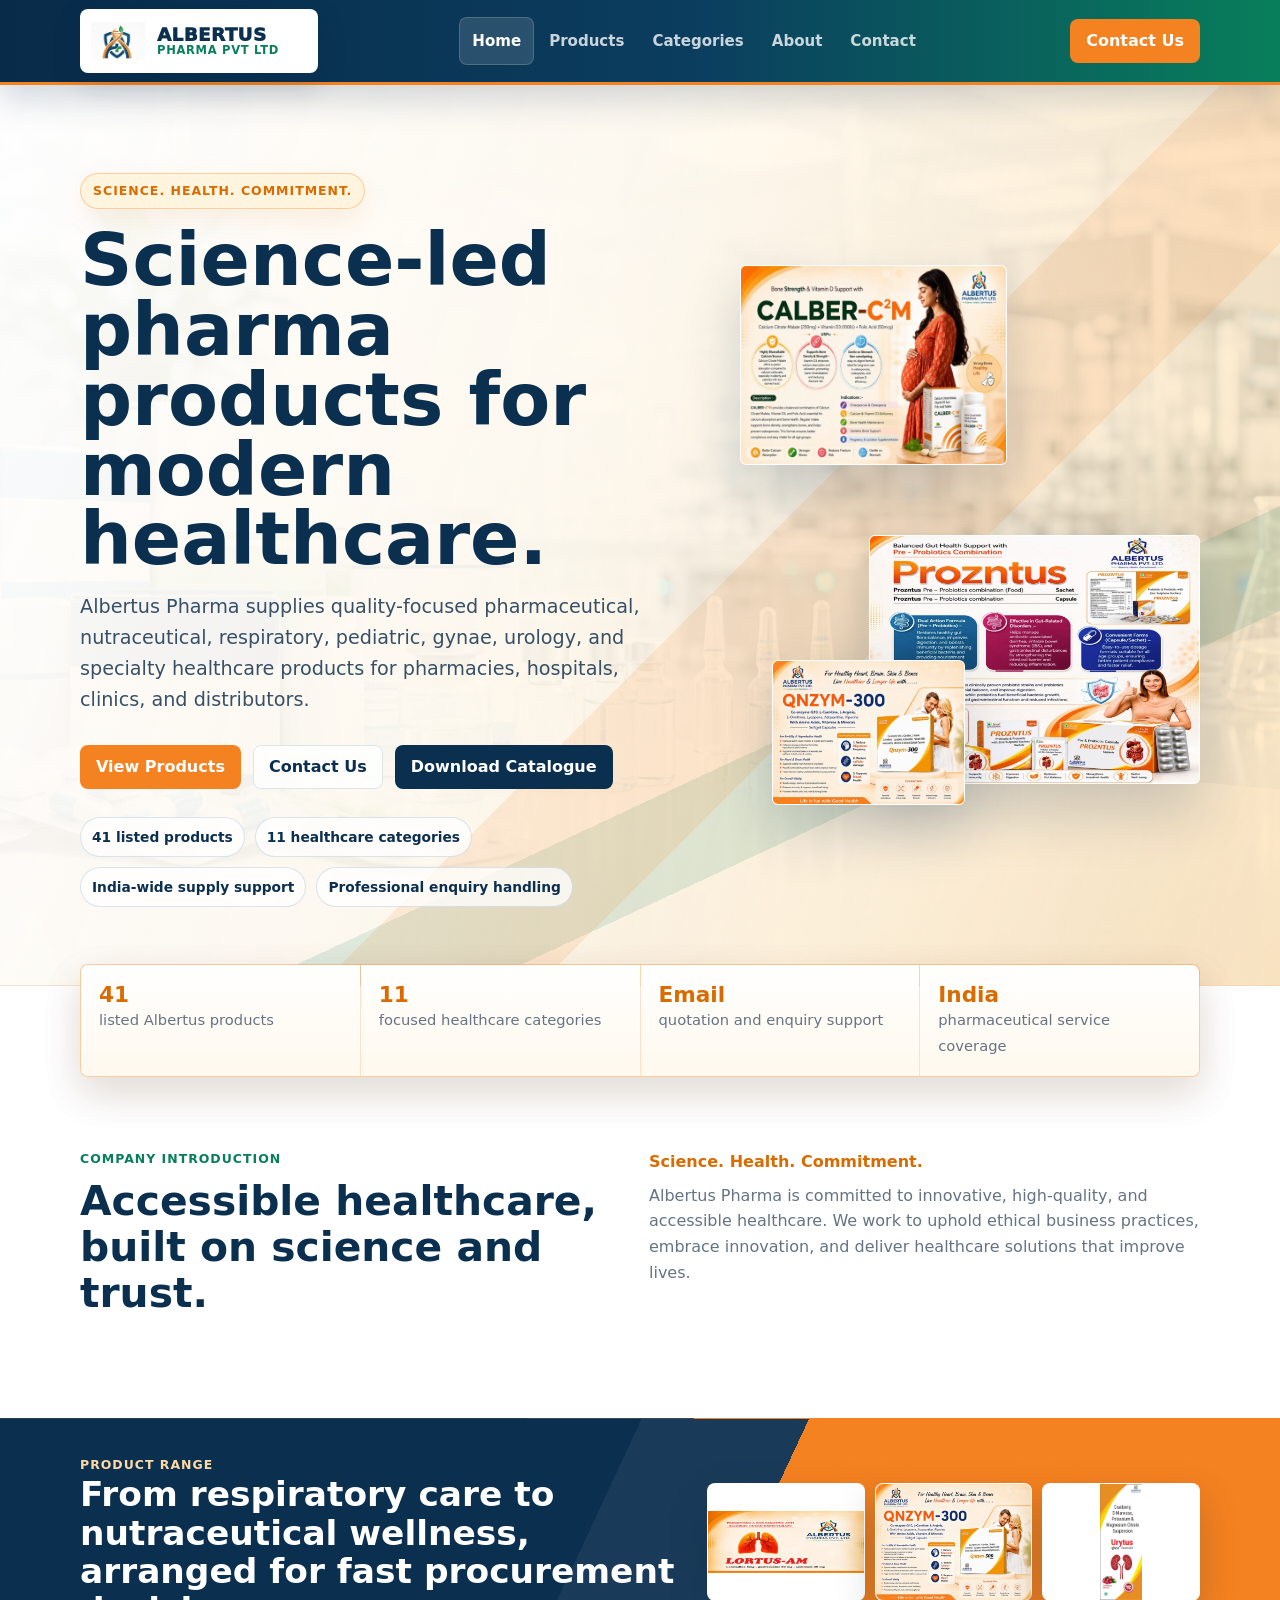
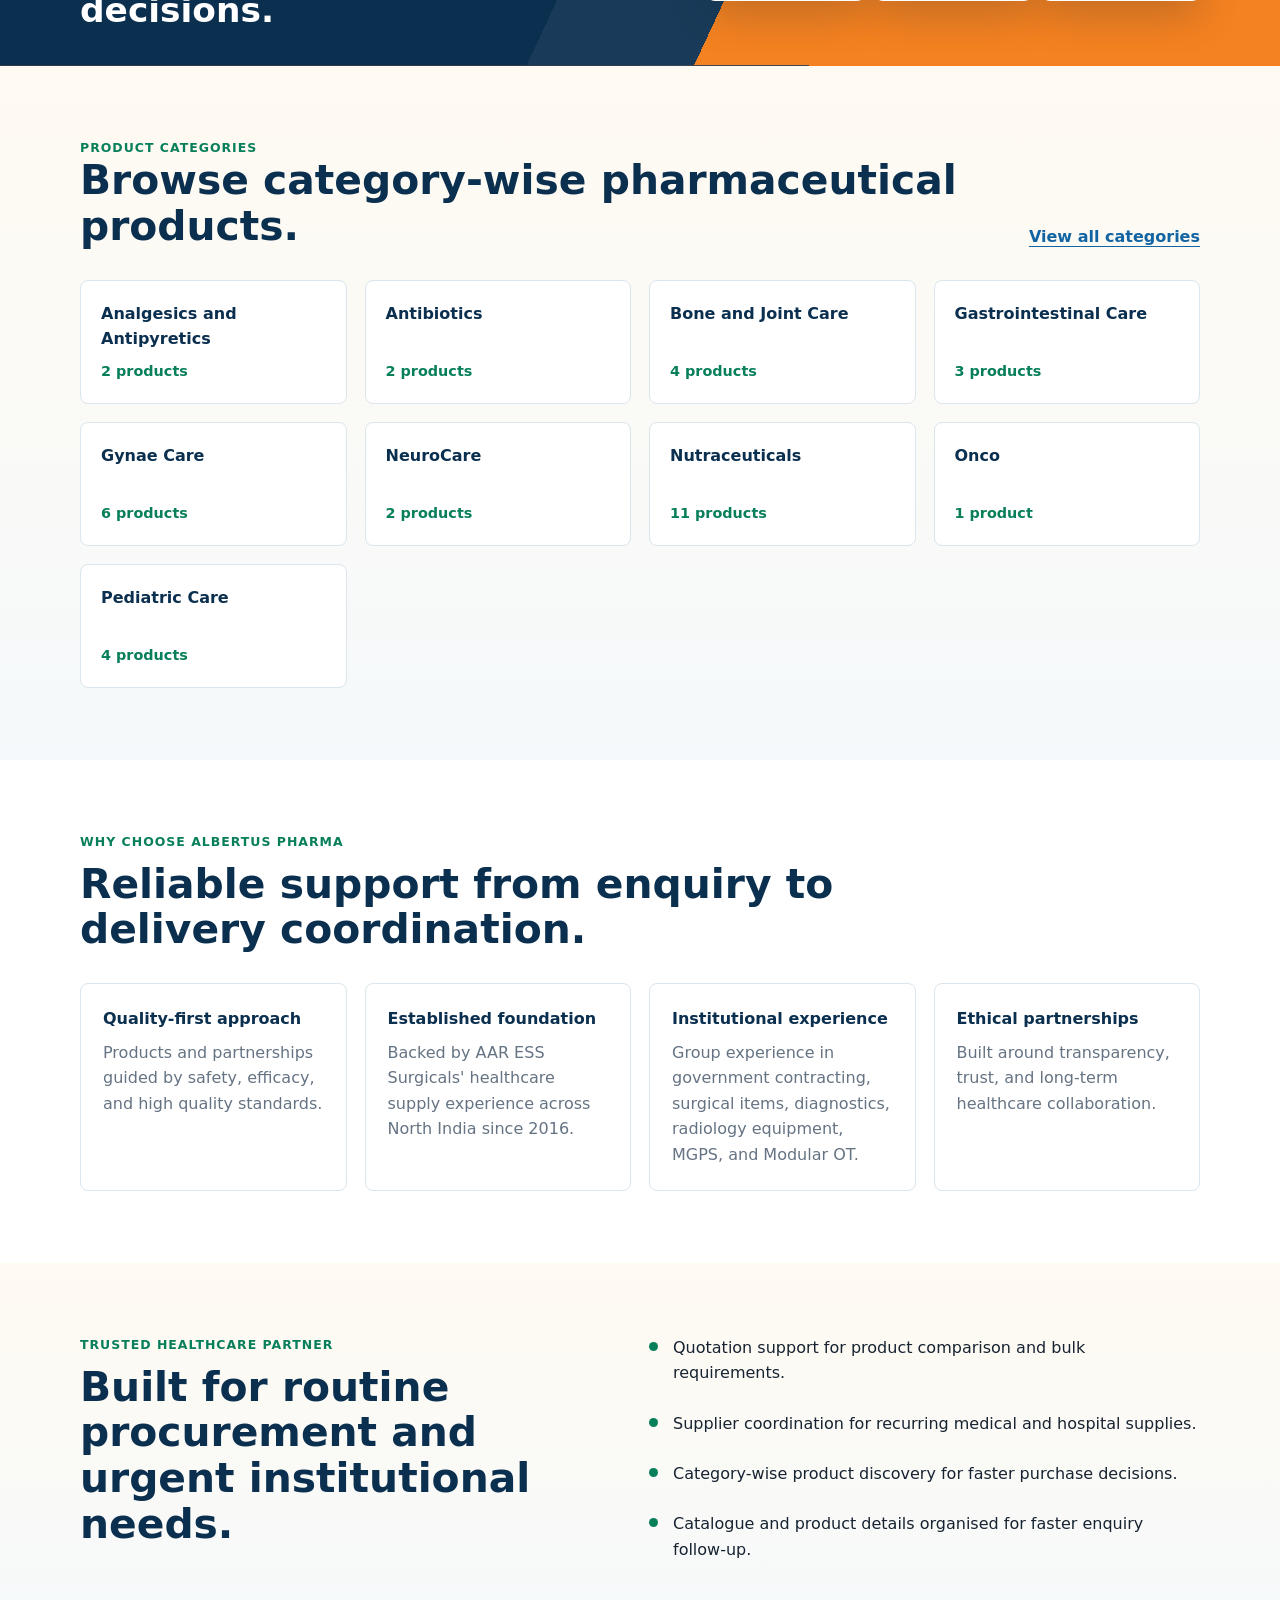
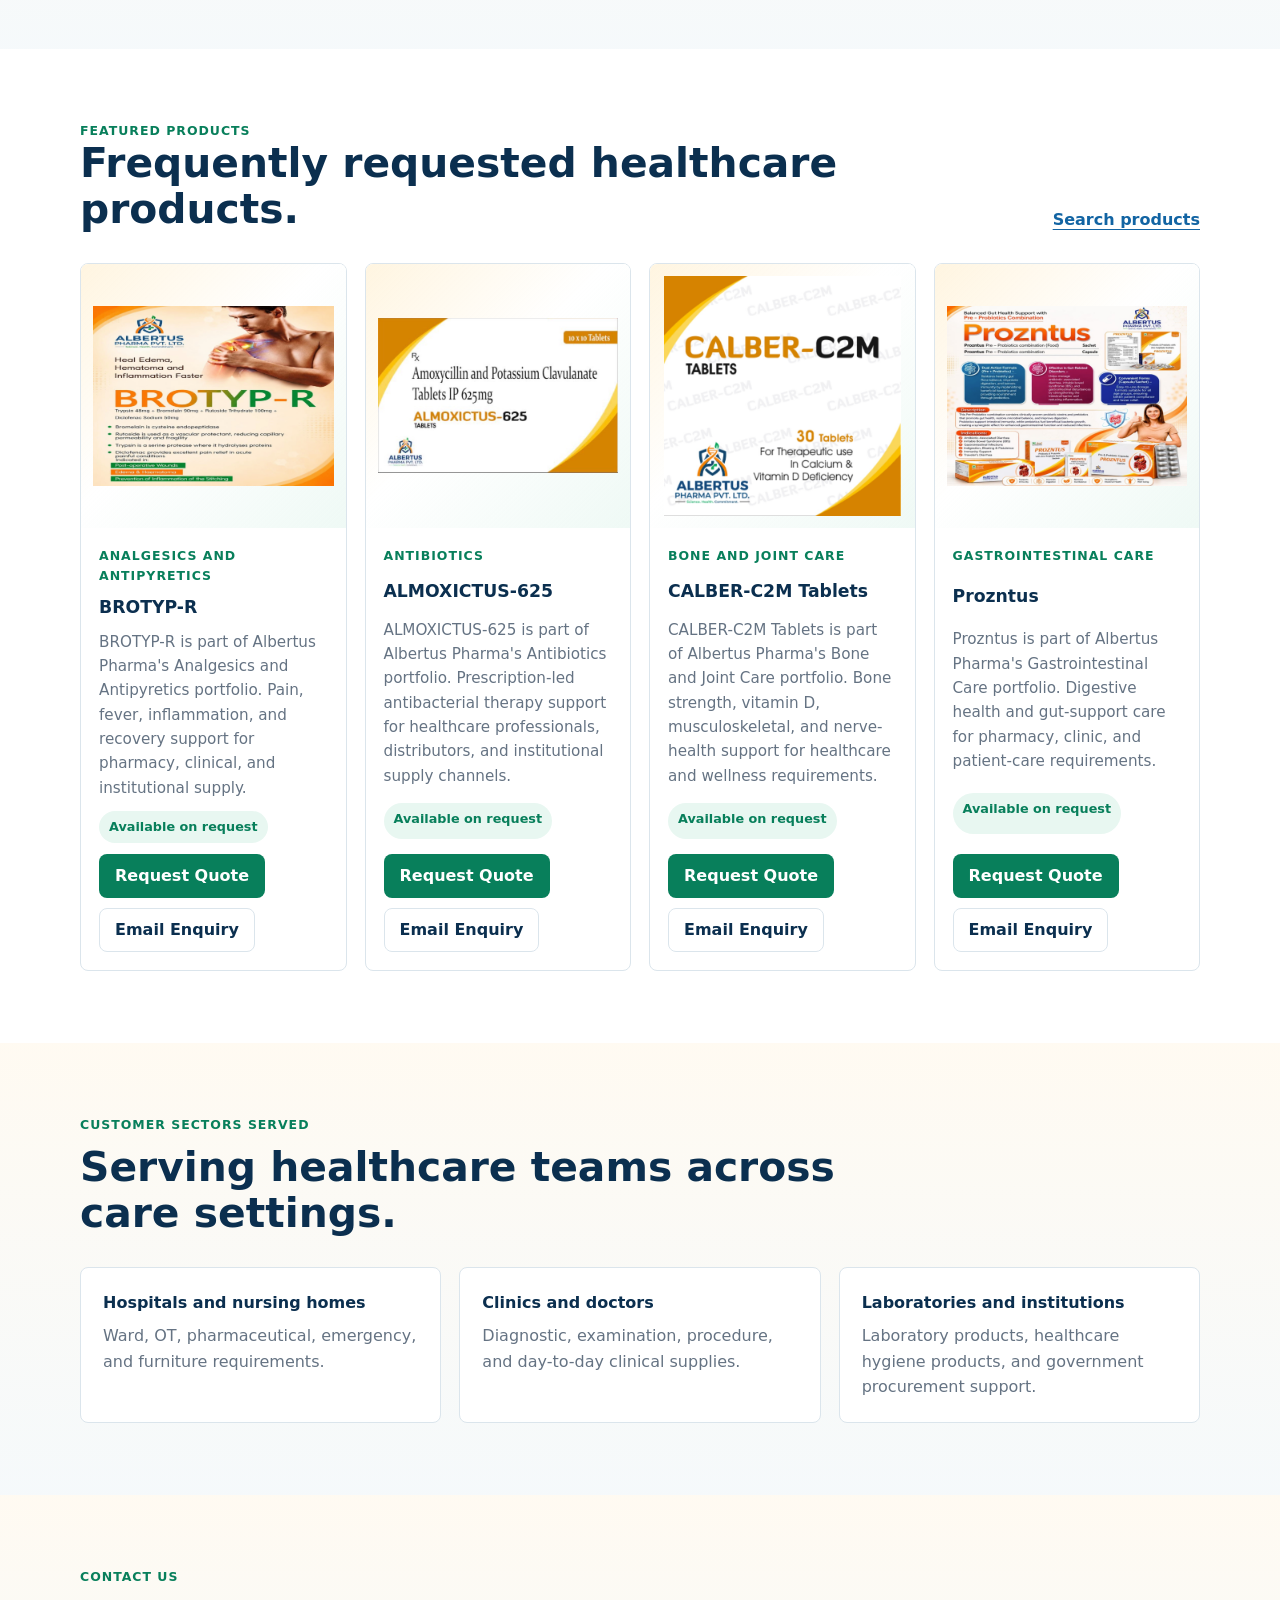
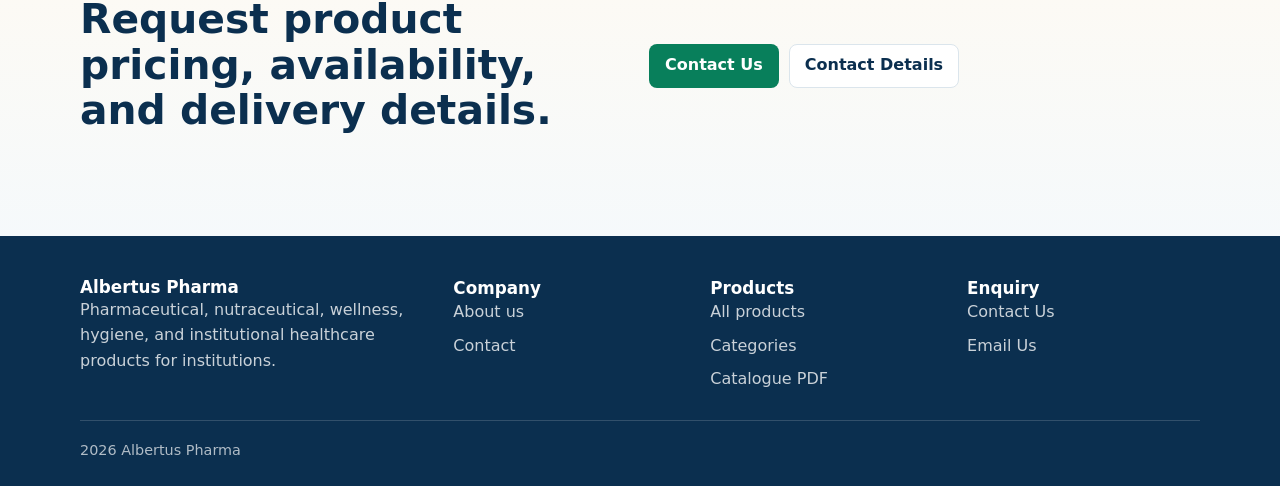
==== commit 1b3f9ff2: "Update home hero product image" ====
--- a/index.html
+++ b/index.html
@@ -33,7 +33,7 @@
       <div class="hero-product-stage" aria-hidden="true">
         <img class="hero-product hero-product-main" src="/assets/img/products/gastrointestinal-care-prozntus.jpg" alt="">
         <img class="hero-product hero-product-secondary" src="/assets/img/products/gynae-care-calber-c2m.jpg" alt="">
-        <img class="hero-product hero-product-tertiary" src="/assets/img/products/respiratory-care-albertus-cz-syrup.jpg" alt="">
+        <img class="hero-product hero-product-tertiary" src="/assets/img/products/nutraceuticals-qnzym-300.jpg" alt="">
       </div>
       <div class="hero-inner">
         <div class="hero-content">
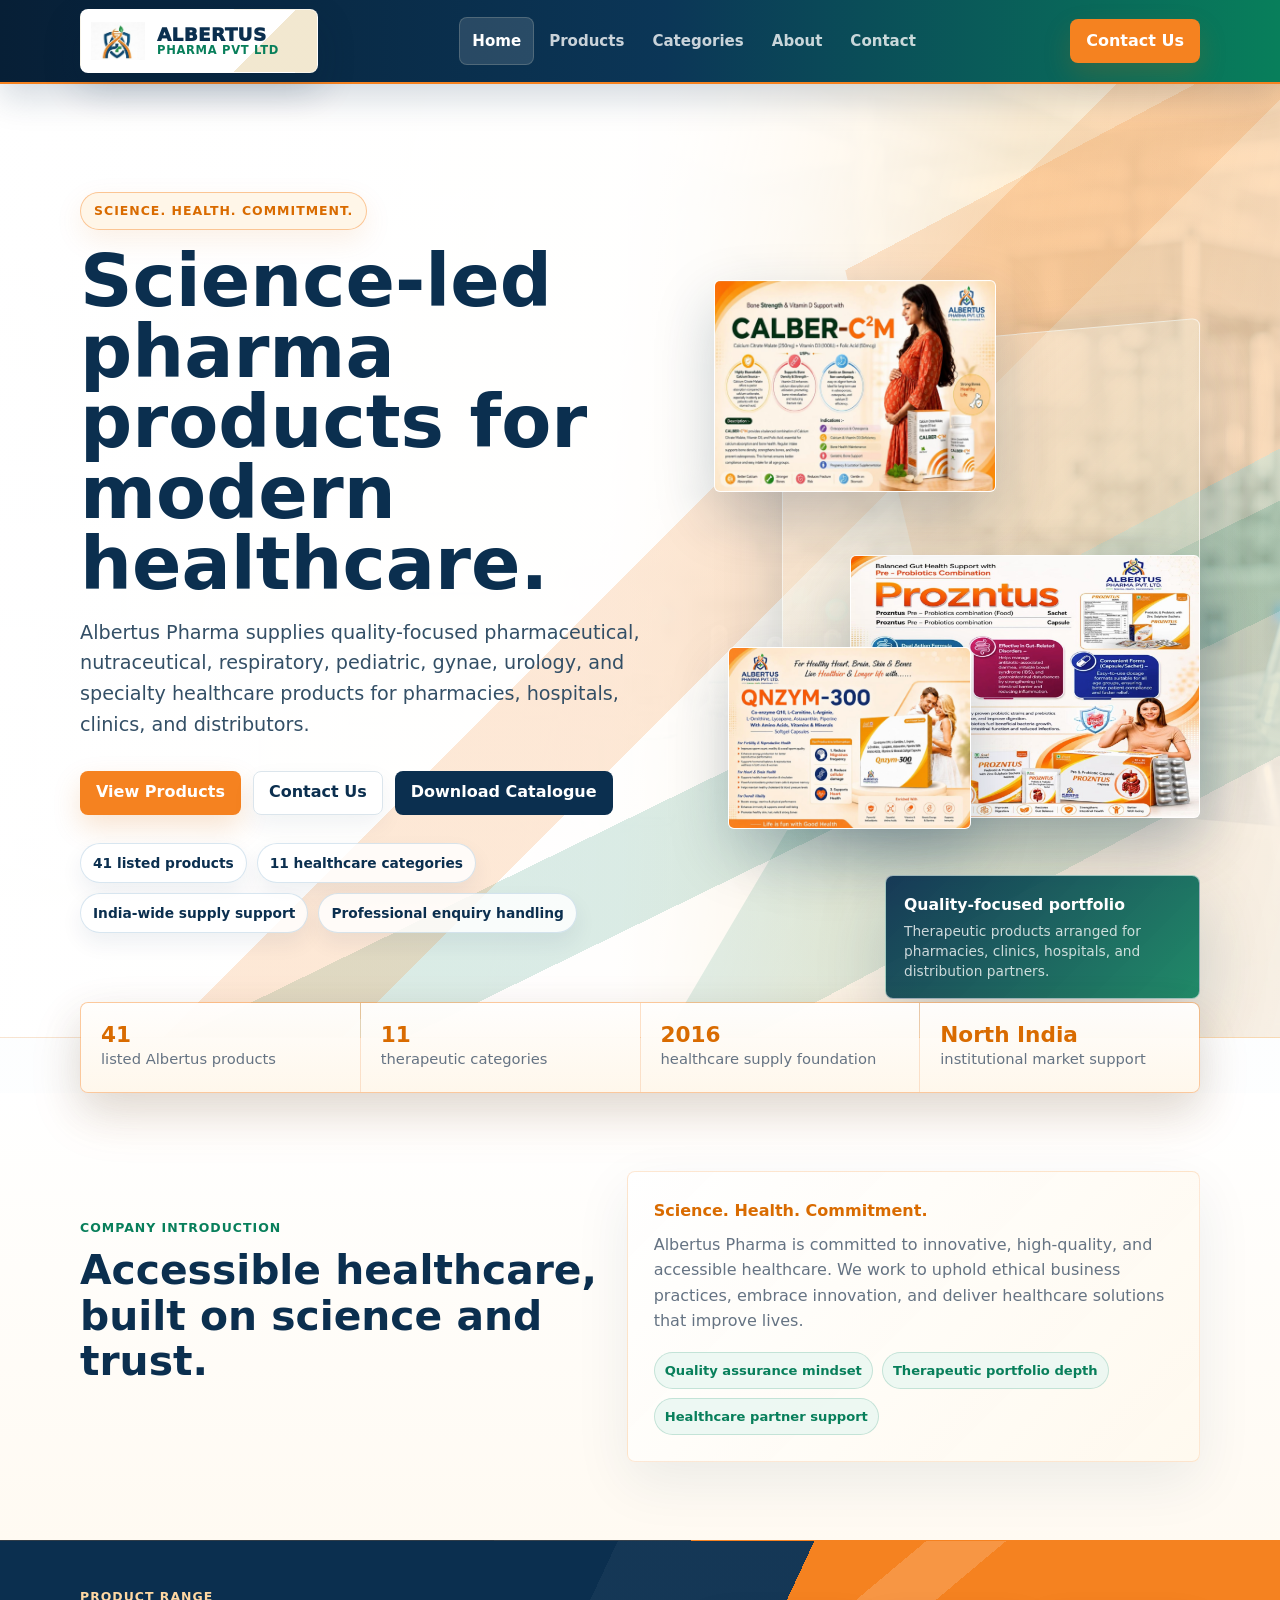
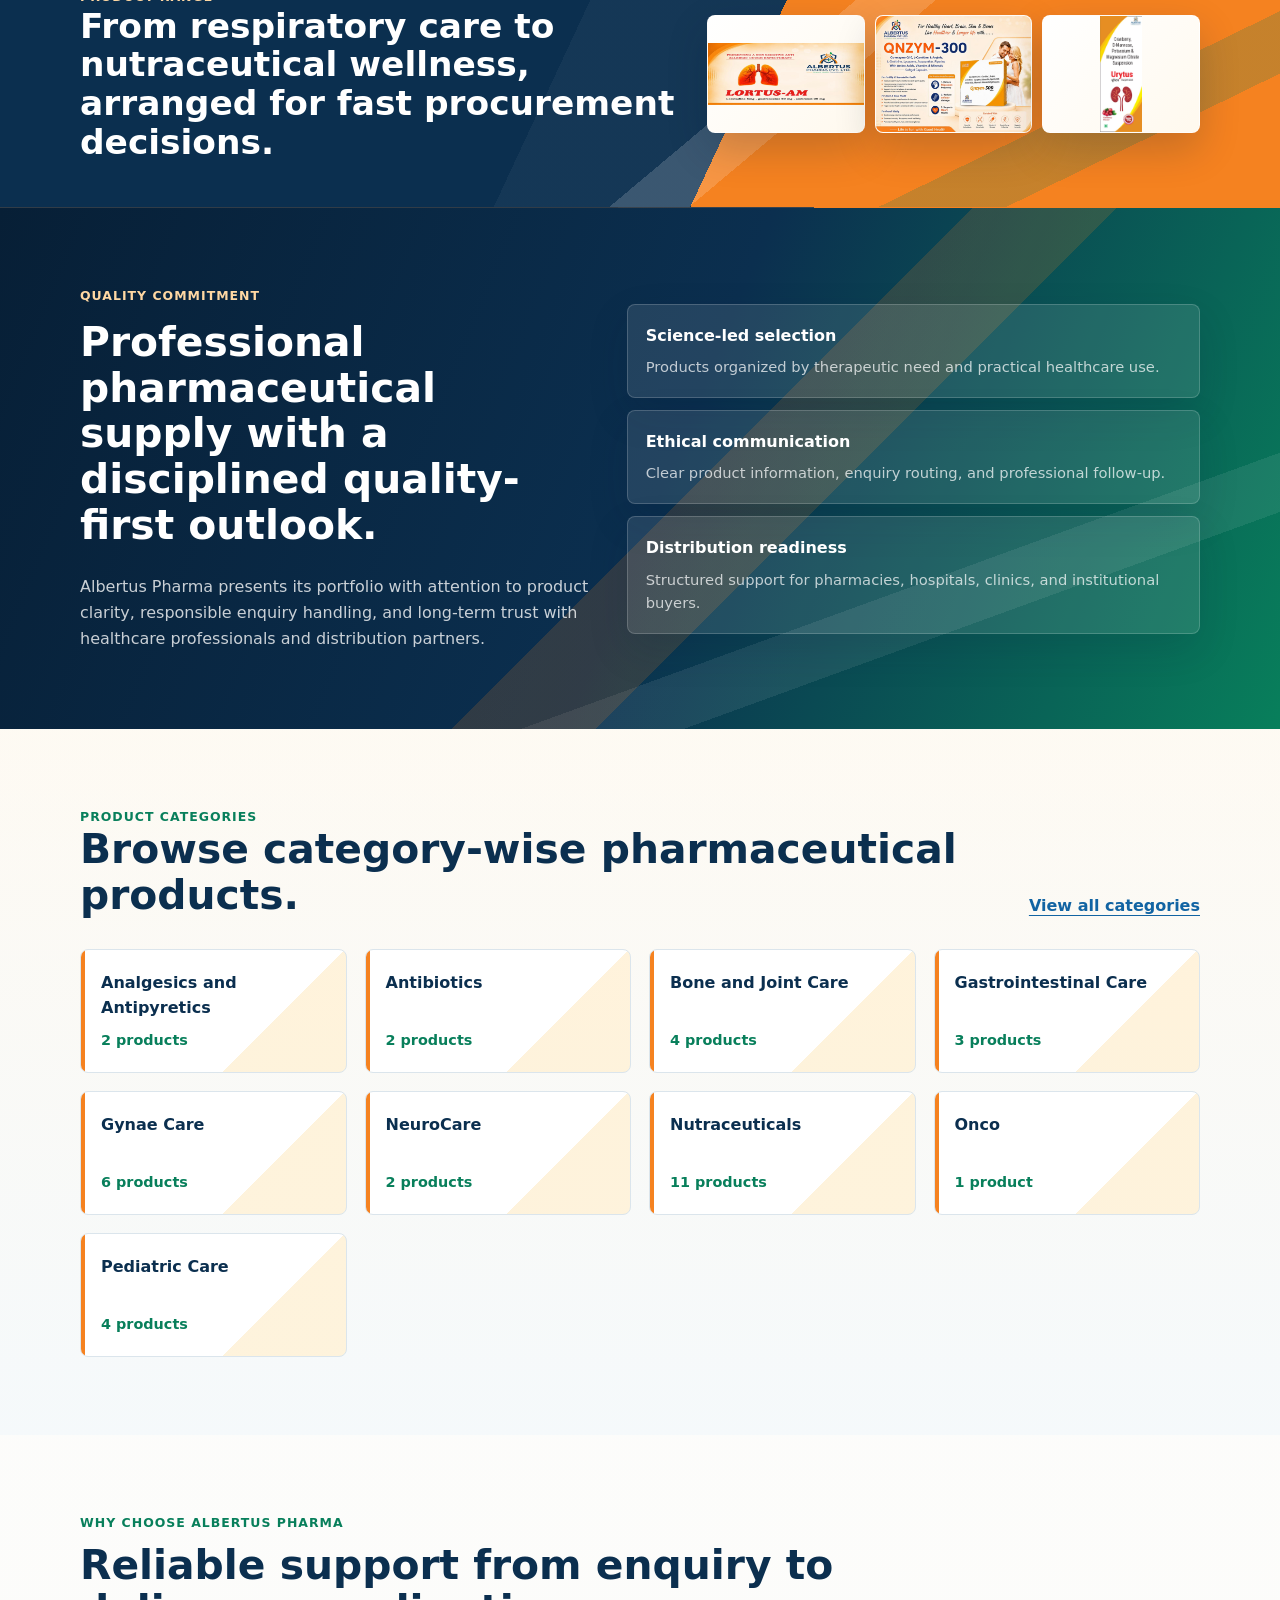
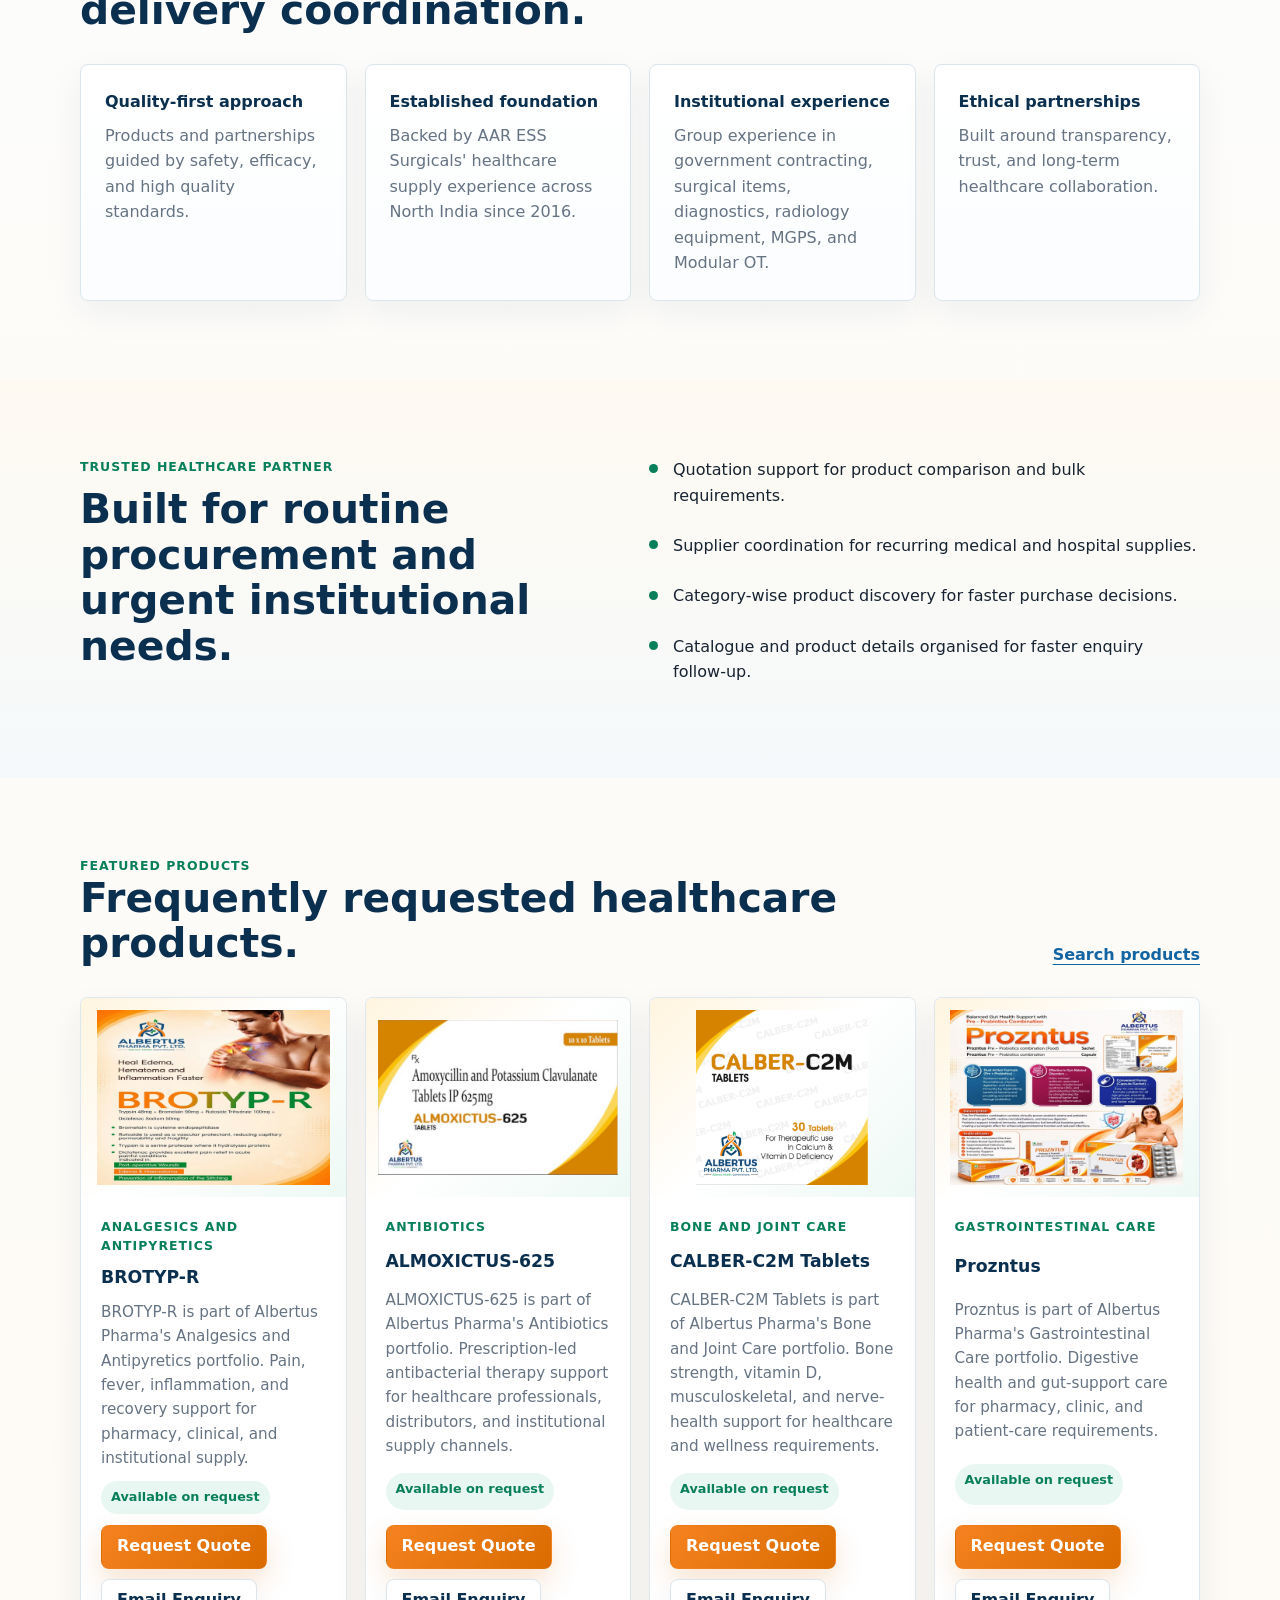
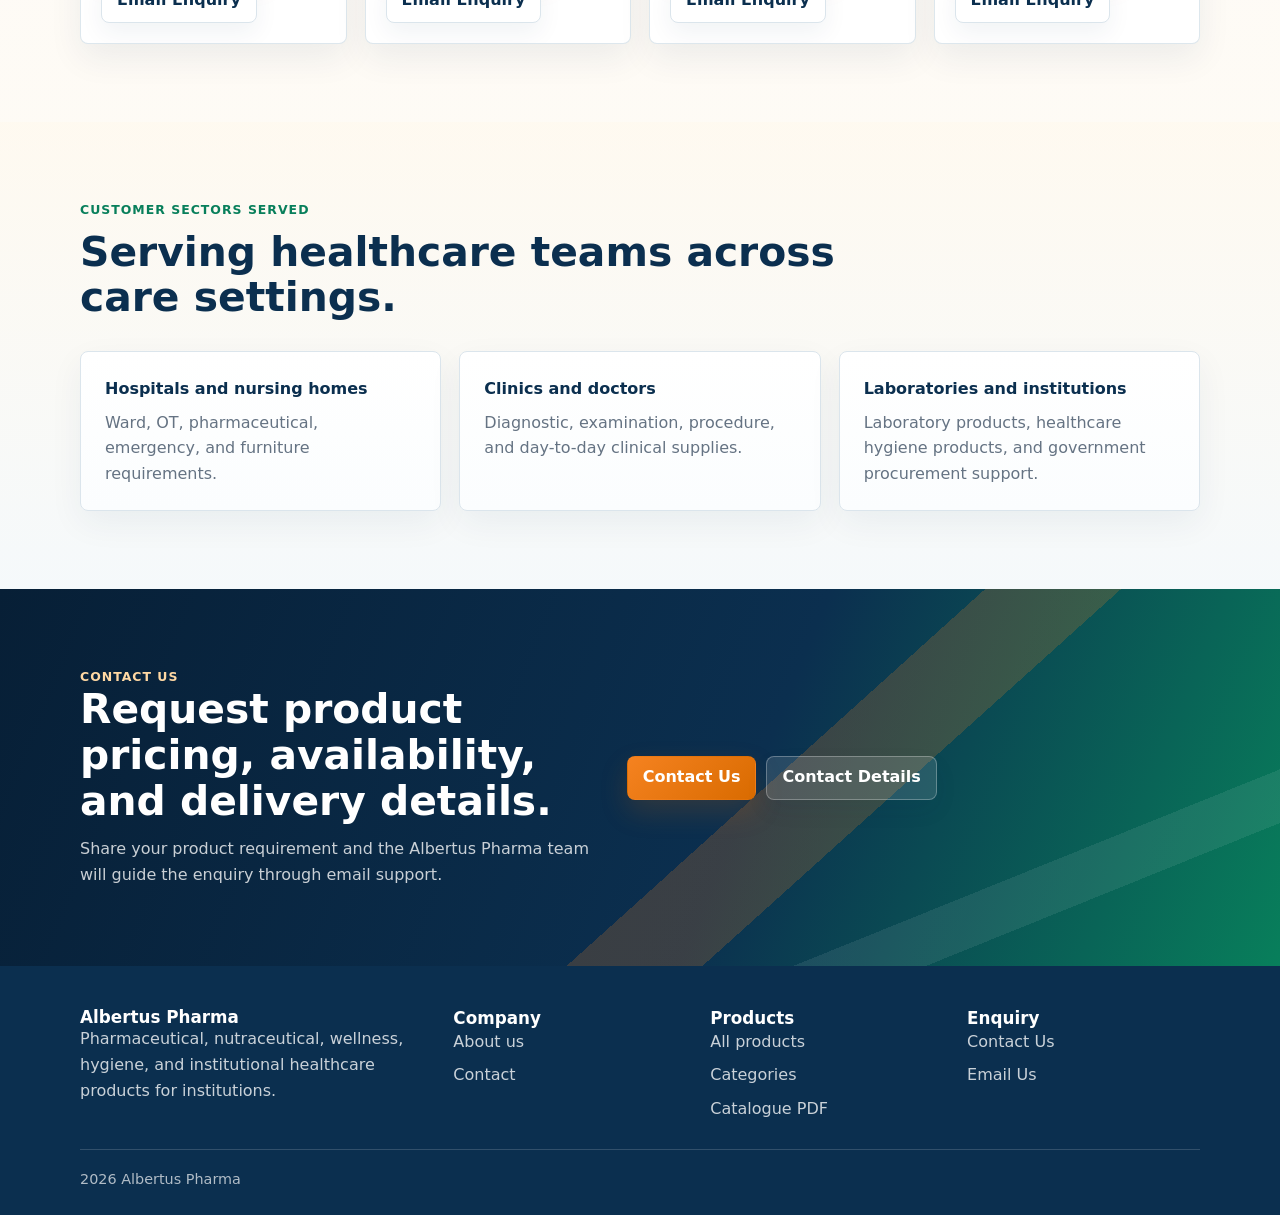
==== commit a1283c50: "Polish Albertus Pharma homepage design" ====
--- a/index.html
+++ b/index.html
@@ -7,7 +7,7 @@
   <meta name="description" content="Albertus Pharma supplies pharmaceutical, nutraceutical, wellness, hygiene, and institutional healthcare products to hospitals, clinics, laboratories, and government departments.">
   <meta name="keywords" content="pharmaceutical products supplier, pharmaceutical products, nutraceuticals, hospital supply, quality assurance, healthcare products, pharmaceutical distribution">
   <link rel="canonical" href="https://www.albertuspharma.com/">
-  <link rel="stylesheet" href="/assets/css/styles.css?v=20260802-no-showcase">
+  <link rel="stylesheet" href="/assets/css/styles.css?v=20260802-elegant-home">
   <script type="application/ld+json">
     {"@context":"https://schema.org","@type":"MedicalBusiness","name":"Albertus Pharma","description":"Supplier and distributor of pharmaceutical, nutraceutical, wellness, hygiene, and institutional healthcare products.","areaServed":"India","url":"https://www.albertuspharma.com/","email":"info@albertuspharma.com","address":{"@type":"PostalAddress","addressLocality":"Hamirpur","addressRegion":"Himachal Pradesh","postalCode":"177001","addressCountry":"IN"}}
   </script>
@@ -30,6 +30,7 @@
 
   <main>
     <section class="hero">
+      <div class="hero-atmosphere" aria-hidden="true"></div>
       <div class="hero-product-stage" aria-hidden="true">
         <img class="hero-product hero-product-main" src="/assets/img/products/gastrointestinal-care-prozntus.jpg" alt="">
         <img class="hero-product hero-product-secondary" src="/assets/img/products/gynae-care-calber-c2m.jpg" alt="">
@@ -52,23 +53,34 @@
             <span>Professional enquiry handling</span>
           </div>
         </div>
+        <div class="hero-quality-card" aria-label="Albertus Pharma quality focus">
+          <strong>Quality-focused portfolio</strong>
+          <span>Therapeutic products arranged for pharmacies, clinics, hospitals, and distribution partners.</span>
+        </div>
       </div>
     </section>
 
     <div class="trust-strip" aria-label="Company highlights">
       <div class="trust-item"><strong>41</strong><span>listed Albertus products</span></div>
-      <div class="trust-item"><strong>11</strong><span>focused healthcare categories</span></div>
-      <div class="trust-item"><strong>Email</strong><span>quotation and enquiry support</span></div>
-      <div class="trust-item"><strong>India</strong><span>pharmaceutical service coverage</span></div>
+      <div class="trust-item"><strong>11</strong><span>therapeutic categories</span></div>
+      <div class="trust-item"><strong>2016</strong><span>healthcare supply foundation</span></div>
+      <div class="trust-item"><strong>North India</strong><span>institutional market support</span></div>
     </div>
 
-    <section class="section">
-      <div class="container grid two">
+    <section class="section intro-section">
+      <div class="container intro-layout">
         <div class="section-head">
           <div class="eyebrow">Company introduction</div>
           <h2>Accessible healthcare, built on science and trust.</h2>
         </div>
-        <p class="muted company-intro-copy"><strong>Science. Health. Commitment.</strong> Albertus Pharma is committed to innovative, high-quality, and accessible healthcare. We work to uphold ethical business practices, embrace innovation, and deliver healthcare solutions that improve lives.</p>
+        <div class="intro-card">
+          <p class="muted company-intro-copy"><strong>Science. Health. Commitment.</strong> Albertus Pharma is committed to innovative, high-quality, and accessible healthcare. We work to uphold ethical business practices, embrace innovation, and deliver healthcare solutions that improve lives.</p>
+          <div class="intro-points" aria-label="Albertus Pharma strengths">
+            <span>Quality assurance mindset</span>
+            <span>Therapeutic portfolio depth</span>
+            <span>Healthcare partner support</span>
+          </div>
+        </div>
       </div>
     </section>
 
@@ -82,6 +94,21 @@
           <img src="/assets/img/products/respiratory-care-lortus-am.jpg" alt="LORTUS-AM respiratory care product">
           <img src="/assets/img/products/nutraceuticals-qnzym-300.jpg" alt="QNZYM-300 nutraceutical product">
           <img src="/assets/img/products/urology-urytus-suspension.jpg" alt="Urytus suspension urology product">
+        </div>
+      </div>
+    </section>
+
+    <section class="section quality-section">
+      <div class="container quality-layout">
+        <div class="quality-story">
+          <div class="eyebrow">Quality commitment</div>
+          <h2>Professional pharmaceutical supply with a disciplined quality-first outlook.</h2>
+          <p>Albertus Pharma presents its portfolio with attention to product clarity, responsible enquiry handling, and long-term trust with healthcare professionals and distribution partners.</p>
+        </div>
+        <div class="quality-grid">
+          <article class="quality-panel"><strong>Science-led selection</strong><span>Products organized by therapeutic need and practical healthcare use.</span></article>
+          <article class="quality-panel"><strong>Ethical communication</strong><span>Clear product information, enquiry routing, and professional follow-up.</span></article>
+          <article class="quality-panel"><strong>Distribution readiness</strong><span>Structured support for pharmacies, hospitals, clinics, and institutional buyers.</span></article>
         </div>
       </div>
     </section>
@@ -156,11 +183,12 @@
       </div>
     </section>
 
-    <section class="section alt">
-      <div class="container grid two">
-        <div class="section-head">
+    <section class="section final-cta">
+      <div class="container cta-layout">
+        <div>
           <div class="eyebrow">Contact us</div>
           <h2>Request product pricing, availability, and delivery details.</h2>
+          <p>Share your product requirement and the Albertus Pharma team will guide the enquiry through email support.</p>
         </div>
         <div class="button-row">
           <a class="button button-primary" href="/contact/">Contact Us</a>
--- a/assets/css/styles.css
+++ b/assets/css/styles.css
@@ -8,6 +8,7 @@
   --orange-500: #f58220;
   --amber-100: #fff2d8;
   --amber-50: #fff9ee;
+  --cream-50: #fffaf2;
   --ink: #172331;
   --muted: #657383;
   --line: #dbe5ec;
@@ -15,6 +16,7 @@
   --surface-alt: #f5f9fb;
   --warning: #b7791f;
   --shadow: 0 16px 40px rgba(11, 47, 79, 0.12);
+  --shadow-strong: 0 28px 70px rgba(11, 47, 79, 0.18);
   --radius: 8px;
   --container: min(1120px, calc(100vw - 32px));
 }
@@ -30,7 +32,8 @@
 body {
   margin: 0;
   color: var(--ink);
-  background: var(--surface);
+  background:
+    linear-gradient(180deg, #ffffff 0, #fbfdfe 32%, #fffaf2 100%);
   font-family: Inter, ui-sans-serif, system-ui, -apple-system, BlinkMacSystemFont, "Segoe UI", sans-serif;
   line-height: 1.6;
 }
@@ -56,8 +59,8 @@
   top: 0;
   z-index: 50;
   background:
-    linear-gradient(90deg, #082b49 0%, #0b3d5f 54%, #087f5b 100%);
-  border-bottom: 3px solid var(--orange-500);
+    linear-gradient(90deg, #071f36 0%, #0b3657 52%, #087f5b 100%);
+  border-bottom: 2px solid var(--orange-500);
   box-shadow: 0 14px 34px rgba(11, 47, 79, 0.18);
   backdrop-filter: blur(16px);
 }
@@ -90,8 +93,9 @@
   padding: 8px 14px 8px 10px;
   border: 1px solid rgba(255, 255, 255, 0.52);
   border-radius: 8px;
-  background: #fff;
-  box-shadow: 0 12px 30px rgba(7, 31, 54, 0.16);
+  background:
+    linear-gradient(135deg, #fff 0 72%, rgba(255, 242, 216, 0.95) 72% 100%);
+  box-shadow: 0 16px 38px rgba(7, 31, 54, 0.2);
 }
 
 .brand-emblem {
@@ -198,13 +202,14 @@
 
 .hero {
   position: relative;
+  isolation: isolate;
   overflow: hidden;
-  min-height: 78vh;
+  min-height: 82vh;
   display: grid;
   align-items: center;
   color: var(--blue-900);
   background:
-    linear-gradient(110deg, rgba(255, 255, 255, 0.98) 0%, rgba(255, 249, 238, 0.94) 44%, rgba(255, 224, 174, 0.72) 100%),
+    linear-gradient(104deg, rgba(255, 255, 255, 0.99) 0%, rgba(255, 250, 243, 0.96) 44%, rgba(255, 231, 191, 0.82) 68%, rgba(255, 243, 226, 0.72) 100%),
     url("../img/hero-pharma-products.png") center / cover no-repeat;
   border-bottom: 1px solid rgba(217, 107, 0, 0.18);
 }
@@ -213,17 +218,28 @@
   position: absolute;
   inset: 0;
   background:
-    linear-gradient(135deg, transparent 0 56%, rgba(245, 130, 32, 0.13) 56% 66%, transparent 66%),
-    linear-gradient(155deg, transparent 0 68%, rgba(8, 127, 91, 0.12) 68% 75%, transparent 75%);
+    linear-gradient(135deg, transparent 0 50%, rgba(245, 130, 32, 0.18) 50% 58%, transparent 58%),
+    linear-gradient(154deg, transparent 0 66%, rgba(8, 127, 91, 0.15) 66% 73%, transparent 73%),
+    linear-gradient(90deg, rgba(255, 255, 255, 0.94) 0 48%, rgba(255, 255, 255, 0.18) 82%, transparent 100%);
   content: "";
 }
 
+.hero-atmosphere {
+  position: absolute;
+  inset: 0 0 0 auto;
+  z-index: 0;
+  width: min(48vw, 680px);
+  background:
+    linear-gradient(152deg, rgba(255, 247, 232, 0) 0 22%, rgba(245, 130, 32, 0.18) 22% 54%, rgba(8, 127, 91, 0.12) 54% 78%, rgba(255, 255, 255, 0) 78% 100%);
+  clip-path: polygon(22% 0, 100% 0, 100% 100%, 0 100%, 42% 54%);
+}
+
 .hero-inner {
   position: relative;
-  z-index: 1;
+  z-index: 4;
   width: var(--container);
   margin: 0 auto;
-  padding: 96px 0 88px;
+  padding: 108px 0 104px;
 }
 
 .hero-content {
@@ -236,19 +252,19 @@
   margin: 0;
   max-width: 640px;
   color: var(--blue-900);
-  font-size: clamp(2.45rem, 5.8vw, 4.55rem);
-  line-height: 0.96;
+  font-size: clamp(2.55rem, 5.7vw, 4.7rem);
+  line-height: 0.97;
   letter-spacing: 0;
 }
 
 .hero-kicker {
   width: fit-content;
   margin-bottom: 16px;
-  padding: 7px 12px;
-  border: 1px solid rgba(245, 130, 32, 0.34);
+  padding: 8px 13px;
+  border: 1px solid rgba(245, 130, 32, 0.42);
   border-radius: 999px;
   color: var(--orange-700);
-  background: rgba(255, 242, 216, 0.84);
+  background: rgba(255, 246, 230, 0.9);
   box-shadow: 0 10px 28px rgba(217, 107, 0, 0.1);
   font-size: 0.78rem;
   font-weight: 900;
@@ -266,7 +282,7 @@
 .hero .lead {
   max-width: 590px;
   margin-top: 18px;
-  color: #385066;
+  color: #334f66;
   font-size: clamp(1.02rem, 2vw, 1.2rem);
 }
 
@@ -286,7 +302,7 @@
 }
 
 .hero .button-ghost {
-  background: rgba(255, 255, 255, 0.86);
+  background: rgba(255, 255, 255, 0.9);
 }
 
 .hero .button-secondary {
@@ -302,11 +318,12 @@
 }
 
 .hero-assurance span {
-  padding: 8px 11px;
+  padding: 8px 12px;
   border: 1px solid rgba(18, 100, 163, 0.16);
   border-radius: 999px;
   color: var(--blue-900);
-  background: rgba(255, 255, 255, 0.74);
+  background: rgba(255, 255, 255, 0.82);
+  box-shadow: 0 10px 22px rgba(11, 47, 79, 0.07);
   font-size: 0.86rem;
   font-weight: 800;
 }
@@ -316,10 +333,23 @@
   z-index: 2;
   top: 50%;
   right: max(18px, calc((100vw - 1120px) / 2));
-  width: min(36vw, 460px);
-  height: min(48vw, 540px);
+  width: min(38vw, 500px);
+  height: min(49vw, 560px);
   transform: translateY(-50%);
   pointer-events: none;
+}
+
+.hero-product-stage::before {
+  position: absolute;
+  inset: 10% 0 5% 14%;
+  border: 1px solid rgba(255, 255, 255, 0.58);
+  border-radius: 8px;
+  background:
+    linear-gradient(140deg, rgba(255, 255, 255, 0.42), rgba(255, 247, 234, 0.18)),
+    linear-gradient(135deg, rgba(245, 130, 32, 0.14), rgba(8, 127, 91, 0.12));
+  box-shadow: var(--shadow-strong);
+  content: "";
+  transform: skewY(-5deg);
 }
 
 .hero-product {
@@ -327,8 +357,8 @@
   display: block;
   border: 1px solid rgba(255, 255, 255, 0.78);
   border-radius: 6px;
-  background: #fff;
-  box-shadow: 0 24px 60px rgba(11, 47, 79, 0.2);
+  background: rgba(255, 255, 255, 0.88);
+  box-shadow: 0 24px 60px rgba(11, 47, 79, 0.22);
   object-fit: contain;
 }
 
@@ -347,29 +377,56 @@
 }
 
 .hero-product-tertiary {
-  left: 7%;
-  bottom: 0;
-  width: 42%;
+  left: 3%;
+  bottom: 2%;
+  width: 50%;
   aspect-ratio: 4 / 3;
+}
+
+.hero-quality-card {
+  position: absolute;
+  right: 0;
+  bottom: 38px;
+  width: min(315px, 34vw);
+  display: grid;
+  gap: 5px;
+  padding: 16px 18px;
+  border: 1px solid rgba(255, 255, 255, 0.58);
+  border-radius: var(--radius);
+  color: #fff;
+  background:
+    linear-gradient(135deg, rgba(11, 47, 79, 0.94), rgba(8, 127, 91, 0.9));
+  box-shadow: var(--shadow-strong);
+}
+
+.hero-quality-card strong {
+  font-size: 0.98rem;
+}
+
+.hero-quality-card span {
+  color: rgba(255, 255, 255, 0.78);
+  font-size: 0.86rem;
+  line-height: 1.45;
 }
 
 .trust-strip {
   width: var(--container);
-  margin: -22px auto 0;
-  position: relative;
-  z-index: 2;
+  margin: -36px auto 0;
+  position: relative;
+  z-index: 5;
   display: grid;
   gap: 1px;
   overflow: hidden;
-  border: 1px solid rgba(245, 130, 32, 0.22);
+  border: 1px solid rgba(245, 130, 32, 0.26);
   border-radius: var(--radius);
   background: rgba(245, 130, 32, 0.24);
-  box-shadow: 0 16px 40px rgba(217, 107, 0, 0.1), var(--shadow);
+  box-shadow: 0 22px 54px rgba(217, 107, 0, 0.12), var(--shadow);
 }
 
 .trust-item {
-  padding: 18px;
-  background: linear-gradient(180deg, #fff, var(--amber-50));
+  padding: 20px;
+  background:
+    linear-gradient(180deg, rgba(255, 255, 255, 0.96), rgba(255, 249, 238, 0.94));
 }
 
 .trust-item strong {
@@ -385,14 +442,27 @@
 }
 
 .portfolio-band {
-  padding: 36px 0;
+  position: relative;
+  overflow: hidden;
+  padding: 46px 0;
   border-top: 1px solid rgba(245, 130, 32, 0.16);
   border-bottom: 1px solid rgba(245, 130, 32, 0.16);
   background:
-    linear-gradient(115deg, var(--blue-900) 0 46%, rgba(11, 47, 79, 0.94) 46% 58%, var(--orange-500) 58% 100%);
+    linear-gradient(115deg, var(--blue-900) 0 44%, rgba(11, 47, 79, 0.96) 44% 58%, var(--orange-500) 58% 100%);
+}
+
+.portfolio-band::before {
+  position: absolute;
+  inset: 0;
+  background:
+    linear-gradient(140deg, transparent 0 58%, rgba(255, 255, 255, 0.16) 58% 63%, transparent 63%),
+    linear-gradient(154deg, transparent 0 78%, rgba(8, 127, 91, 0.2) 78% 85%, transparent 85%);
+  content: "";
 }
 
 .portfolio-band-inner {
+  position: relative;
+  z-index: 1;
   display: grid;
   gap: 24px;
   align-items: center;
@@ -419,18 +489,127 @@
   aspect-ratio: 4 / 3;
   border: 1px solid rgba(255, 255, 255, 0.62);
   border-radius: var(--radius);
-  background: #fff;
+  background:
+    linear-gradient(135deg, #fff, var(--amber-50));
   box-shadow: 0 16px 40px rgba(7, 31, 54, 0.2);
   object-fit: contain;
 }
 
 .section {
-  padding: 72px 0;
+  padding: 78px 0;
 }
 
 .section.alt {
   background:
-    linear-gradient(180deg, rgba(255, 249, 238, 0.78), rgba(245, 249, 251, 0.96));
+    linear-gradient(180deg, rgba(255, 249, 238, 0.68), rgba(245, 249, 251, 0.98));
+}
+
+.intro-section {
+  background:
+    linear-gradient(180deg, #fff 0%, var(--cream-50) 100%);
+}
+
+.intro-layout,
+.quality-layout,
+.cta-layout {
+  display: grid;
+  gap: 28px;
+  align-items: center;
+}
+
+.intro-card {
+  display: grid;
+  gap: 18px;
+  padding: 26px;
+  border: 1px solid rgba(245, 130, 32, 0.18);
+  border-radius: var(--radius);
+  background:
+    linear-gradient(135deg, rgba(255, 255, 255, 0.98), rgba(255, 249, 238, 0.96));
+  box-shadow: 0 20px 55px rgba(11, 47, 79, 0.08);
+}
+
+.intro-points {
+  display: flex;
+  flex-wrap: wrap;
+  gap: 9px;
+}
+
+.intro-points span {
+  padding: 7px 10px;
+  border: 1px solid rgba(8, 127, 91, 0.18);
+  border-radius: 999px;
+  color: var(--green-700);
+  background: rgba(232, 247, 241, 0.78);
+  font-size: 0.82rem;
+  font-weight: 900;
+}
+
+.quality-section {
+  position: relative;
+  overflow: hidden;
+  color: #fff;
+  background:
+    linear-gradient(112deg, #071f36 0%, #0b2f4f 52%, #087f5b 100%);
+}
+
+.quality-section::before {
+  position: absolute;
+  inset: 0;
+  background:
+    linear-gradient(135deg, transparent 0 54%, rgba(245, 130, 32, 0.16) 54% 62%, transparent 62%),
+    linear-gradient(160deg, transparent 0 72%, rgba(255, 255, 255, 0.08) 72% 78%, transparent 78%);
+  content: "";
+}
+
+.quality-layout {
+  position: relative;
+  z-index: 1;
+}
+
+.quality-story {
+  display: grid;
+  gap: 14px;
+}
+
+.quality-story .eyebrow,
+.final-cta .eyebrow {
+  color: #ffd8a3;
+}
+
+.quality-story h2,
+.final-cta h2 {
+  color: #fff;
+}
+
+.quality-story p,
+.final-cta p {
+  max-width: 680px;
+  margin-top: 12px;
+  color: rgba(255, 255, 255, 0.78);
+}
+
+.quality-grid {
+  display: grid;
+  gap: 12px;
+}
+
+.quality-panel {
+  display: grid;
+  gap: 7px;
+  padding: 18px;
+  border: 1px solid rgba(255, 255, 255, 0.18);
+  border-radius: var(--radius);
+  background: rgba(255, 255, 255, 0.1);
+  box-shadow: 0 16px 40px rgba(7, 31, 54, 0.14);
+}
+
+.quality-panel strong {
+  color: #fff;
+}
+
+.quality-panel span {
+  color: rgba(255, 255, 255, 0.72);
+  font-size: 0.92rem;
 }
 
 .container {
@@ -503,10 +682,12 @@
 .team-member,
 .contact-panel,
 .about-logo-panel {
-  padding: 22px;
+  padding: 24px;
   border: 1px solid var(--line);
   border-radius: var(--radius);
-  background: #fff;
+  background:
+    linear-gradient(180deg, #fff, #fbfdfe);
+  box-shadow: 0 12px 34px rgba(11, 47, 79, 0.06);
 }
 
 .info-panel strong,
@@ -527,19 +708,30 @@
 
 .category-tile {
   min-height: 124px;
+  position: relative;
+  overflow: hidden;
   display: flex;
   flex-direction: column;
   justify-content: space-between;
   padding: 20px;
   border: 1px solid var(--line);
   border-radius: var(--radius);
-  background: #fff;
+  background:
+    linear-gradient(135deg, #fff 0 68%, rgba(255, 242, 216, 0.88) 68% 100%);
   transition: transform 160ms ease, border-color 160ms ease, box-shadow 160ms ease;
+}
+
+.category-tile::before {
+  position: absolute;
+  inset: 0;
+  border-left: 4px solid var(--orange-500);
+  content: "";
+  pointer-events: none;
 }
 
 .category-tile:hover {
   transform: translateY(-3px);
-  border-color: rgba(18, 100, 163, 0.45);
+  border-color: rgba(245, 130, 32, 0.45);
   box-shadow: var(--shadow);
 }
 
@@ -621,22 +813,30 @@
 
 .product-card {
   overflow: hidden;
-  border: 1px solid var(--line);
+  border: 1px solid rgba(219, 229, 236, 0.92);
   border-radius: var(--radius);
   background: #fff;
   display: flex;
   flex-direction: column;
   min-width: 0;
+  box-shadow: 0 14px 34px rgba(11, 47, 79, 0.07);
+  transition: transform 160ms ease, border-color 160ms ease, box-shadow 160ms ease;
+}
+
+.product-card:hover {
+  transform: translateY(-3px);
+  border-color: rgba(245, 130, 32, 0.36);
+  box-shadow: 0 22px 56px rgba(11, 47, 79, 0.13);
 }
 
 .product-media {
   position: relative;
-  aspect-ratio: 1 / 1;
+  aspect-ratio: 4 / 3;
   display: grid;
   place-items: center;
   overflow: hidden;
   background:
-    linear-gradient(135deg, rgba(255, 242, 216, 0.78), rgba(255, 255, 255, 0.94) 46%, rgba(232, 247, 241, 0.7)),
+    linear-gradient(135deg, rgba(255, 242, 216, 0.82), rgba(255, 255, 255, 0.96) 48%, rgba(232, 247, 241, 0.78)),
     #fff;
 }
 
@@ -723,7 +923,7 @@
 .product-card-body {
   display: grid;
   gap: 11px;
-  padding: 18px;
+  padding: 20px;
   flex: 1;
 }
 
@@ -884,22 +1084,24 @@
 
 .button-primary {
   color: #fff;
-  background: var(--green-700);
+  background: linear-gradient(135deg, var(--orange-500), var(--orange-700));
+  box-shadow: 0 12px 28px rgba(217, 107, 0, 0.18);
 }
 
 .button-primary:hover {
-  background: #066a4d;
+  background: linear-gradient(135deg, var(--orange-700), #b85a00);
 }
 
 .button-secondary {
   color: #fff;
-  background: var(--blue-700);
+  background: linear-gradient(135deg, var(--blue-900), var(--blue-700));
 }
 
 .button-ghost {
   color: var(--blue-900);
   border-color: var(--line);
   background: #fff;
+  box-shadow: 0 10px 24px rgba(11, 47, 79, 0.06);
 }
 
 .button-ghost:hover,
@@ -937,6 +1139,34 @@
   border-radius: 50%;
   background: var(--green-700);
   content: "";
+}
+
+.final-cta {
+  position: relative;
+  overflow: hidden;
+  color: #fff;
+  background:
+    linear-gradient(112deg, #071f36 0%, #0b2f4f 58%, #087f5b 100%);
+}
+
+.final-cta::before {
+  position: absolute;
+  inset: 0;
+  background:
+    linear-gradient(138deg, transparent 0 58%, rgba(245, 130, 32, 0.2) 58% 66%, transparent 66%),
+    linear-gradient(158deg, transparent 0 78%, rgba(255, 255, 255, 0.08) 78% 84%, transparent 84%);
+  content: "";
+}
+
+.final-cta .container {
+  position: relative;
+  z-index: 1;
+}
+
+.final-cta .button-ghost {
+  color: #fff;
+  border-color: rgba(255, 255, 255, 0.28);
+  background: rgba(255, 255, 255, 0.12);
 }
 
 .page-hero {
@@ -1253,6 +1483,12 @@
     grid-template-columns: repeat(4, 1fr);
   }
 
+  .intro-layout,
+  .quality-layout,
+  .cta-layout {
+    grid-template-columns: minmax(0, 0.95fr) minmax(0, 1.05fr);
+  }
+
   .portfolio-band-inner {
     grid-template-columns: minmax(0, 1.1fr) minmax(300px, 0.9fr);
   }
@@ -1315,11 +1551,11 @@
   }
 
   .hero {
-    min-height: 76vh;
+    min-height: 78vh;
   }
 
   .hero-inner {
-    padding: 88px 0 78px;
+    padding: 108px 0 104px;
   }
 
 }
@@ -1341,7 +1577,15 @@
     right: -38px;
     width: 320px;
     height: 360px;
-    opacity: 0.2;
+    opacity: 0.18;
+  }
+
+  .hero-quality-card {
+    display: none;
+  }
+
+  .trust-strip {
+    margin-top: -18px;
   }
 }
 
